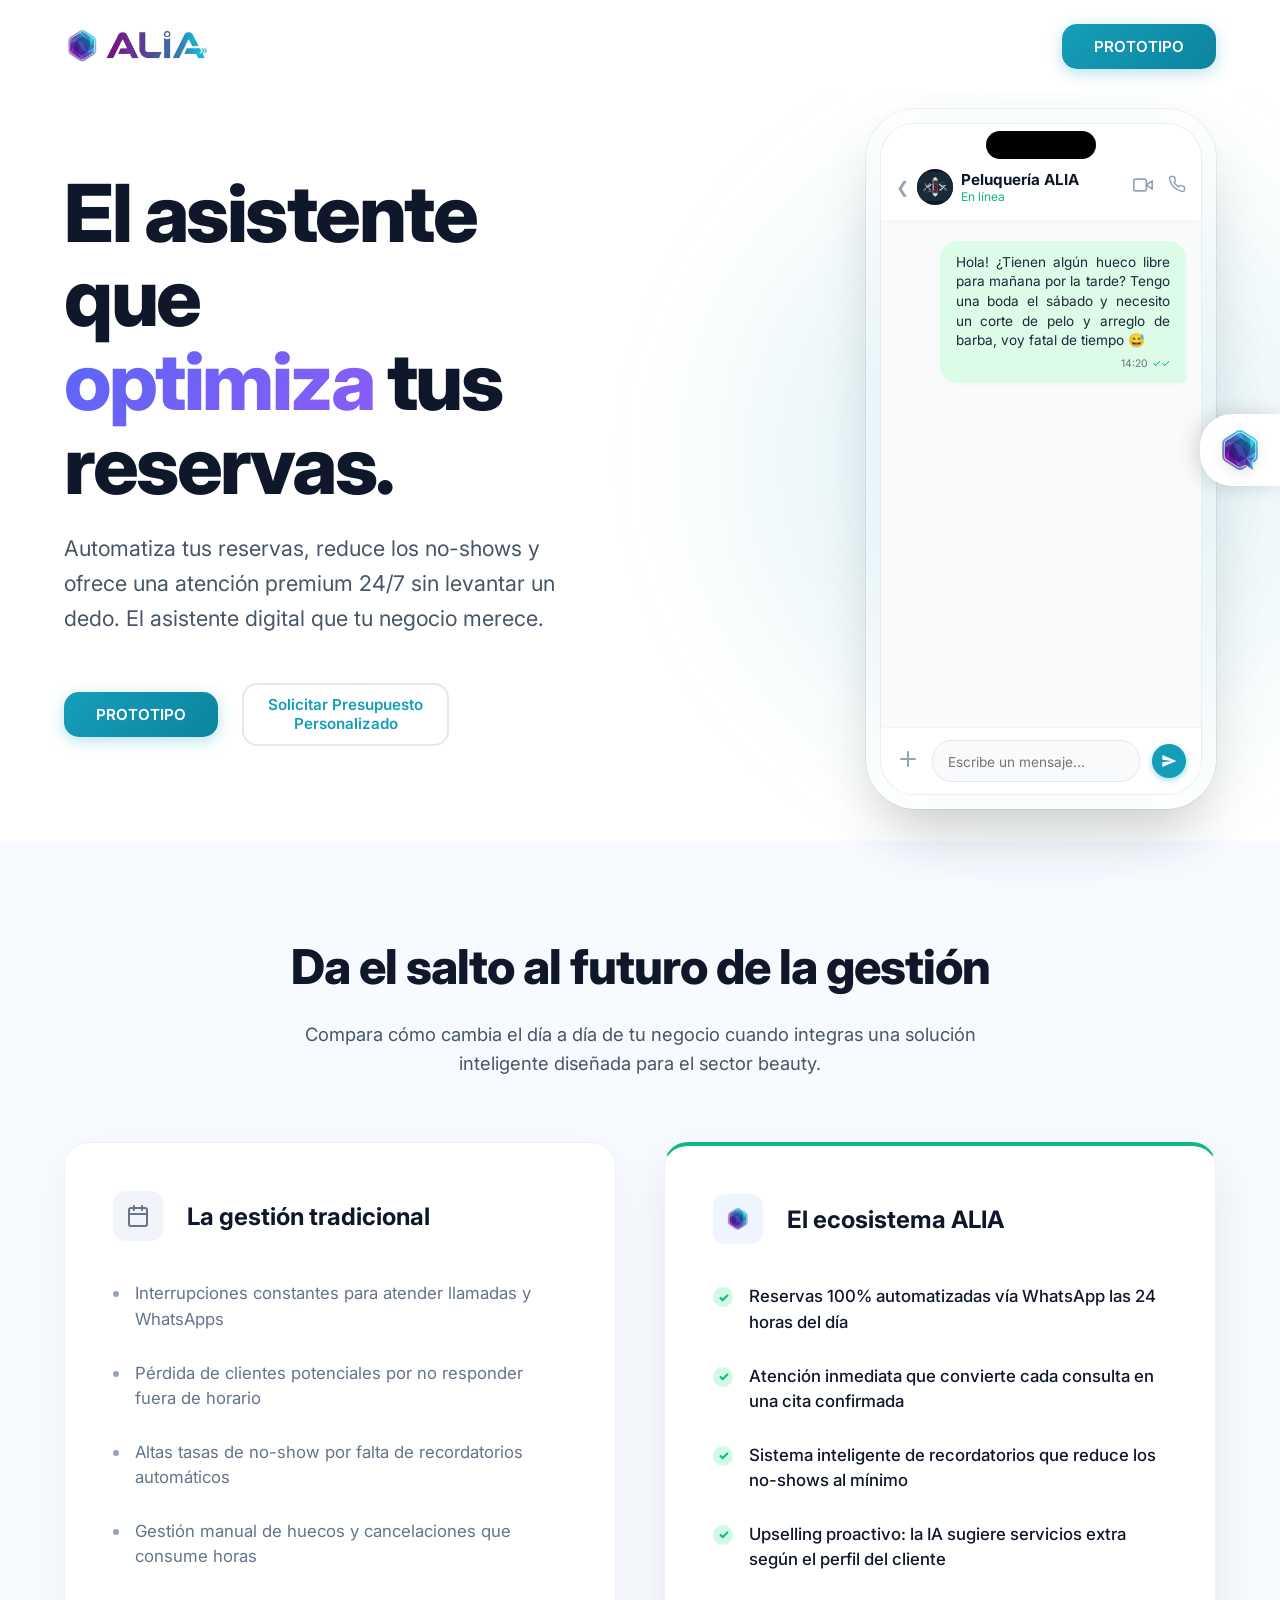
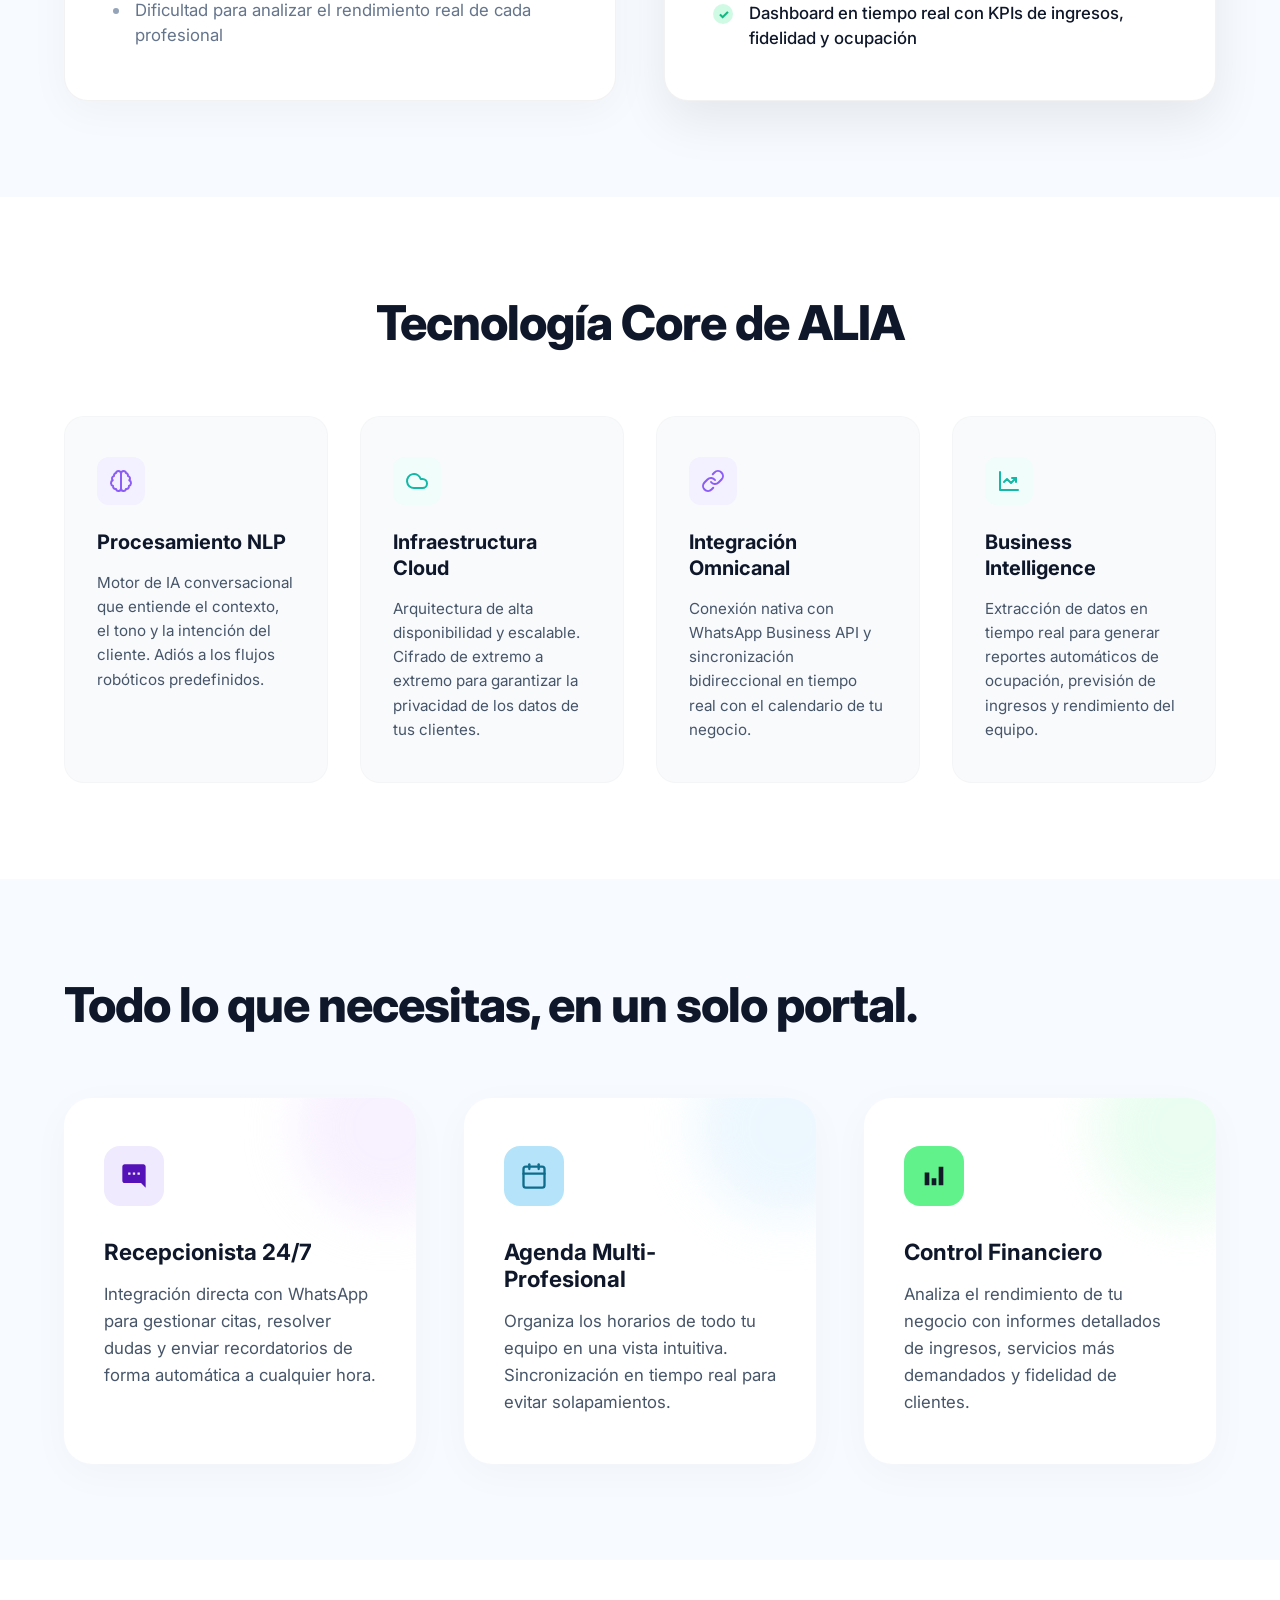
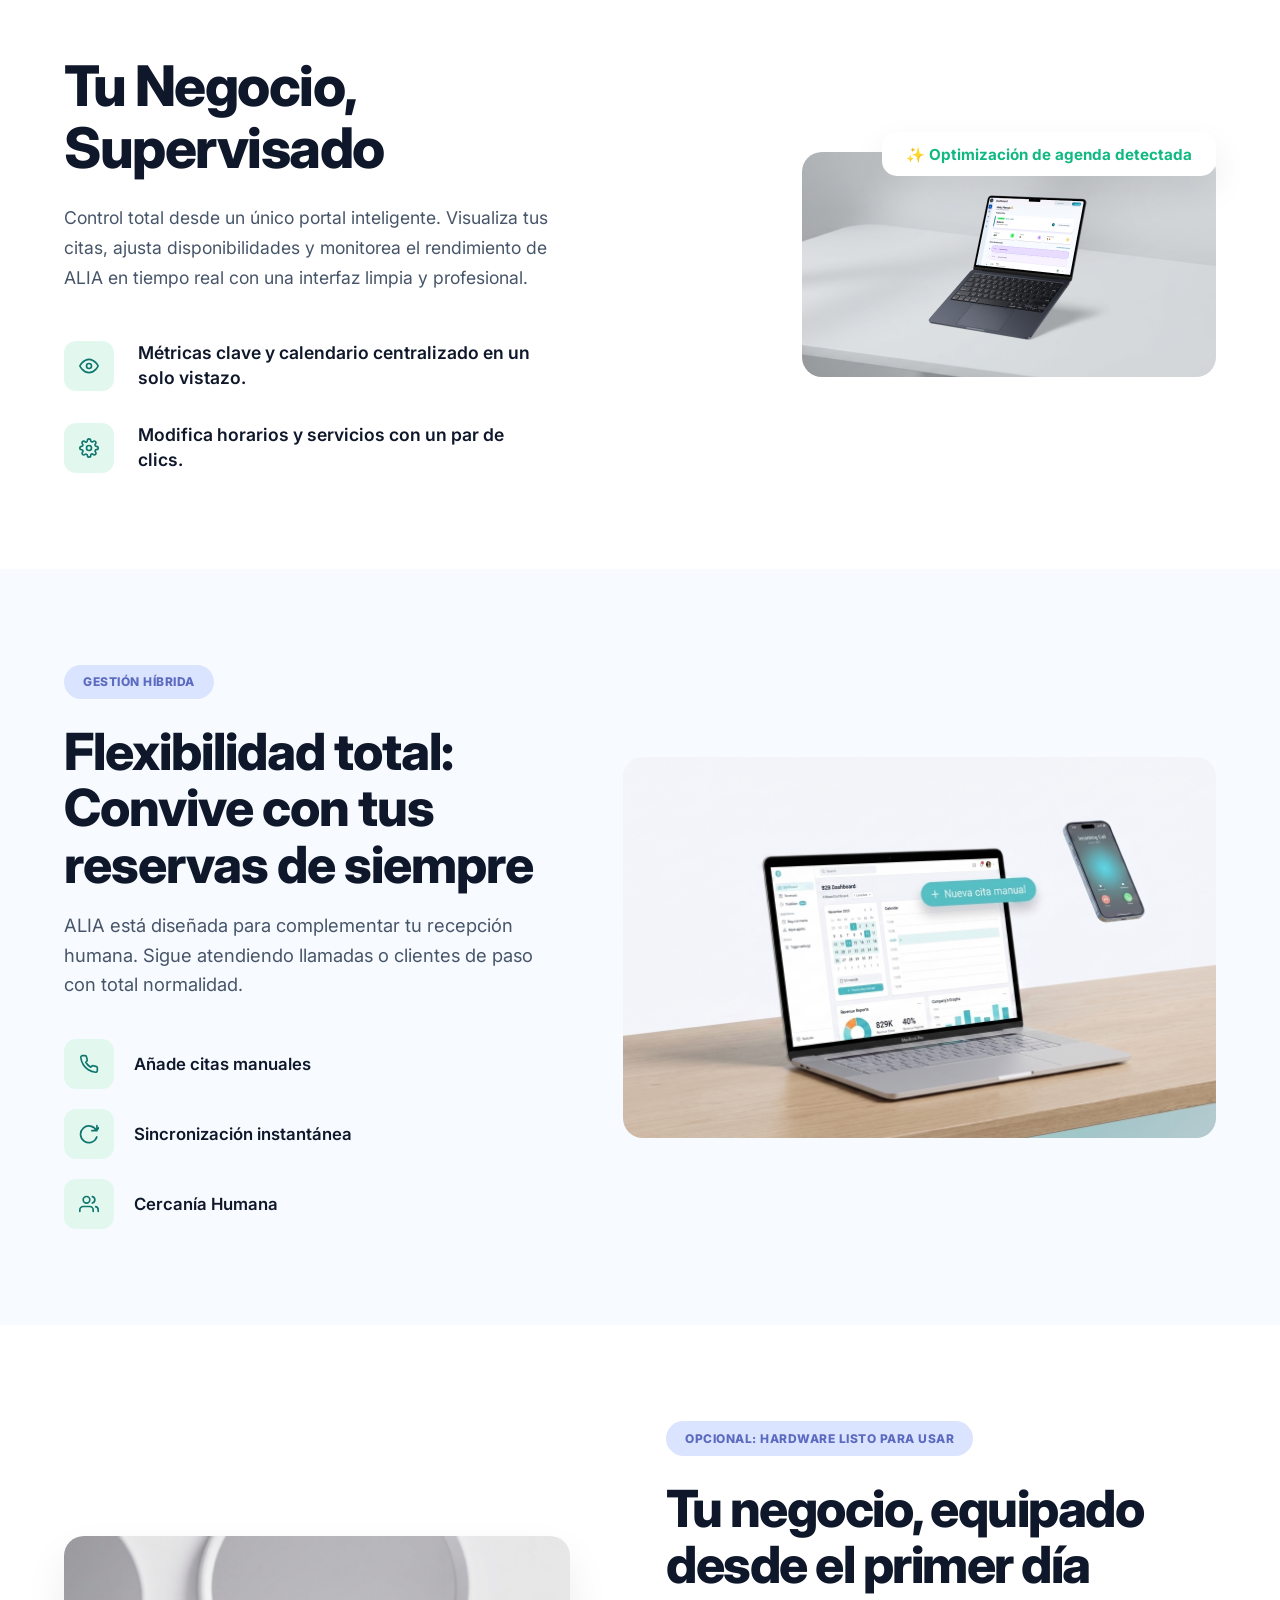
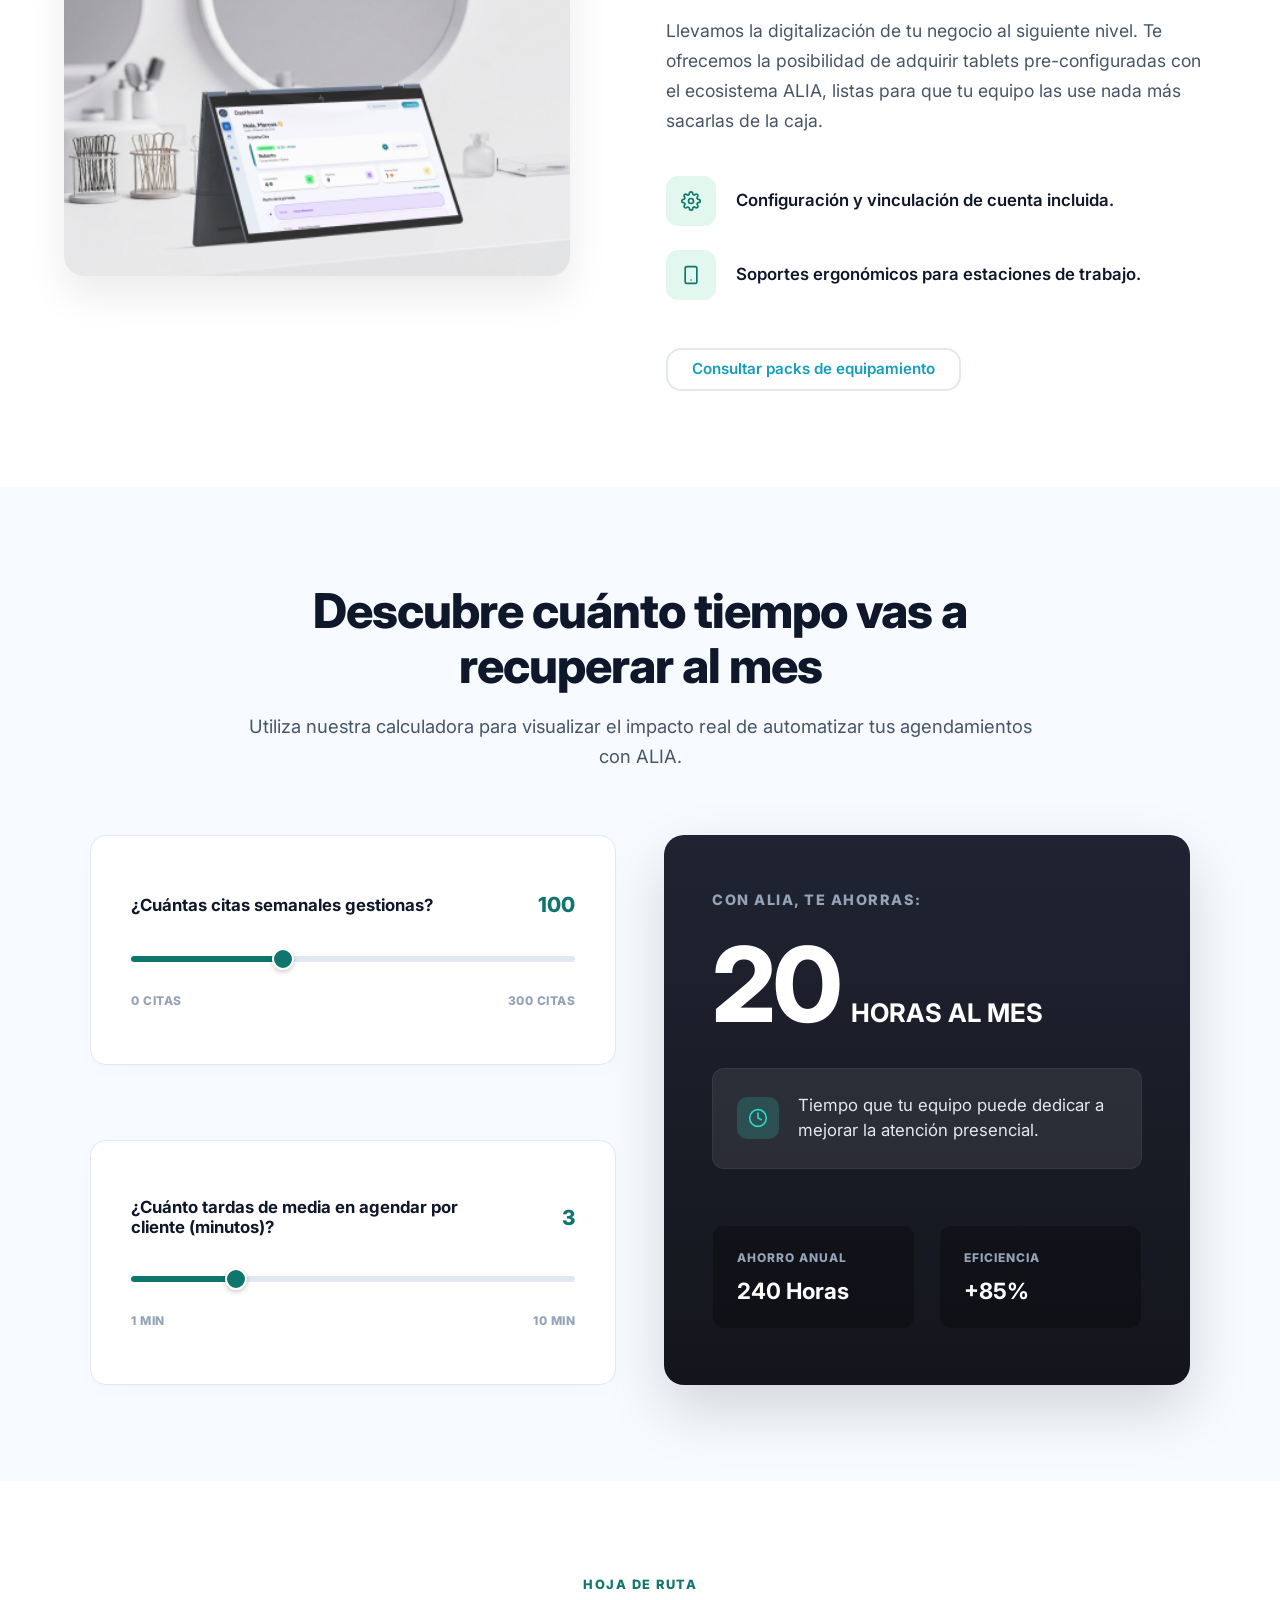
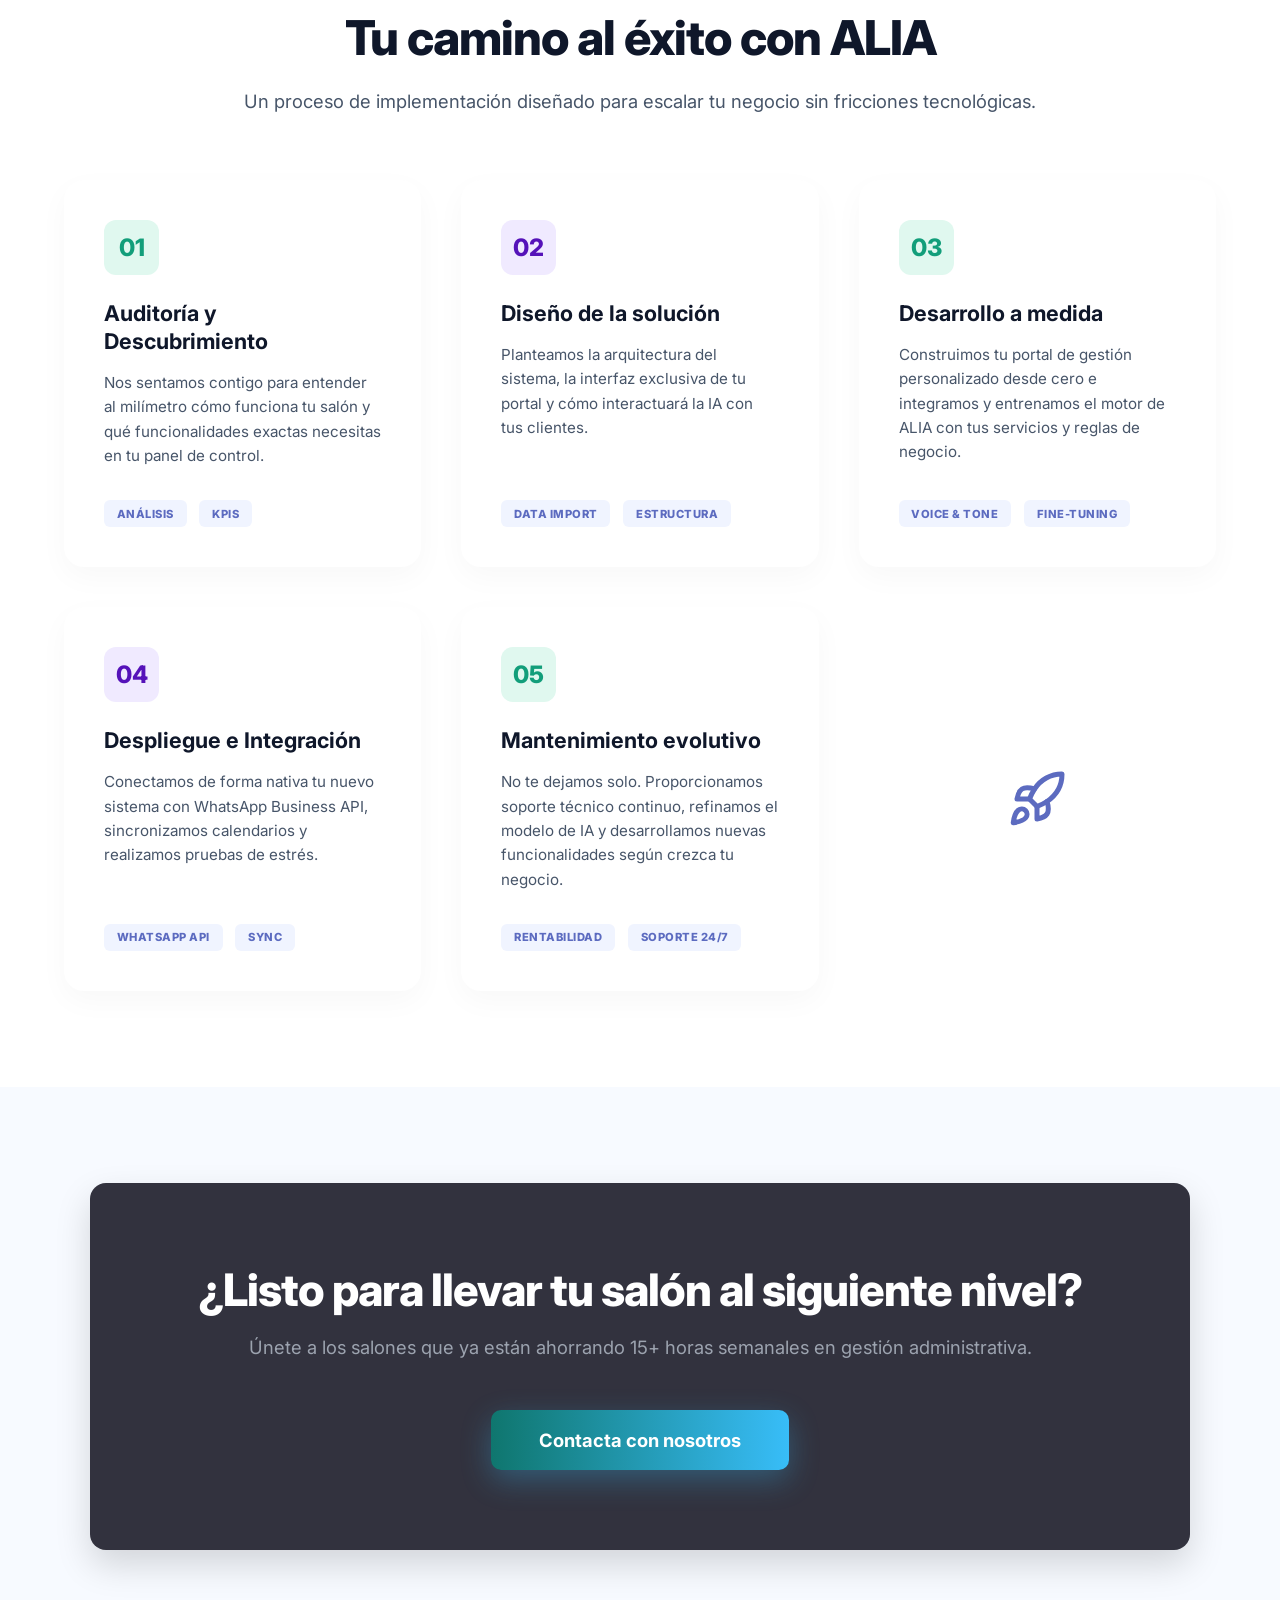
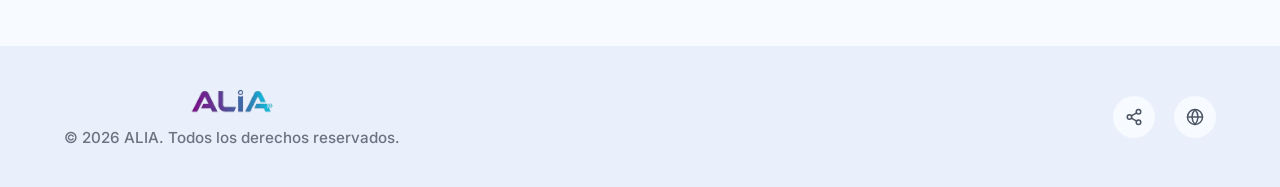
==== index.html @ 6b60306f "Revision Claude" ====
<!DOCTYPE html>
<html lang="es">

<head>
    <meta charset="UTF-8">
    <meta name="viewport" content="width=device-width, initial-scale=1.0">
    <title>ALIA - El asistente que optimiza tus reservas</title>
    <meta name="description" content="Automatiza tus reservas, reduce los no-shows y ofrece una atención premium 24/7 sin levantar un dedo. El asistente digital que tu negocio merece.">

    <link rel="shortcut icon" href="Images/Logos/LogoHexagonoAlia-SinFondo.png" type="image/x-icon">

    <!-- Google Fonts -->
    <link rel="preconnect" href="https://fonts.googleapis.com">
    <link rel="preconnect" href="https://fonts.gstatic.com" crossorigin>
    <link href="https://fonts.googleapis.com/css2?family=Inter:wght@400;500;600;700;800&display=swap" rel="stylesheet">

    <!-- Custom CSS (Modulos) -->
    <link rel="stylesheet" href="CSS/LandingPage/global.css">
    <link rel="stylesheet" href="CSS/LandingPage/header.css">
    <link rel="stylesheet" href="CSS/LandingPage/hero.css">
    <link rel="stylesheet" href="CSS/LandingPage/phone-mockup.css">
    <link rel="stylesheet" href="CSS/LandingPage/chat.css">
    <link rel="stylesheet" href="CSS/LandingPage/comparison.css">
    <link rel="stylesheet" href="CSS/LandingPage/technology.css">
    <link rel="stylesheet" href="CSS/LandingPage/features.css">
    <link rel="stylesheet" href="CSS/LandingPage/portal.css">
    <link rel="stylesheet" href="CSS/LandingPage/hardware.css">
    <link rel="stylesheet" href="CSS/LandingPage/hybrid.css">
    <link rel="stylesheet" href="CSS/LandingPage/calculator.css">
    <link rel="stylesheet" href="CSS/LandingPage/roadmap.css">
    <link rel="stylesheet" href="CSS/LandingPage/cta.css">
    <link rel="stylesheet" href="CSS/LandingPage/footer.css">
    <link rel="stylesheet" href="CSS/LandingPage/ai-chat-button.css">
    <link rel="stylesheet" href="CSS/LandingPage/ai-chat-window.css">

    <!-- Responsive CSS (Modulos) -->
    <link rel="stylesheet" href="CSS/Responsive/LandingPage/header-responsive.css">
    <link rel="stylesheet" href="CSS/Responsive/LandingPage/hero-responsive.css">
    <link rel="stylesheet" href="CSS/Responsive/LandingPage/phone-mockup-responsive.css">
    <link rel="stylesheet" href="CSS/Responsive/LandingPage/comparison-responsive.css">
    <link rel="stylesheet" href="CSS/Responsive/LandingPage/technology-responsive.css">
    <link rel="stylesheet" href="CSS/Responsive/LandingPage/features-responsive.css">
    <link rel="stylesheet" href="CSS/Responsive/LandingPage/portal-responsive.css">
    <link rel="stylesheet" href="CSS/Responsive/LandingPage/hardware-responsive.css">
    <link rel="stylesheet" href="CSS/Responsive/LandingPage/hybrid-responsive.css">
    <link rel="stylesheet" href="CSS/Responsive/LandingPage/calculator-responsive.css">
    <link rel="stylesheet" href="CSS/Responsive/LandingPage/roadmap-responsive.css">
    <link rel="stylesheet" href="CSS/Responsive/LandingPage/cta-responsive.css">
    <link rel="stylesheet" href="CSS/Responsive/LandingPage/footer-responsive.css">
    <link rel="stylesheet" href="CSS/Responsive/LandingPage/ai-chat-window-responsive.css">
</head>

<body>
    <!-- AI Chat Toggle Button -->
    <button id="ai-chat-toggle" class="ai-chat-toggle" aria-label="Abrir chat con IA">
        <div class="ai-chat-toggle-icon">
            <img src="Images/Logos/LogoChatAlia-SinFondo.png" alt="Chat IA">
        </div>
    </button>

    <!-- AI Chat Window -->
    <div id="ai-chat-window" class="ai-chat-window">
        <div class="ai-chat-header">
            <img src="Images/Logos/LogoTextoAlia-SinFondo.png" alt="ALIA Logo">
            <button id="ai-chat-close" class="ai-chat-close" aria-label="Cerrar chat">
                <svg width="24" height="24" viewBox="0 0 24 24" fill="none" stroke="#00b4d8" stroke-width="2" stroke-linecap="round" stroke-linejoin="round">
                    <polyline points="6 9 12 15 18 9"></polyline>
                </svg>
            </button>
        </div>
        <div class="ai-chat-body">
            <div class="ai-chat-message received">
                <div class="ai-chat-avatar">
                    <img src="Images/Logos/LogoHexagonoAlia-SinFondo.png" alt="ALIA Avatar">
                </div>
                <!-- Mensaje de bienvenida inyectado dinámicamente desde content.json -->
                <div class="ai-chat-bubble"><p></p></div>
            </div>
        </div>
        <div class="ai-chat-footer">
            <button class="ai-chat-icon-btn" aria-label="Adjuntar archivo">
                <svg width="20" height="20" viewBox="0 0 24 24" fill="none" stroke="#94a3b8" stroke-width="2" stroke-linecap="round" stroke-linejoin="round"><line x1="12" y1="5" x2="12" y2="19"></line><line x1="5" y1="12" x2="19" y2="12"></line></svg>
            </button>
            <button class="ai-chat-icon-btn" aria-label="Emoji">
                <svg width="20" height="20" viewBox="0 0 24 24" fill="none" stroke="#94a3b8" stroke-width="2" stroke-linecap="round" stroke-linejoin="round"><circle cx="12" cy="12" r="10"></circle><path d="M8 14s1.5 2 4 2 4-2 4-2"></path><line x1="9" y1="9" x2="9.01" y2="9"></line><line x1="15" y1="9" x2="15.01" y2="9"></line></svg>
            </button>
            <!-- Placeholder inyectado desde content.json -->
            <input type="text" id="ai-chat-input" class="ai-chat-input">
            <button id="ai-chat-send-btn" class="ai-chat-send-btn" aria-label="Enviar mensaje">
                <svg width="18" height="18" viewBox="0 0 24 24" fill="none" stroke="white" stroke-width="2" stroke-linecap="round" stroke-linejoin="round"><line x1="22" y1="2" x2="11" y2="13"></line><polygon points="22 2 15 22 11 13 2 9 22 2"></polygon></svg>
            </button>
        </div>
    </div>

    <!-- Header -->
    <header class="header">
        <div class="logo-container">
            <img src="Images/Logos/LogoHexagonoAlia-SinFondo.png" alt="ALIA Logo" class="logo-img">
            <img src="Images/Logos/LogoTextoAlia-SinFondo.png" alt="Texto ALIA Logo" class="logo-img">
        </div>
        <a href="HTML/prototipo.html" class="btn btn-primary">PROTOTIPO</a>
    </header>

    <!-- Hero Section -->
    <main class="hero">
        <!-- Text Content -->
        <div class="hero-content">
            <!-- Título inyectado desde content.json -->
            <h1 class="hero-title" id="hero-title"></h1>
            <!-- Descripción inyectada desde content.json -->
            <p class="hero-description" id="hero-description"></p>
            <!-- Botones inyectados desde content.json -->
            <div class="hero-buttons" id="hero-buttons"></div>
        </div>

        <!-- Phone Mockup Content -->
        <div class="hero-visual">
            <div class="phone-container">
                <div class="notch"></div>
                <div class="phone-screen">
                    <!-- Chat Header -->
                    <div class="chat-header">
                        <div class="chat-header-left">
                            <span class="icon-back">❮</span>
                            <div class="chat-avatar">
                                <img src="Images/Logos/LogoPeluqueríaNegro.png" alt="Avatar">
                            </div>
                            <div class="chat-info">
                                <!-- Nombre e estado del negocio inyectados desde content.json -->
                                <h3 class="chat-name" id="chat-business-name"></h3>
                                <p class="chat-status" id="chat-business-status"></p>
                            </div>
                        </div>
                        <div class="chat-header-right">
                            <span class="icon-video">
                                <svg width="20" height="20" viewBox="0 0 24 24" fill="none" stroke="currentColor"
                                    stroke-width="2" stroke-linecap="round" stroke-linejoin="round">
                                    <polygon points="23 7 16 12 23 17 23 7"></polygon>
                                    <rect x="1" y="5" width="15" height="14" rx="2" ry="2"></rect>
                                </svg>
                            </span>
                            <span class="icon-call">
                                <svg width="18" height="18" viewBox="0 0 24 24" fill="none" stroke="currentColor"
                                    stroke-width="2" stroke-linecap="round" stroke-linejoin="round">
                                    <path
                                        d="M22 16.92v3a2 2 0 0 1-2.18 2 19.79 19.79 0 0 1-8.63-3.07 19.5 19.5 0 0 1-6-6 19.79 19.79 0 0 1-3.07-8.67A2 2 0 0 1 4.11 2h3a2 2 0 0 1 2 1.72 12.84 12.84 0 0 0 .7 2.81 2 2 0 0 1-.45 2.11L8.09 9.91a16 16 0 0 0 6 6l1.27-1.27a2 2 0 0 1 2.11-.45 12.84 12.84 0 0 0 2.81.7A2 2 0 0 1 22 16.92z">
                                    </path>
                                </svg>
                            </span>
                        </div>
                    </div>

                    <!-- Chat Body donde JS inyecta mensajes -->
                    <div class="chat-body" id="chat-container">
                        <!-- Mensajes inyectados dinámicamente desde Data/messages.json -->
                    </div>

                    <!-- Chat Footer -->
                    <div class="chat-footer">
                        <span class="icon-plus">
                            <svg width="24" height="24" viewBox="0 0 24 24" fill="none" stroke="currentColor"
                                stroke-width="2" stroke-linecap="round" stroke-linejoin="round">
                                <line x1="12" y1="5" x2="12" y2="19"></line>
                                <line x1="5" y1="12" x2="19" y2="12"></line>
                            </svg>
                        </span>
                        <!-- Placeholder inyectado desde content.json -->
                        <div class="chat-input-wrapper">
                            <input type="text" disabled>
                        </div>
                        <div class="icon-send">
                            <svg viewBox="0 0 24 24" width="16" height="16" fill="white">
                                <path d="M2.01 21L23 12 2.01 3 2 10l15 2-15 2z"></path>
                            </svg>
                        </div>
                    </div>
                </div>
            </div>
        </div>
    </main>

    <!-- Comparison Section -->
    <section class="comparison">
        <div class="comparison-header">
            <!-- Encabezados inyectados desde content.json -->
            <h2 id="comparison-heading"></h2>
            <p id="comparison-subheading"></p>
        </div>

        <div class="comparison-grid">
            <!-- Tradicional -->
            <div class="comparison-card traditional">
                <div class="card-header">
                    <div class="icon-wrapper">
                        <svg width="24" height="24" viewBox="0 0 24 24" fill="none" stroke="#64748B" stroke-width="2"
                            stroke-linecap="round" stroke-linejoin="round">
                            <rect x="3" y="4" width="18" height="18" rx="2" ry="2"></rect>
                            <line x1="16" y1="2" x2="16" y2="6"></line>
                            <line x1="8" y1="2" x2="8" y2="6"></line>
                            <line x1="3" y1="10" x2="21" y2="10"></line>
                        </svg>
                    </div>
                    <!-- Título inyectado desde content.json -->
                    <h3 id="traditional-title"></h3>
                </div>
                <!-- Items inyectados desde content.json -->
                <ul class="comparison-list" id="traditional-list"></ul>
            </div>

            <!-- ALIA -->
            <div class="comparison-card alia">
                <div class="card-header">
                    <div class="icon-wrapper alia-icon">
                        <img src="Images/Logos/LogoHexagonoAlia-SinFondo.png" alt="ALIA">
                    </div>
                    <!-- Título inyectado desde content.json -->
                    <h3 id="alia-title"></h3>
                </div>
                <!-- Items inyectados desde content.json -->
                <ul class="comparison-list" id="alia-list"></ul>
            </div>
        </div>
    </section>

    <!-- Technology Section -->
    <section class="technology">
        <div class="tech-header">
            <!-- Título inyectado desde content.json -->
            <h2 id="technology-heading"></h2>
        </div>
        <!-- Tarjetas inyectadas dinámicamente desde content.json -->
        <div class="tech-grid" id="tech-grid"></div>
    </section>

    <!-- Features Section -->
    <section class="features">
        <div class="features-header">
            <!-- Título inyectado desde content.json -->
            <h2 id="features-heading"></h2>
        </div>
        <!-- Tarjetas inyectadas dinámicamente desde content.json -->
        <div class="features-grid" id="features-grid"></div>
    </section>

    <!-- Portal Section -->
    <section class="portal">
        <div class="portal-container">
            <div class="portal-content">
                <!-- Heading e descripción inyectados desde content.json -->
                <h2 id="portal-heading"></h2>
                <p class="portal-desc" id="portal-description"></p>
                <!-- Features inyectadas desde content.json -->
                <ul class="portal-features" id="portal-features-list"></ul>
            </div>

            <div class="portal-visual">
                <div class="image-wrapper">
                    <img src="Images/PortalDesktopImage.png" alt="Portal ALIA">
                    <!-- Badge inyectado desde content.json -->
                    <div class="floating-badge" id="portal-badge"></div>
                </div>
            </div>
        </div>
    </section>

    <!-- Hybrid Section -->
    <section class="hybrid">
        <div class="hybrid-container">
            <!-- Text Content -->
            <div class="hybrid-content">
                <!-- Tag, heading y descripción inyectados desde content.json -->
                <div class="tag" id="hybrid-tag" style="margin-bottom: 1.5rem; display: inline-block;"></div>
                <h2 id="hybrid-heading"></h2>
                <p class="hybrid-desc" id="hybrid-description"></p>
                <!-- Features inyectadas desde content.json -->
                <ul class="hybrid-features" id="hybrid-features-list"></ul>
            </div>

            <!-- Visual Content -->
            <div class="hybrid-visual">
                <div class="hybrid-image-wrapper">
                    <img src="Images/GestionHibridaImage.png" alt="Gestión híbrida" class="hybrid-image">
                </div>
            </div>
        </div>
    </section>

    <!-- Hardware Section -->
    <section class="hardware">
        <div class="hardware-container">
            <div class="hardware-visual">
                <img src="Images/PortalTabletImage.png" alt="Tablet ALIA en salón">
            </div>

            <div class="hardware-content">
                <!-- Tag, heading, descripción y features inyectados desde content.json -->
                <div class="tag" id="hardware-tag"></div>
                <h2 id="hardware-heading"></h2>
                <p class="hardware-desc" id="hardware-description"></p>
                <ul class="hardware-features" id="hardware-features-list"></ul>
                <!-- CTA inyectado desde content.json -->
                <a href="#" id="hardware-cta" class="btn btn-secondary"></a>
            </div>
        </div>
    </section>

    <!-- Calculator Section -->
    <section class="calculator-section">
        <div class="calc-header">
            <!-- Encabezados inyectados desde content.json -->
            <h2 id="calculator-heading"></h2>
            <p id="calculator-subheading"></p>
        </div>

        <div class="calc-container">
            <!-- Controls -->
            <div class="calc-controls">
                <div class="calc-card">
                    <div class="calc-row-header">
                        <!-- Pregunta inyectada desde content.json -->
                        <span class="calc-question" id="calc-question-citas"></span>
                        <span class="calc-value" id="val-citas">100</span>
                    </div>
                    <input type="range" id="slider-citas" min="0" max="300" value="100" step="5">
                    <div class="calc-labels">
                        <span id="calc-label-min-citas"></span>
                        <span id="calc-label-max-citas"></span>
                    </div>
                </div>

                <div class="calc-card">
                    <div class="calc-row-header">
                        <!-- Pregunta inyectada desde content.json -->
                        <span class="calc-question" id="calc-question-minutos"></span>
                        <span class="calc-value" id="val-minutos">3</span>
                    </div>
                    <input type="range" id="slider-minutos" min="1" max="10" value="3" step="1">
                    <div class="calc-labels">
                        <span id="calc-label-min-minutos"></span>
                        <span id="calc-label-max-minutos"></span>
                    </div>
                </div>
            </div>

            <!-- Results -->
            <div class="calc-results">
                <div>
                    <!-- Labels inyectados desde content.json -->
                    <div class="result-label" id="calc-savings-label"></div>
                    <div class="result-main">
                        <span class="result-number" id="res-mensual">20</span>
                        <span class="result-unit" id="calc-savings-unit"></span>
                    </div>

                    <div class="result-info">
                        <div class="info-icon">
                            <svg width="20" height="20" viewBox="0 0 24 24" fill="none" stroke="currentColor"
                                stroke-width="2" stroke-linecap="round" stroke-linejoin="round">
                                <circle cx="12" cy="12" r="10"></circle>
                                <polyline points="12 6 12 12 16 14"></polyline>
                            </svg>
                        </div>
                        <!-- Texto inyectado desde content.json -->
                        <p id="calc-info-text"></p>
                    </div>
                </div>

                <div class="result-stats">
                    <div class="stat-card">
                        <!-- Labels inyectados desde content.json -->
                        <div class="stat-label" id="calc-annual-label"></div>
                        <div class="stat-value" id="res-anual">240 Horas</div>
                    </div>
                    <div class="stat-card">
                        <div class="stat-label" id="calc-efficiency-label"></div>
                        <div class="stat-value" id="calc-efficiency-value"></div>
                    </div>
                </div>
            </div>
        </div>
    </section>

    <!-- Roadmap Section -->
    <section class="roadmap">
        <div class="roadmap-header">
            <!-- Encabezados inyectados desde content.json -->
            <div class="roadmap-tag" id="roadmap-tag"></div>
            <h2 id="roadmap-heading"></h2>
            <p id="roadmap-subheading"></p>
        </div>
        <!-- Tarjetas y cohete inyectados dinámicamente desde content.json -->
        <div class="roadmap-grid" id="roadmap-grid"></div>
    </section>

    <!-- CTA Section -->
    <section class="cta-section" id="cta">
        <div class="cta-container">
            <!-- Contenido inyectado desde content.json -->
            <h2 id="cta-heading"></h2>
            <p id="cta-description"></p>
            <a href="#" id="cta-button" class="btn-cta"></a>
        </div>
    </section>

    <!-- Footer Section -->
    <footer class="footer">
        <div class="footer-container">
            <div class="footer-left">
                <img src="Images/Logos/LogoTextoAlia-SinFondo.png" alt="ALIA Logo" class="footer-logo">
                <!-- Copyright inyectado desde content.json -->
                <p id="footer-copyright"></p>
            </div>

            <div class="footer-social">
                <button class="social-btn" aria-label="Compartir">
                    <svg viewBox="0 0 24 24" fill="none" stroke="currentColor" stroke-width="2" stroke-linecap="round"
                        stroke-linejoin="round">
                        <circle cx="18" cy="5" r="3"></circle>
                        <circle cx="6" cy="12" r="3"></circle>
                        <circle cx="18" cy="19" r="3"></circle>
                        <line x1="8.59" y1="13.51" x2="15.42" y2="17.49"></line>
                        <line x1="15.41" y1="6.51" x2="8.59" y2="10.49"></line>
                    </svg>
                </button>
                <button class="social-btn" aria-label="Web">
                    <svg viewBox="0 0 24 24" fill="none" stroke="currentColor" stroke-width="2" stroke-linecap="round"
                        stroke-linejoin="round">
                        <circle cx="12" cy="12" r="10"></circle>
                        <line x1="2" y1="12" x2="22" y2="12"></line>
                        <path
                            d="M12 2a15.3 15.3 0 0 1 4 10 15.3 15.3 0 0 1-4 10 15.3 15.3 0 0 1-4-10 15.3 15.3 0 0 1 4-10z">
                        </path>
                    </svg>
                </button>
            </div>
        </div>
    </footer>

    <!-- App Logic (Modules) -->
    <!-- content-loader.js debe cargarse antes que calculator.js y ai-chat.js -->
    <script src="JS/content-loader.js"></script>
    <script type="module" src="JS/Hero/init.js"></script>
    <script src="JS/calculator.js"></script>
    <script src="JS/ai-chat.js"></script>
</body>

</html>
---- CSS/LandingPage/global.css ----
:root {
    --primary-color: #159EBA;
    --primary-hover: #128a9f;
    --highlight-color: #5A66F9;
    --text-dark: #0f172a;
    --text-body: #475569;
    --bg-color: #ffffff;

    --phone-border: #f8fafc;
    --chat-bg: #f8fafc;
    --msg-bot-bg: #ffffff;
    --msg-user-bg: #dcfce7;
    --msg-user-text: #1f2937;
}

* {
    margin: 0;
    padding: 0;
    box-sizing: border-box;
}

html, body {
    overflow-x: hidden;
    scroll-behavior: smooth;
}

body {
    font-family: 'Inter', -apple-system, BlinkMacSystemFont, "Segoe UI", Roboto, sans-serif;
    background-color: var(--bg-color);
    color: var(--text-dark);
    min-height: 100vh;
    display: flex;
    flex-direction: column;
}

/* ==========================================================================
   COMPONENT: BUTTONS
   ========================================================================== */
.btn {
    text-decoration: none;
    padding: 0.8rem 2rem;
    border-radius: 15px;
    font-weight: 600;
    font-size: 0.95rem;
    transition: all 0.3s ease;
    text-align: center;
    display: inline-block;
}

.btn-primary {
    background: linear-gradient(135deg, var(--primary-color), #0D849E);
    color: white;
    border: none;
    box-shadow: 0 4px 15px rgba(21, 158, 186, 0.3);
}

.btn-primary:hover {
    transform: translateY(-2px);
    box-shadow: 0 8px 25px rgba(21, 158, 186, 0.4);
}

.btn-secondary {
    background-color: transparent;
    color: var(--primary-color);
    border: 2px solid #e2e8f0;
    line-height: 1.3;
    padding: 0.6rem 1.5rem;
}

.btn-secondary:hover {
    border-color: var(--primary-color);
    background-color: transparent;
    transform: translateY(-2px);
    box-shadow: 0 4px 15px rgba(21, 158, 186, 0.1);
}
---- CSS/LandingPage/header.css ----
.header {
    display: flex;
    justify-content: space-between;
    align-items: center;
    padding: 1.5rem 5%;
    width: 100%;
    position: sticky;
    top: 0;
    background-color: white;
    z-index: 1000;
}

.logo-container {
    display: flex;
    align-items: center;
    gap: 2px;
}

.logo-img {
    height: 40px;
    object-fit: contain;
}
---- CSS/LandingPage/hero.css ----
.hero {
    display: flex;
    justify-content: space-between;
    align-items: center;
    padding: 1rem 5% 2rem 5%;
    flex: 1;
    gap: 8rem;
    width: 100%;
    max-width: 1600px;
    margin: 0 auto;
}


.hero-content {
    flex: 1;
    max-width: 650px;
}

.hero-title {
    font-size: 5rem;
    font-weight: 800;
    line-height: 1.05;
    margin-bottom: 1.5rem;
    letter-spacing: -2.5px;
}

.hero-title .highlight {
    background: linear-gradient(135deg, var(--highlight-color), #8B5CF6);
    -webkit-background-clip: text;
    -webkit-text-fill-color: transparent;
}

.hero-description {
    font-size: 1.35rem;
    line-height: 1.6;
    color: var(--text-body);
    margin-bottom: 3rem;
    max-width: 600px;
}

.hero-buttons {
    display: flex;
    gap: 1.5rem;
    align-items: center;
}
---- CSS/LandingPage/phone-mockup.css ----
.hero-visual {
    flex: 1;
    display: flex;
    justify-content: flex-end;
    align-items: center;
    position: relative;
}

.phone-container::before {
    content: '';
    position: absolute;
    width: 800px;
    height: 800px;
    background: radial-gradient(circle, rgba(90, 102, 249, 0.15) 0%, rgba(21, 158, 186, 0.1) 30%, rgba(255,255,255,0) 70%);
    border-radius: 50%;
    z-index: -1;
    top: 50%;
    left: 50%;
    transform: translate(-50%, -50%);
    filter: blur(40px);
}

.phone-container {
    width: 350px;
    height: 700px;
    background-color: white;
    border-radius: 50px;
    padding: 14px;
    box-shadow: 0 35px 60px -15px rgba(0, 0, 0, 0.2), 0 0 0 1px rgba(0,0,0,0.05);
    position: relative;
    z-index: 1;
}

.notch {
    position: absolute;
    top: 22px;
    left: 50%;
    transform: translateX(-50%);
    width: 110px;
    height: 28px;
    background-color: #000;
    border-radius: 20px;
    z-index: 10;
}

.phone-screen {
    width: 100%;
    height: 100%;
    background-color: var(--chat-bg);
    border-radius: 35px;
    overflow: hidden;
    display: flex;
    flex-direction: column;
    position: relative;
    border: 1px solid rgba(0,0,0,0.05);
}
---- CSS/LandingPage/chat.css ----
.chat-header {
    padding: 45px 15px 15px; 
    background-color: white;
    display: flex;
    justify-content: space-between;
    align-items: center;
    border-bottom: 1px solid #f1f5f9;
    z-index: 5;
    box-shadow: 0 2px 10px rgba(0,0,0,0.02);
}

.chat-header-left { display: flex; align-items: center; gap: 8px; }
.icon-back { color: #94a3b8; font-size: 1rem; cursor: pointer; }
.chat-avatar { width: 36px; height: 36px; border-radius: 50%; background: #0f172a; display: flex; justify-content: center; align-items: center; overflow: hidden; }
.chat-avatar img { width: 100%; height: auto; object-fit: cover; }
.chat-info { display: flex; flex-direction: column; }
.chat-name { font-size: 0.95rem; font-weight: 700; margin: 0; color: #0f172a; }
.chat-status { font-size: 0.75rem; color: #10b981; margin: 0; }
.chat-header-right { display: flex; gap: 15px; color: #94a3b8; }

.chat-body {
    flex: 1;
    padding: 20px 15px;
    overflow-y: auto;
    display: flex;
    flex-direction: column;
    gap: 12px;
    scrollbar-width: none; 
}
.chat-body::-webkit-scrollbar { display: none; }

.message {
    max-width: 85%;
    padding: 12px 16px;
    border-radius: 18px;
    font-size: 0.85rem;
    line-height: 1.45;
    position: relative;
    animation: slideInUp 0.4s ease forwards;
    opacity: 0;
    transform: translateY(15px);
    text-align: justify;
}

@keyframes slideInUp {
    to { opacity: 1; transform: translateY(0); }
}

.message-bot {
    background-color: var(--msg-bot-bg);
    align-self: flex-start;
    border-bottom-left-radius: 4px;
    box-shadow: 0 2px 6px rgba(0,0,0,0.03);
    color: #334155;
}

.message-user {
    background-color: var(--msg-user-bg);
    align-self: flex-end;
    border-bottom-right-radius: 4px;
    box-shadow: 0 2px 6px rgba(0,0,0,0.02);
    color: var(--msg-user-text);
}

.message-time {
    display: flex;
    justify-content: flex-end;
    align-items: center;
    gap: 4px;
    font-size: 0.65rem;
    color: #9ca3af;
    margin-top: 5px;
}
.message-user .message-time { color: #6b7280; }
.message-user .message-time span { color: #10b981; }

.chat-footer {
    padding: 12px 15px;
    background-color: white;
    display: flex;
    align-items: center;
    gap: 12px;
    border-top: 1px solid #f1f5f9;
}

.icon-plus { color: #94a3b8; cursor: pointer; }
.chat-input-wrapper {
    flex: 1;
    background-color: #f8fafc;
    border-radius: 20px;
    padding: 10px 15px;
    border: 1px solid #e2e8f0;
}
.chat-input-wrapper input {
    width: 100%; border: none; outline: none; font-size: 0.85rem; font-family: inherit; background: transparent; color: #64748b;
}

.icon-send {
    width: 34px; height: 34px; background-color: var(--primary-color); border-radius: 50%; display: flex; justify-content: center; align-items: center; cursor: pointer; box-shadow: 0 2px 6px rgba(21, 158, 186, 0.4);
}

.typing-indicator {
    display: flex;
    gap: 4px;
    padding: 12px 18px;
    background-color: var(--msg-bot-bg);
    align-self: flex-start;
    border-radius: 18px;
    border-bottom-left-radius: 4px;
    box-shadow: 0 2px 4px rgba(0,0,0,0.03);
    margin-bottom: 5px;
}

.typing-dot {
    width: 6px; height: 6px; background-color: #94a3b8; border-radius: 50%; animation: typingBounce 1.4s infinite ease-in-out both;
}
.typing-dot:nth-child(1) { animation-delay: -0.32s; }
.typing-dot:nth-child(2) { animation-delay: -0.16s; }
.typing-dot:nth-child(3) { animation-delay: 0s; }

@keyframes typingBounce {
    0%, 80%, 100% { transform: scale(0); }
    40% { transform: scale(1); }
}
---- CSS/LandingPage/comparison.css ----
.comparison {
    padding: 6rem 5%;
    width: 100%;
    background-color: #F7FAFF;
}

.comparison-header {
    text-align: center;
    margin: 0 auto 4rem;
    max-width: 1200px;
}

.comparison-header h2 {
    font-size: 3rem;
    font-weight: 800;
    color: var(--text-dark);
    margin-bottom: 1.5rem;
    letter-spacing: -1px;
}

.comparison-header p {
    font-size: 1.15rem;
    color: var(--text-body);
    line-height: 1.6;
    max-width: 700px;
    margin: 0 auto;
}

.comparison-grid {
    display: grid;
    grid-template-columns: 1fr 1fr;
    gap: 3rem;
    max-width: 1200px;
    margin: 0 auto;
}

.comparison-card {
    background: #ffffff;
    border-radius: 24px;
    padding: 3rem;
    box-shadow: 0 10px 40px rgba(0, 0, 0, 0.04);
    border: 1px solid rgba(0, 0, 0, 0.05);
}

.comparison-card.alia {
    border-top: 4px solid #10B981;
    box-shadow: 0 20px 50px rgba(0, 0, 0, 0.08);
}

.card-header {
    display: flex;
    align-items: center;
    gap: 1.5rem;
    margin-bottom: 2.5rem;
}

.icon-wrapper {
    width: 50px;
    height: 50px;
    border-radius: 12px;
    background: #f1f5f9;
    display: flex;
    justify-content: center;
    align-items: center;
}

.icon-wrapper.alia-icon {
    background: #f0f4ff;
}

.icon-wrapper.alia-icon img {
    width: 28px;
    height: 28px;
    object-fit: contain;
}

.card-header h3 {
    font-size: 1.5rem;
    font-weight: 700;
    color: var(--text-dark);
}

.comparison-list {
    list-style: none;
    padding: 0;
    display: flex;
    flex-direction: column;
    gap: 1.8rem;
}

.comparison-list li {
    display: flex;
    align-items: flex-start;
    gap: 1rem;
    font-size: 1.05rem;
    line-height: 1.5;
}

/* Estilos de viñetas Tradicional */
.traditional .comparison-list li::before {
    content: '';
    display: inline-block;
    min-width: 6px;
    height: 6px;
    border-radius: 50%;
    background-color: #94a3b8;
    margin-top: 10px;
}

.traditional .comparison-list li {
    color: #64748b;
}

/* Estilos de check ALIA */
.alia .comparison-list li::before {
    content: '✓';
    display: flex;
    justify-content: center;
    align-items: center;
    min-width: 20px;
    height: 20px;
    border-radius: 50%;
    background-color: #d1fae5;
    color: #10b981;
    font-size: 0.8rem;
    font-weight: 800;
    margin-top: 3px;
}

.alia .comparison-list li {
    color: var(--text-dark);
    font-weight: 500;
}
---- CSS/LandingPage/technology.css ----
.technology {
    padding: 6rem 5%;
    width: 100%;
    background-color: #ffffff;
}

.tech-header {
    text-align: center;
    margin: 0 auto 4rem;
    max-width: 1200px;
}

.tech-header h2 {
    font-size: 3rem;
    font-weight: 800;
    color: var(--text-dark);
    letter-spacing: -1px;
}

.tech-grid {
    display: grid;
    grid-template-columns: repeat(4, 1fr);
    gap: 2rem;
    max-width: 1300px;
    margin: 0 auto;
}

.tech-card {
    background: #f8fafc;
    border-radius: 20px;
    padding: 2.5rem 2rem;
    transition: transform 0.3s ease, box-shadow 0.3s ease;
    border: 1px solid rgba(0,0,0,0.02);
}

.tech-card:hover {
    transform: translateY(-5px);
    box-shadow: 0 15px 35px rgba(0,0,0,0.05);
}

.tech-icon {
    width: 48px;
    height: 48px;
    border-radius: 12px;
    display: flex;
    justify-content: center;
    align-items: center;
    margin-bottom: 1.5rem;
}

.tech-icon svg {
    width: 24px;
    height: 24px;
}

.icon-purple {
    background-color: #f3f0ff;
    color: #8b5cf6;
}

.icon-green {
    background-color: #ecfdf5;
    color: #10b981;
}

.icon-blue {
    background-color: #eff6ff;
    color: #6366f1;
}

.icon-teal {
    background-color: #f0fdfa;
    color: #14b8a6;
}

.tech-card h3 {
    font-size: 1.25rem;
    font-weight: 700;
    color: var(--text-dark);
    margin-bottom: 1rem;
    line-height: 1.3;
}

.tech-card p {
    font-size: 0.95rem;
    color: var(--text-body);
    line-height: 1.6;
}
---- CSS/LandingPage/features.css ----
.features {
    padding: 6rem 5%;
    width: 100%;
    background-color: #F7FAFF;
}

.features-header {
    max-width: 1200px;
    margin: 0 auto 4rem;
}

.features-header h2 {
    font-size: 3rem;
    font-weight: 800;
    color: var(--text-dark);
    letter-spacing: -1px;
}

.features-grid {
    display: grid;
    grid-template-columns: repeat(3, 1fr);
    gap: 3rem;
    max-width: 1200px;
    margin: 0 auto;
}

.feature-card {
    background: #ffffff;
    border-radius: 28px;
    padding: 3rem 2.5rem;
    position: relative;
    overflow: hidden;
    box-shadow: 0 10px 40px rgba(0, 0, 0, 0.03);
    transition: transform 0.3s ease, box-shadow 0.3s ease;
}

.feature-card:hover {
    transform: translateY(-5px);
    box-shadow: 0 15px 50px rgba(0, 0, 0, 0.06);
}

.feature-blob {
    position: absolute;
    top: -60px;
    right: -60px;
    width: 180px;
    height: 180px;
    border-radius: 50%;
    filter: blur(25px);
    z-index: 0;
    opacity: 0.6;
    transition: transform 0.5s ease;
}

.feature-card:hover .feature-blob {
    transform: scale(1.1);
}

.blob-purple { background-color: #f3e8ff; }
.blob-blue { background-color: #e0f2fe; }
.blob-green { background-color: #dcfce7; }

.feature-icon {
    width: 60px;
    height: 60px;
    border-radius: 16px;
    display: flex;
    justify-content: center;
    align-items: center;
    margin-bottom: 2rem;
    position: relative;
    z-index: 1;
}

.bg-purple {
    background-color: #E6DEFF;
    color: #4A1A9A;
}

.bg-blue {
    background-color: #B5E4FA;
    color: #0E6C8C;
}

.bg-green {
    background-color: #61F28B;
    color: #111827; /* Dark almost black for contrast */
}

.feature-card h3 {
    font-size: 1.4rem;
    font-weight: 700;
    color: var(--text-dark);
    margin-bottom: 1rem;
    position: relative;
    z-index: 1;
}

.feature-card p {
    font-size: 1.05rem;
    color: var(--text-body);
    line-height: 1.6;
    position: relative;
    z-index: 1;
}
---- CSS/LandingPage/portal.css ----
.portal {
    padding: 6rem 5%;
    width: 100%;
    background-color: #ffffff;
}

.portal-container {
    display: flex;
    align-items: center;
    justify-content: space-between;
    max-width: 1200px;
    margin: 0 auto;
    gap: 5rem;
}

.portal-content {
    flex: 1;
    max-width: 500px;
}

.portal-content h2 {
    font-size: 3.5rem;
    font-weight: 800;
    color: var(--text-dark);
    margin-bottom: 1.5rem;
    line-height: 1.1;
    letter-spacing: -1.5px;
}

.portal-desc {
    font-size: 1.1rem;
    color: var(--text-body);
    line-height: 1.7;
    margin-bottom: 3rem;
}

.portal-features {
    list-style: none;
    padding: 0;
    display: flex;
    flex-direction: column;
    gap: 2rem;
}

.portal-features li {
    display: flex;
    align-items: center;
    gap: 1.5rem;
}

.portal-features li span {
    font-size: 1.1rem;
    color: var(--text-dark);
    font-weight: 600;
    line-height: 1.4;
}

.portal-icon {
    width: 50px;
    height: 50px;
    border-radius: 12px;
    display: flex;
    justify-content: center;
    align-items: center;
    flex-shrink: 0;
}

.portal-icon svg {
    width: 20px;
    height: 20px;
}

.icon-green {
    background-color: #E2F8EE;
    color: #0F766E;
}

.portal-visual {
    flex: 1.2;
    display: flex;
    justify-content: flex-end;
    align-items: center;
    position: relative;
}

.image-wrapper {
    position: relative;
    max-width: 100%;
    border-radius: 24px;
    display: flex;
    justify-content: flex-end;
}

.image-wrapper img {
    width: 100%;
    max-width: 700px;
    display: block;
    border-radius: 20px;
}

.floating-badge {
    position: absolute;
    top: -20px;
    right: 0px;
    background-color: #ffffff;
    padding: 0.8rem 1.5rem;
    border-radius: 15px;
    box-shadow: 0 15px 35px rgba(0, 0, 0, 0.08);
    font-weight: 700;
    font-size: 0.95rem;
    color: #10B981;
    display: flex;
    align-items: center;
    gap: 8px;
    z-index: 2;
    animation: float 4s ease-in-out infinite;
}

@keyframes float {
    0% {
        transform: translateY(0px);
    }

    50% {
        transform: translateY(-8px);
    }

    100% {
        transform: translateY(0px);
    }
}
---- CSS/LandingPage/hardware.css ----
.hardware {
    padding: 6rem 5%;
    width: 100%;
    background-color: #ffffff;
}

.hardware-container {
    display: flex;
    align-items: center;
    justify-content: space-between;
    max-width: 1200px;
    margin: 0 auto;
    gap: 6rem;
}

.hardware-visual {
    flex: 1;
    position: relative;
}

.hardware-visual img {
    width: 100%;
    border-radius: 20px;
    box-shadow: 0 20px 40px rgba(0, 0, 0, 0.08);
    display: block;
}

.hardware-content {
    flex: 1.1;
    max-width: 550px;
}

.tag {
    display: inline-block;
    background-color: #dbe4ff;
    color: #5C6BC0;
    font-size: 0.75rem;
    font-weight: 800;
    padding: 0.6rem 1.2rem;
    border-radius: 30px;
    margin-bottom: 1.5rem;
    letter-spacing: 0.5px;
    text-transform: uppercase;
}

.hardware-content h2 {
    font-size: 3.2rem;
    font-weight: 800;
    color: var(--text-dark);
    margin-bottom: 1.5rem;
    line-height: 1.1;
    letter-spacing: -1.5px;
}

.hardware-desc {
    font-size: 1.1rem;
    color: var(--text-body);
    line-height: 1.7;
    margin-bottom: 2.5rem;
}

.hardware-features {
    list-style: none;
    padding: 0;
    display: flex;
    flex-direction: column;
    gap: 1.5rem;
    margin-bottom: 3rem;
}

.hardware-features li {
    display: flex;
    align-items: center;
    gap: 1.25rem;
}

.hardware-features li span {
    font-size: 1.05rem;
    color: var(--text-dark);
    font-weight: 600;
    line-height: 1.4;
}

.hardware-icon {
    width: 50px;
    height: 50px;
    border-radius: 12px;
    background-color: #E2F8EE;
    color: #0F766E;
    display: flex;
    justify-content: center;
    align-items: center;
    flex-shrink: 0;
}

.hardware-icon svg {
    width: 20px;
    height: 20px;
}
---- CSS/LandingPage/hybrid.css ----
.hybrid {
    padding: 6rem 5%;
    width: 100%;
    background-color: #F7FAFF;
}

.hybrid-container {
    display: flex;
    justify-content: space-between;
    align-items: center;
    max-width: 1200px;
    margin: 0 auto;
    gap: 4rem;
}

.hybrid-content {
    flex: 1;
    max-width: 550px;
}

.hybrid-content h2 {
    font-size: 3.2rem;
    font-weight: 800;
    color: var(--text-dark);
    margin-bottom: 1.2rem;
    line-height: 1.1;
    letter-spacing: -1px;
}

.hybrid-desc {
    font-size: 1.15rem;
    color: var(--text-body);
    line-height: 1.6;
    margin-bottom: 2.5rem;
}

.hybrid-features {
    list-style: none;
    padding: 0;
    display: flex;
    flex-direction: column;
    gap: 1.25rem;
}

.hybrid-features li {
    display: flex;
    align-items: center;
    gap: 1.25rem;
}

.hybrid-features li span {
    font-size: 1.05rem;
    color: var(--text-dark);
    font-weight: 600;
    line-height: 1.4;
}

.hybrid-icon {
    width: 50px;
    height: 50px;
    border-radius: 12px;
    background-color: #E2F8EE;
    color: #0F766E;
    display: flex;
    justify-content: center;
    align-items: center;
    flex-shrink: 0;
}

.hybrid-icon svg {
    width: 20px;
    height: 20px;
}

.hybrid-visual {
    flex: 1.2;
    display: flex;
    justify-content: flex-end;
    align-items: center;
    position: relative;
}

.hybrid-image-wrapper {
    position: relative;
    max-width: 100%;
    display: flex;
    justify-content: flex-end;
}

.hybrid-image-wrapper img {
    width: 100%;
    max-width: 700px;
    display: block;
    border-radius: 20px;
    margin-left: auto;
}
---- CSS/LandingPage/calculator.css ----
.calculator-section {
    padding: 6rem 5%;
    width: 100%;
    background-color: #F7FAFF;
}

.calc-header {
    text-align: center;
    max-width: 800px;
    margin: 0 auto 4rem;
}

.calc-header h2 {
    font-size: 3rem;
    font-weight: 800;
    color: var(--text-dark);
    margin-bottom: 1.2rem;
    letter-spacing: -1px;
    line-height: 1.15;
}

.calc-header p {
    font-size: 1.15rem;
    color: var(--text-body);
    line-height: 1.6;
}

.calc-container {
    display: grid;
    grid-template-columns: 1fr 1fr;
    gap: 3rem;
    max-width: 1100px;
    margin: 0 auto;
    align-items: stretch;
}

.calc-controls {
    display: flex;
    flex-direction: column;
    gap: 1.5rem;
    justify-content: space-between;
}

.calc-card {
    background: #ffffff;
    border: 1px solid #e2e8f0;
    border-radius: 16px;
    padding: 3.5rem 2.5rem;
    /* Increased top/bottom padding to make them taller */
    box-shadow: 0 4px 20px rgba(0, 0, 0, 0.02);
}

.calc-row-header {
    display: flex;
    justify-content: space-between;
    align-items: center;
    margin-bottom: 1.5rem;
}

.calc-question {
    font-weight: 700;
    color: var(--text-dark);
    font-size: 1.05rem;
    max-width: 80%;
}

.calc-value {
    font-weight: 800;
    font-size: 1.3rem;
    color: #0F766E;
}

/* Custom Range Slider */
input[type=range] {
    -webkit-appearance: none;
    width: 100%;
    height: 6px;
    background: #e2e8f0;
    border-radius: 10px;
    margin: 15px 0;
}

input[type=range]:focus {
    outline: none;
}

input[type=range]::-webkit-slider-runnable-track {
    width: 100%;
    height: 6px;
    cursor: pointer;
    background: transparent;
}

input[type=range]::-webkit-slider-thumb {
    height: 22px;
    width: 22px;
    border-radius: 50%;
    background: #0F766E;
    cursor: pointer;
    -webkit-appearance: none;
    margin-top: -8px;
    box-shadow: 0 2px 5px rgba(0, 0, 0, 0.2);
    border: 2px solid white;
}

.calc-labels {
    display: flex;
    justify-content: space-between;
    margin-top: 1rem;
    font-size: 0.75rem;
    font-weight: 800;
    color: #94a3b8;
    text-transform: uppercase;
    letter-spacing: 0.5px;
}

/* Results Panel */
.calc-results {
    background: linear-gradient(180deg, #202432, #14151C);
    border-radius: 20px;
    padding: 3.5rem 3rem;
    color: white;
    display: flex;
    flex-direction: column;
    justify-content: space-between;
    box-shadow: 0 25px 60px rgba(0, 0, 0, 0.15);
}

.result-label {
    font-size: 0.9rem;
    font-weight: 800;
    color: #94a3b8;
    letter-spacing: 1.5px;
    margin-bottom: 1.5rem;
}

.result-main {
    display: flex;
    align-items: baseline;
    gap: 12px;
    margin-bottom: 2rem;
}

.result-number {
    font-size: 6.5rem;
    font-weight: 800;
    line-height: 1;
    letter-spacing: -3px;
}

.result-unit {
    font-size: 1.6rem;
    font-weight: 700;
}

.result-info {
    background: rgba(255, 255, 255, 0.08);
    border-radius: 12px;
    padding: 1.5rem;
    display: flex;
    gap: 1.2rem;
    align-items: center;
    margin-bottom: 3.5rem;
    border: 1px solid rgba(255, 255, 255, 0.05);
}

.info-icon {
    width: 42px;
    height: 42px;
    background: rgba(45, 212, 191, 0.2);
    color: #2dd4bf;
    border-radius: 10px;
    display: flex;
    justify-content: center;
    align-items: center;
    flex-shrink: 0;
}

.info-icon svg {
    width: 20px;
    height: 20px;
}

.result-info p {
    font-size: 1.05rem;
    color: #e2e8f0;
    line-height: 1.5;
}

.result-stats {
    display: grid;
    grid-template-columns: 1fr 1fr;
    gap: 1.5rem;
}

.stat-card {
    background: rgba(0, 0, 0, 0.25);
    border-radius: 12px;
    padding: 1.5rem;
    border: 1px solid rgba(255, 255, 255, 0.03);
}

.stat-label {
    font-size: 0.75rem;
    font-weight: 800;
    color: #94a3b8;
    text-transform: uppercase;
    letter-spacing: 1px;
    margin-bottom: 0.8rem;
}

.stat-value {
    font-size: 1.4rem;
    font-weight: 700;
    color: white;
}
---- CSS/LandingPage/roadmap.css ----
.roadmap {
    padding: 6rem 5%;
    width: 100%;
    background-color: #ffffff;
}

.roadmap-header {
    text-align: center;
    max-width: 800px;
    margin: 0 auto 4rem;
}

.roadmap-tag {
    font-size: 0.8rem;
    font-weight: 800;
    color: #0F766E;
    text-transform: uppercase;
    letter-spacing: 1.5px;
    margin-bottom: 1rem;
}

.roadmap-header h2 {
    font-size: 3rem;
    font-weight: 800;
    color: var(--text-dark);
    margin-bottom: 1.2rem;
    letter-spacing: -1px;
}

.roadmap-header p {
    font-size: 1.15rem;
    color: var(--text-body);
    line-height: 1.6;
}

.roadmap-grid {
    display: grid;
    grid-template-columns: repeat(3, 1fr);
    gap: 2.5rem;
    max-width: 1200px;
    margin: 0 auto;
}

.roadmap-card {
    background: #ffffff;
    border-radius: 20px;
    padding: 2.5rem;
    box-shadow: 0 10px 30px rgba(0, 0, 0, 0.03);
    transition: transform 0.3s ease, box-shadow 0.3s ease;
    display: flex;
    flex-direction: column;
}

.roadmap-card:hover {
    transform: translateY(-5px);
    box-shadow: 0 15px 40px rgba(0, 0, 0, 0.06);
}

.step-number {
    width: 55px;
    height: 55px;
    border-radius: 12px;
    display: flex;
    justify-content: center;
    align-items: center;
    font-size: 1.5rem;
    font-weight: 800;
    margin-bottom: 1.5rem;
}

.bg-teal {
    background-color: #E0F8EF;
    color: #129E7A;
}

.bg-purple {
    background-color: #F0EAFF;
    color: #5512B9;
}

.roadmap-card h3 {
    font-size: 1.35rem;
    font-weight: 700;
    color: var(--text-dark);
    margin-bottom: 1rem;
    line-height: 1.3;
}

.roadmap-card p {
    font-size: 0.95rem;
    color: var(--text-body);
    line-height: 1.6;
    margin-bottom: 2rem;
    flex-grow: 1;
}

.card-badges {
    display: flex;
    flex-wrap: wrap;
    gap: 0.8rem;
    margin-top: auto;
}

.badge {
    padding: 0.4rem 0.8rem;
    border-radius: 6px;
    font-size: 0.7rem;
    font-weight: 800;
    text-transform: uppercase;
    letter-spacing: 0.5px;
}

.badge-blue {
    background-color: #F0F4FF;
    color: #5C6BC0;
}

.roadmap-rocket {
    display: flex;
    justify-content: center;
    align-items: center;
    color: #5c6bc0;
    opacity: 1;
}

.roadmap-rocket svg {
    width: 60px;
    height: 60px;
}
---- CSS/LandingPage/cta.css ----
.cta-section {
    padding: 6rem 5%;
    width: 100%;
    background-color: #F7FAFF;
    display: flex;
    justify-content: center;
}

.cta-container {
    background-color: #32323e;
    border-radius: 16px;
    padding: 5rem 2rem;
    text-align: center;
    max-width: 1100px;
    width: 100%;
    box-shadow: 0 15px 35px rgba(0, 0, 0, 0.15);
    display: flex;
    flex-direction: column;
    align-items: center;
}

.cta-container h2 {
    font-size: 2.8rem;
    font-weight: 800;
    color: #ffffff;
    margin-bottom: 1rem;
    letter-spacing: -1px;
}

.cta-container p {
    font-size: 1.15rem;
    color: #9ca3af;
    line-height: 1.6;
    margin-bottom: 3rem;
}

.btn-cta {
    display: inline-block;
    text-decoration: none;
    background: linear-gradient(90deg, #0f766e, #38bdf8);
    color: white;
    padding: 1.2rem 3rem;
    border-radius: 10px;
    font-weight: 700;
    font-size: 1.15rem;
    transition: all 0.3s ease;
    box-shadow: 0 10px 30px rgba(56, 189, 248, 0.3);
}

.btn-cta:hover {
    transform: translateY(-3px);
    box-shadow: 0 15px 40px rgba(56, 189, 248, 0.45);
}
---- CSS/LandingPage/footer.css ----
.footer {
    background-color: #e9f0fc;
    padding: 2.5rem 5%;
    width: 100%;
}

.footer-container {
    max-width: 1200px;
    margin: 0 auto;
    display: flex;
    justify-content: space-between;
    align-items: center;
}

.footer-left {
    display: flex;
    flex-direction: column;
    gap: 0.6rem;
}

.footer-logo {
    height: 32px;
    width: auto;
    object-fit: contain;
}

.footer-left p {
    color: #6b7280;
    font-size: 0.95rem;
    font-weight: 500;
}

.footer-social {
    display: flex;
    gap: 1.2rem;
}

.social-btn {
    background-color: #F7FAFF;
    border: none;
    width: 42px;
    height: 42px;
    border-radius: 50%;
    display: flex;
    justify-content: center;
    align-items: center;
    color: #4b5563;
    cursor: pointer;
    transition: all 0.3s ease;
}

.social-btn svg {
    width: 18px;
    height: 18px;
}

.social-btn:hover {
    background-color: #D8CCFF;
    color: #7C3AED;
    transform: translateY(-2px);
}
---- CSS/LandingPage/ai-chat-button.css ----
.ai-chat-toggle {
    position: fixed;
    top: 50%;
    right: 0;
    transform: translateY(-50%);
    background-color: #ffffff;
    border: none;
    /* Redondear esquina superior izquierda e inferior izquierda */
    border-radius: 32px 0 0 32px;
    padding: 12px 16px 12px 16px;
    box-shadow: -4px 0 20px rgba(0, 0, 0, 0.15);
    cursor: pointer;
    z-index: 9999;
    display: flex;
    align-items: center;
    justify-content: center;
    transition: transform 0.3s cubic-bezier(0.175, 0.885, 0.32, 1.275), box-shadow 0.3s ease;
}

.ai-chat-toggle:hover {
    transform: translateY(-50%) translateX(-8px);
    box-shadow: -8px 0 25px rgba(0, 0, 0, 0.2);
}

.ai-chat-toggle:active {
    transform: translateY(-50%) translateX(0px) scale(0.95);
}

.ai-chat-toggle-icon {
    width: 48px;
    height: 48px;
    display: flex;
    align-items: center;
    justify-content: center;
    /* Optional pulse animation to attract attention */
    animation: pulse-soft 3s infinite;
}

.ai-chat-toggle-icon img {
    width: 100%;
    height: 100%;
    object-fit: contain;
    /* Add a subtle drop shadow to the icon itself if needed */
    filter: drop-shadow(0 4px 6px rgba(0, 0, 0, 0.1));
}

@keyframes pulse-soft {
    0% {
        transform: scale(1);
    }
    50% {
        transform: scale(1.05);
    }
    100% {
        transform: scale(1);
    }
}

/* Responsiveness */
@media (max-width: 768px) {
    .ai-chat-toggle {
        padding: 8px 12px 8px 12px;
        border-radius: 24px 0 0 24px;
    }
    .ai-chat-toggle-icon {
        width: 36px;
        height: 36px;
    }
}
---- CSS/LandingPage/ai-chat-window.css ----
/* Container */
.ai-chat-window {
    position: fixed;
    top: 50%;
    right: -450px; /* Hidden state */
    transform: translateY(-50%);
    width: 380px;
    height: 600px;
    max-height: 90vh;
    background-color: #ffffff;
    border-radius: 24px;
    box-shadow: -5px 10px 30px rgba(0, 0, 0, 0.15);
    z-index: 10000;
    display: flex;
    flex-direction: column;
    transition: right 0.4s cubic-bezier(0.175, 0.885, 0.32, 1.1); /* Smooth slide-in */
}

.ai-chat-window.active {
    right: 20px; /* Visible state */
}

/* Header */
.ai-chat-header {
    flex-shrink: 0;
    padding: 20px 24px;
    display: flex;
    align-items: center;
    justify-content: center;
    border-bottom: 1px solid #f1f5f9;
    position: relative;
}

.ai-chat-header img {
    height: 32px;
    object-fit: contain;
}

.ai-chat-close {
    position: absolute;
    right: 20px;
    background: none;
    border: none;
    cursor: pointer;
    display: flex;
    align-items: center;
    justify-content: center;
    color: #00b4d8;
    padding: 4px;
    border-radius: 50%;
    transition: background-color 0.2s;
}

.ai-chat-close:hover {
    background-color: #f1f5f9;
}

/* Body */
.ai-chat-body {
    flex-grow: 1;
    padding: 24px 20px;
    overflow-y: auto;
    background-color: #fafbfc;
    /* Evitar que el padding sea ignorado al hacer scroll */
    display: flex;
    flex-direction: column;
}

/* Scrollbar personalizado */
.ai-chat-body::-webkit-scrollbar {
    width: 6px;
}

.ai-chat-body::-webkit-scrollbar-track {
    background: transparent;
}

.ai-chat-body::-webkit-scrollbar-thumb {
    background-color: #cbd5e1;
    border-radius: 10px;
}

.ai-chat-message {
    display: flex;
    align-items: flex-start;
    gap: 12px;
    margin-bottom: 16px;
    flex-shrink: 0; /* Para evitar que los mensajes se encojan en el flex container */
}

.ai-chat-avatar {
    width: 36px;
    height: 36px;
    border-radius: 50%;
    background: linear-gradient(135deg, #7000FF, #00B4D8);
    display: flex;
    align-items: center;
    justify-content: center;
    flex-shrink: 0;
    padding: 6px;
}

.ai-chat-avatar img {
    width: 100%;
    height: 100%;
    object-fit: contain;
    filter: drop-shadow(0 2px 4px rgba(0,0,0,0.1));
}

.ai-chat-bubble {
    background-color: #ffffff;
    border: 1px solid rgba(0, 180, 216, 0.3);
    padding: 16px;
    border-radius: 4px 16px 16px 16px;
    font-size: 14px;
    line-height: 1.5;
    color: #334155;
    box-shadow: 0 2px 8px rgba(0,0,0,0.02);
    max-width: 85%; /* Limitar el ancho de las burbujas */
}

/* Footer */
.ai-chat-footer {
    flex-shrink: 0;
    padding: 16px 20px;
    display: flex;
    align-items: center;
    gap: 12px;
    background-color: #ffffff;
    border-top: 1px solid #f1f5f9;
    border-radius: 0 0 24px 24px;
}

.ai-chat-icon-btn {
    background: none;
    border: none;
    cursor: pointer;
    display: flex;
    align-items: center;
    justify-content: center;
    color: #94a3b8;
    padding: 4px;
    transition: color 0.2s;
}

.ai-chat-icon-btn:hover {
    color: #64748b;
}

.ai-chat-input {
    flex-grow: 1;
    border: none;
    outline: none;
    font-size: 14px;
    color: #334155;
}

.ai-chat-input::placeholder {
    color: #94a3b8;
}

.ai-chat-send-btn {
    width: 40px;
    height: 40px;
    border-radius: 50%;
    background-color: #00a896; /* Teal color like in image */
    border: none;
    display: flex;
    align-items: center;
    justify-content: center;
    cursor: pointer;
    transition: background-color 0.2s, transform 0.2s;
}

.ai-chat-send-btn:hover {
    background-color: #009282;
    transform: scale(1.05);
}

.ai-chat-send-btn svg {
    margin-right: 2px;
    margin-top: 2px;
}

/* Sent Messages (User) */
.ai-chat-message.sent {
    flex-direction: row-reverse;
}

.ai-chat-message.sent .ai-chat-bubble {
    background-color: #00a896;
    color: #ffffff;
    border: none;
    border-radius: 16px 4px 16px 16px;
    box-shadow: 0 2px 8px rgba(0, 168, 150, 0.2);
}

/* Typing Indicator */
.ai-typing-indicator {
    display: inline-flex;
    align-items: center;
    gap: 4px;
    padding: 8px 12px;
    background-color: #ffffff;
    border: 1px solid rgba(0, 180, 216, 0.3);
    border-radius: 16px;
    margin-bottom: 16px;
    width: fit-content;
}

.ai-typing-dot {
    width: 6px;
    height: 6px;
    background-color: #00b4d8;
    border-radius: 50%;
    animation: typing-bounce 1.4s infinite ease-in-out both;
}

.ai-typing-dot:nth-child(1) { animation-delay: -0.32s; }
.ai-typing-dot:nth-child(2) { animation-delay: -0.16s; }

@keyframes typing-bounce {
    0%, 80%, 100% { transform: scale(0); }
    40% { transform: scale(1); }
}
---- CSS/Responsive/LandingPage/header-responsive.css ----
/* CSS/Responsive/LandingPage/header-responsive.css */
@media (max-width: 1024px) {
    .header {
        padding: 1rem 5%;
    }
}

@media (max-width: 768px) {
    .logo-img {
        height: 32px;
    }
    .header .btn-primary {
        padding: 0.6rem 1.2rem;
        font-size: 0.9rem;
    }
}

@media (max-width: 480px) {
    .header {
        padding: 1rem 20px;
    }
    .logo-img {
        height: 28px;
    }
    .header .btn-primary {
        padding: 0.5rem 1rem;
        font-size: 0.8rem;
    }
}
---- CSS/Responsive/LandingPage/hero-responsive.css ----
/* CSS/Responsive/LandingPage/hero-responsive.css */
@media (min-width: 1025px) {
    .hero {
        /* Fuerza a ocupar lo restante del header en pantallas grandes */
        height: calc(100vh - 90px);
    }
}

@media (max-width: 991px) {
    .hero {
        flex-direction: column;
        text-align: center;
        gap: 2rem;
        padding: 2rem 5%;
    }
    .hero-content {
        display: flex;
        flex-direction: column;
        align-items: center;
        max-width: 100%;
    }
    .hero-buttons {
        justify-content: center;
    }
    .hero-title {
        font-size: 3.5rem;
        letter-spacing: -1.5px;
    }
}

@media (max-width: 768px) {
    .hero-title { 
        font-size: 2.8rem; 
        letter-spacing: -1px;
    }
    .hero-buttons { 
        flex-direction: column; 
        align-items: center;
        width: 100%; 
        max-width: 320px; 
    }
}

@media (max-width: 480px) {
    .hero-title { 
        font-size: 2.3rem; 
        letter-spacing: -1px;
    }
    .hero-description { 
        font-size: 1.05rem; 
    }
}
---- CSS/Responsive/LandingPage/phone-mockup-responsive.css ----
/* CSS/Responsive/LandingPage/phone-mockup-responsive.css */
@media (max-width: 991px) {
    .hero-visual {
        justify-content: center;
    }
    .phone-container {
        width: 320px;
        height: 550px;
    }
    .phone-container::before {
        width: 600px;
        height: 600px;
    }
}

@media (max-width: 768px) {
    .hero-visual {
        height: auto;
        width: 100%;
        min-height: 650px;
    }
    .phone-container {
        width: 85%;
        max-width: 320px;
        height: 650px;
        padding: 14px;
        background-color: white;
        box-shadow: 0 30px 50px -15px rgba(0, 0, 0, 0.2);
        border-radius: 45px;
    }
    .phone-container::before {
        display: block;
        width: 100vw;
        height: 100vw;
        max-width: 600px;
        max-height: 600px;
    }
    .notch {
        display: block;
        width: 100px;
        height: 24px;
        top: 22px;
    }
    .phone-screen {
        border-radius: 32px;
        border: 1px solid rgba(0,0,0,0.05);
    }
}

@media (max-width: 480px) {
    .phone-container {
        width: 85%;
        max-width: 300px;
        height: 600px;
        padding: 12px;
        border-radius: 38px;
    }
    .phone-screen {
        border-radius: 28px;
    }
    .notch {
        width: 90px;
        height: 22px;
        top: 18px;
    }
}
---- CSS/Responsive/LandingPage/comparison-responsive.css ----
/* CSS/Responsive/LandingPage/comparison-responsive.css */
@media (max-width: 1024px) {
    .comparison-grid {
        grid-template-columns: 1fr;
    }
    .comparison-header {
        margin-bottom: 3rem;
    }
    .comparison-header h2 {
        font-size: 2.5rem;
    }
}

@media (max-width: 768px) {
    .comparison {
        padding: 4rem 5%;
    }
    .comparison-header h2 {
        font-size: 2.2rem;
    }
    .comparison-card {
        padding: 2rem;
    }
    .card-header h3 {
        font-size: 1.3rem;
    }
}

@media (max-width: 480px) {
    .comparison-header h2 {
        font-size: 1.8rem;
    }
    .comparison-card {
        padding: 1.5rem;
    }
    .comparison-list li {
        font-size: 0.95rem;
    }
}
---- CSS/Responsive/LandingPage/technology-responsive.css ----
/* CSS/Responsive/LandingPage/technology-responsive.css */
@media (max-width: 1024px) {
    .tech-grid {
        grid-template-columns: repeat(2, 1fr);
    }
}

@media (max-width: 768px) {
    .tech-header h2 {
        font-size: 2.5rem;
    }
}

@media (max-width: 640px) {
    .tech-grid {
        grid-template-columns: 1fr;
    }
}

@media (max-width: 480px) {
    .technology {
        padding: 4rem 5%;
    }
    .tech-header h2 {
        font-size: 2.2rem;
    }
    .tech-card {
        padding: 2rem 1.5rem;
    }
}
---- CSS/Responsive/LandingPage/features-responsive.css ----
/* CSS/Responsive/LandingPage/features-responsive.css */
@media (max-width: 1024px) {
    .features-grid {
        grid-template-columns: repeat(2, 1fr);
    }
}

@media (max-width: 768px) {
    .features-grid {
        grid-template-columns: 1fr;
    }
    .features-header h2 {
        font-size: 2.5rem;
    }
}

@media (max-width: 480px) {
    .features {
        padding: 4rem 5%;
    }
    .features-header h2 {
        font-size: 2.2rem;
    }
    .feature-card {
        padding: 2rem;
    }
}
---- CSS/Responsive/LandingPage/portal-responsive.css ----
/* CSS/Responsive/LandingPage/portal-responsive.css */
@media (max-width: 1024px) {
    .portal-container {
        flex-direction: column;
        text-align: center;
        gap: 2rem;
    }
    
    .portal-content {
        max-width: 100%;
        display: flex;
        flex-direction: column;
        align-items: center;
    }
    
    .portal-content h2 {
        font-size: 2.8rem;
    }
    
    .portal-features li {
        flex-direction: column;
        align-items: center;
        text-align: center;
        gap: 1rem;
    }
    
    .portal-visual {
        justify-content: center;
        margin-top: 3rem;
        width: 100%;
    }
    
    .image-wrapper {
        transform: none;
    }
    
    .image-wrapper img {
        width: 100%;
    }
}

@media (max-width: 768px) {
    .portal-content h2 {
        font-size: 2.3rem;
    }
    .portal-desc {
        font-size: 1.05rem;
    }
}

@media (max-width: 480px) {
    .portal {
        padding: 4rem 5%;
    }
    .portal-content h2 {
        font-size: 1.8rem;
    }
    .portal-features {
        gap: 1.5rem;
    }
    .portal-features li {
        flex-direction: column;
        align-items: center;
        text-align: center;
        gap: 0.8rem;
    }
    .floating-badge {
        font-size: 0.85rem;
        padding: 0.6rem 1.2rem;
    }
}
---- CSS/Responsive/LandingPage/hardware-responsive.css ----
/* CSS/Responsive/LandingPage/hardware-responsive.css */
@media (max-width: 1024px) {
    .hardware-container {
        flex-direction: column-reverse;
        text-align: center;
        gap: 2rem;
    }
    
    .hardware-content {
        max-width: 100%;
        display: flex;
        flex-direction: column;
        align-items: center;
    }
    
    .hardware-content h2 {
        font-size: 2.5rem;
    }
    
    .hardware-features li {
        flex-direction: column;
        align-items: center;
        text-align: center;
        gap: 1rem;
    }
    
    .hardware-visual {
        width: 100%;
    }
}

@media (max-width: 768px) {
    .hardware-content h2 {
        font-size: 2.2rem;
    }
    .hardware-desc {
        font-size: 1.05rem;
    }
}

@media (max-width: 480px) {
    .hardware {
        padding: 4rem 5%;
    }
    .hardware-content h2 {
        font-size: 1.8rem;
    }
    .hardware-features {
        gap: 1.2rem;
    }
    .hardware-features li {
        flex-direction: column;
        align-items: center;
        text-align: center;
        gap: 0.8rem;
    }
}
---- CSS/Responsive/LandingPage/hybrid-responsive.css ----
/* CSS/Responsive/LandingPage/hybrid-responsive.css */
@media (max-width: 1024px) {
    .hybrid-container {
        flex-direction: column;
        text-align: center;
        gap: 2rem;
    }
    
    .hybrid-content {
        max-width: 100%;
        display: flex;
        flex-direction: column;
        align-items: center;
    }
    
    .hybrid-content h2 {
        font-size: 2.8rem;
    }
    
    .hybrid-features li {
        flex-direction: column;
        align-items: center;
        text-align: center;
        gap: 1rem;
    }
    
    .hybrid-visual {
        width: 100%;
        justify-content: center;
        margin-top: 2rem;
    }
    
    .hybrid-image-wrapper {
        justify-content: center;
    }
    
    .hybrid-image-wrapper img {
        width: 100%;
        margin-left: 0;
        transform: none;
    }
}

@media (max-width: 768px) {
    .hybrid-content h2 {
        font-size: 2.3rem;
    }
    .hybrid-desc {
        font-size: 1.05rem;
    }
}

@media (max-width: 480px) {
    .hybrid {
        padding: 4rem 5%;
    }
    .hybrid-content h2 {
        font-size: 1.8rem;
    }
    .hybrid-features {
        gap: 1.2rem;
    }
    .hybrid-features li {
        flex-direction: column;
        align-items: center;
        text-align: center;
        gap: 0.8rem;
    }
}
---- CSS/Responsive/LandingPage/calculator-responsive.css ----
/* CSS/Responsive/LandingPage/calculator-responsive.css */
@media (max-width: 1024px) {
    .calc-container {
        grid-template-columns: 1fr;
    }

    .calc-results {
        padding: 3rem 2rem;
    }
}

@media (max-width: 768px) {
    .calc-header h2 {
        font-size: 2.5rem;
    }

    .result-number {
        font-size: 5rem;
    }
}

@media (max-width: 480px) {
    .calculator-section {
        padding: 4rem 5%;
    }

    .calc-header h2 {
        font-size: 2.2rem;
    }

    .calc-card {
        padding: 1.5rem;
    }

    .calc-results {
        padding: 2rem 1.5rem;
    }

    .result-number {
        font-size: 4rem;
    }

    .result-stats {
        grid-template-columns: 1fr;
    }

    .calc-question {
        font-size: 0.95rem;
    }
}
---- CSS/Responsive/LandingPage/roadmap-responsive.css ----
/* CSS/Responsive/LandingPage/roadmap-responsive.css */
@media (max-width: 1024px) {
    .roadmap-grid {
        grid-template-columns: repeat(2, 1fr);
    }
}

@media (max-width: 768px) {
    .roadmap-header h2 {
        font-size: 2.5rem;
    }
}

@media (max-width: 640px) {
    .roadmap-grid {
        grid-template-columns: 1fr;
    }
    .roadmap-rocket {
        display: none;
    }
}

@media (max-width: 480px) {
    .roadmap {
        padding: 4rem 5%;
    }
    .roadmap-header h2 {
        font-size: 2.2rem;
    }
    .roadmap-card {
        padding: 1.8rem;
    }
    .step-number {
        width: 45px;
        height: 45px;
        font-size: 1.2rem;
    }
    .roadmap-card h3 {
        font-size: 1.2rem;
    }
}
---- CSS/Responsive/LandingPage/cta-responsive.css ----
/* CSS/Responsive/LandingPage/cta-responsive.css */
@media (max-width: 1024px) {
    .cta-container {
        padding: 4.5rem 2rem;
    }
}

@media (max-width: 768px) {
    .cta-container {
        padding: 4rem 1.5rem;
    }
    
    .cta-container h2 {
        font-size: 2.2rem;
    }
    
    .cta-container p br {
        display: none;
    }
}

@media (max-width: 480px) {
    .cta-section {
        padding: 4rem 5%;
    }
    .cta-container {
        padding: 3rem 1.2rem;
    }
    .cta-container h2 {
        font-size: 1.8rem;
    }
    .cta-container p {
        font-size: 1rem;
        margin-bottom: 2rem;
    }
    .btn-cta {
        padding: 1rem 2rem;
        font-size: 1.05rem;
        width: 100%;
        max-width: 280px;
    }
}
---- CSS/Responsive/LandingPage/footer-responsive.css ----
/* CSS/Responsive/LandingPage/footer-responsive.css */
@media (max-width: 1024px) {
    .footer-container {
        gap: 1.5rem;
    }
}

@media (max-width: 768px) {
    .footer-container {
        flex-direction: column;
        gap: 2.5rem;
        text-align: center;
    }
    
    .footer-left {
        align-items: center;
    }
    
    .footer-links {
        flex-wrap: wrap;
        justify-content: center;
        gap: 1.5rem;
    }
}

@media (max-width: 480px) {
    .footer {
        padding: 3rem 5%;
    }
    .footer-links {
        flex-direction: column;
        gap: 1rem;
    }
    .footer-social {
        margin-top: 1rem;
    }
}
---- CSS/Responsive/LandingPage/ai-chat-window-responsive.css ----
@media (max-width: 768px) {
    .ai-chat-window {
        width: 90%;
        height: 80vh;
        right: -100%;
        border-radius: 16px;
    }
    
    .ai-chat-window.active {
        right: 5%;
    }
}

@media (max-width: 480px) {
    .ai-chat-window {
        width: 100%;
        height: 100vh;
        max-height: 100vh;
        right: -100%;
        top: 0;
        transform: none;
        border-radius: 0;
    }
    
    .ai-chat-window.active {
        right: 0;
    }
    
    .ai-chat-footer {
        border-radius: 0;
    }
    
    /* Para que el input no se oculte tras el teclado del movil */
    .ai-chat-body {
        padding-bottom: 20px;
    }
}
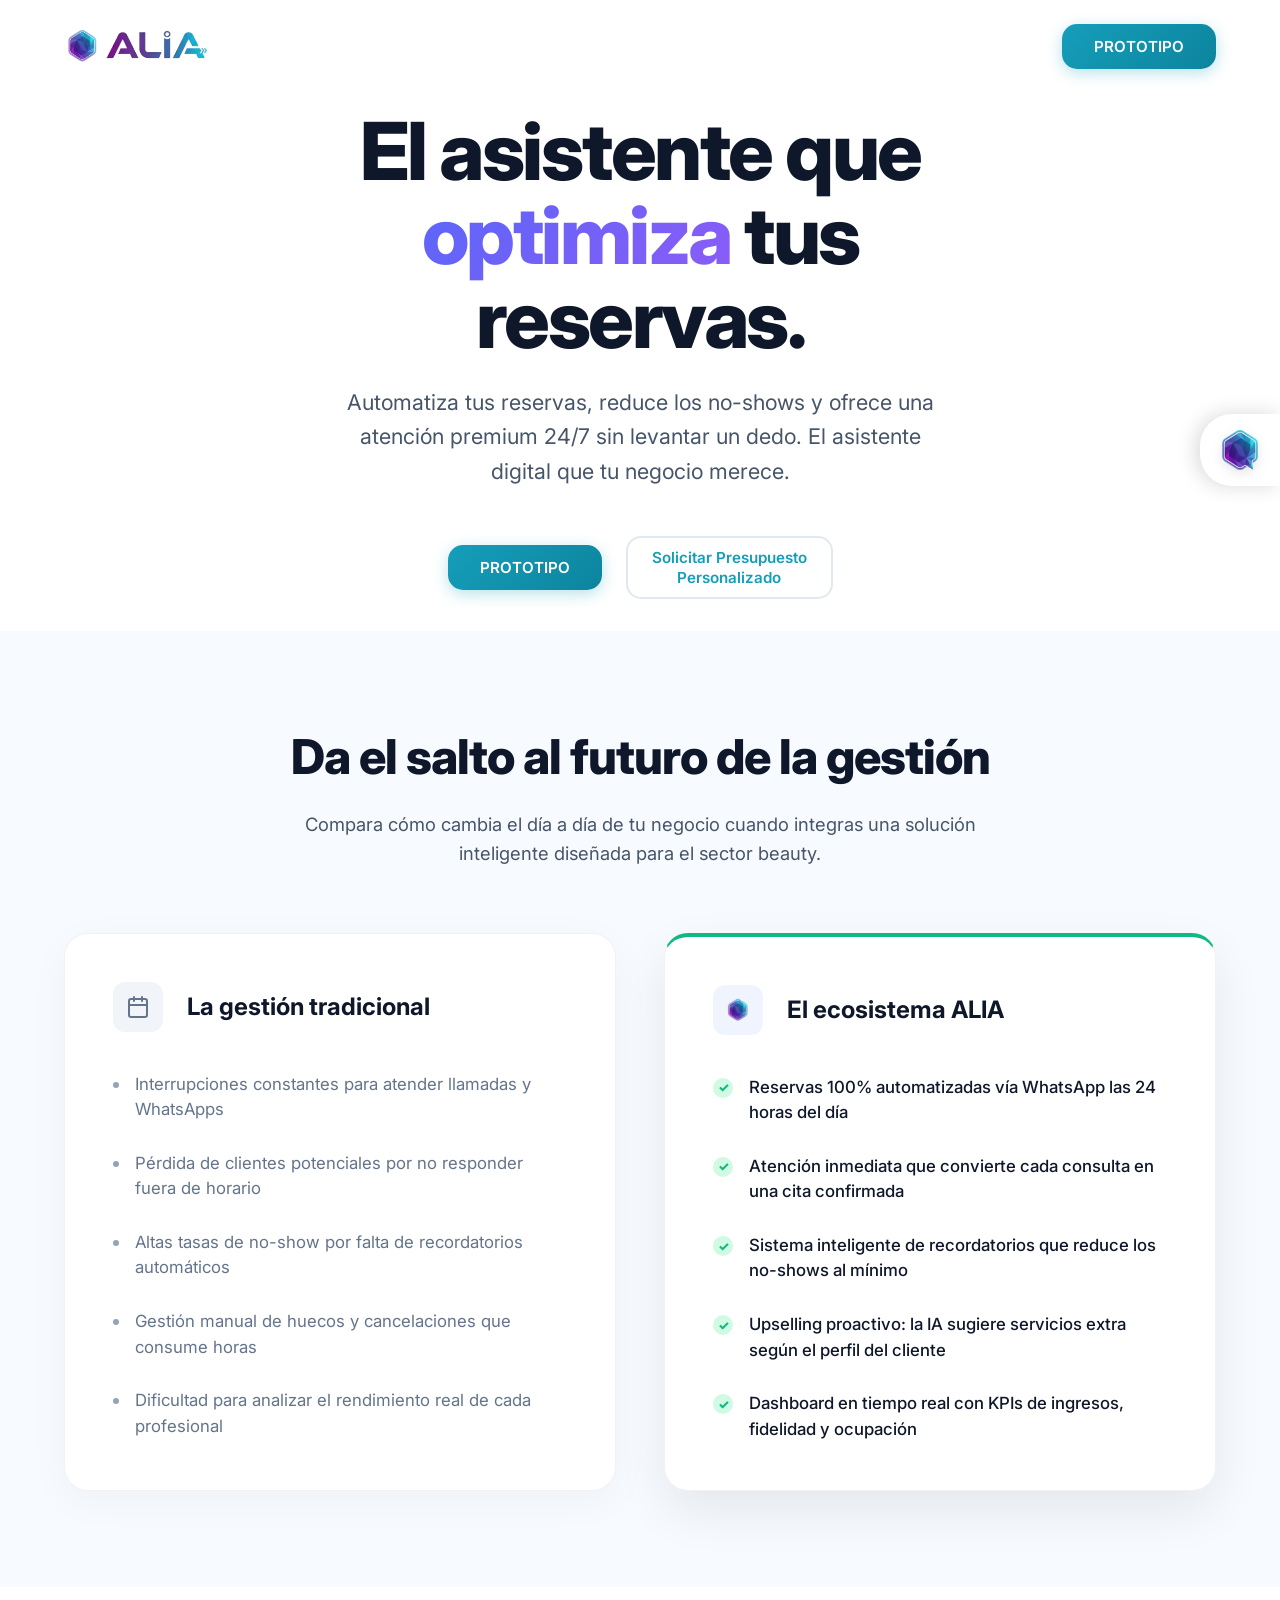
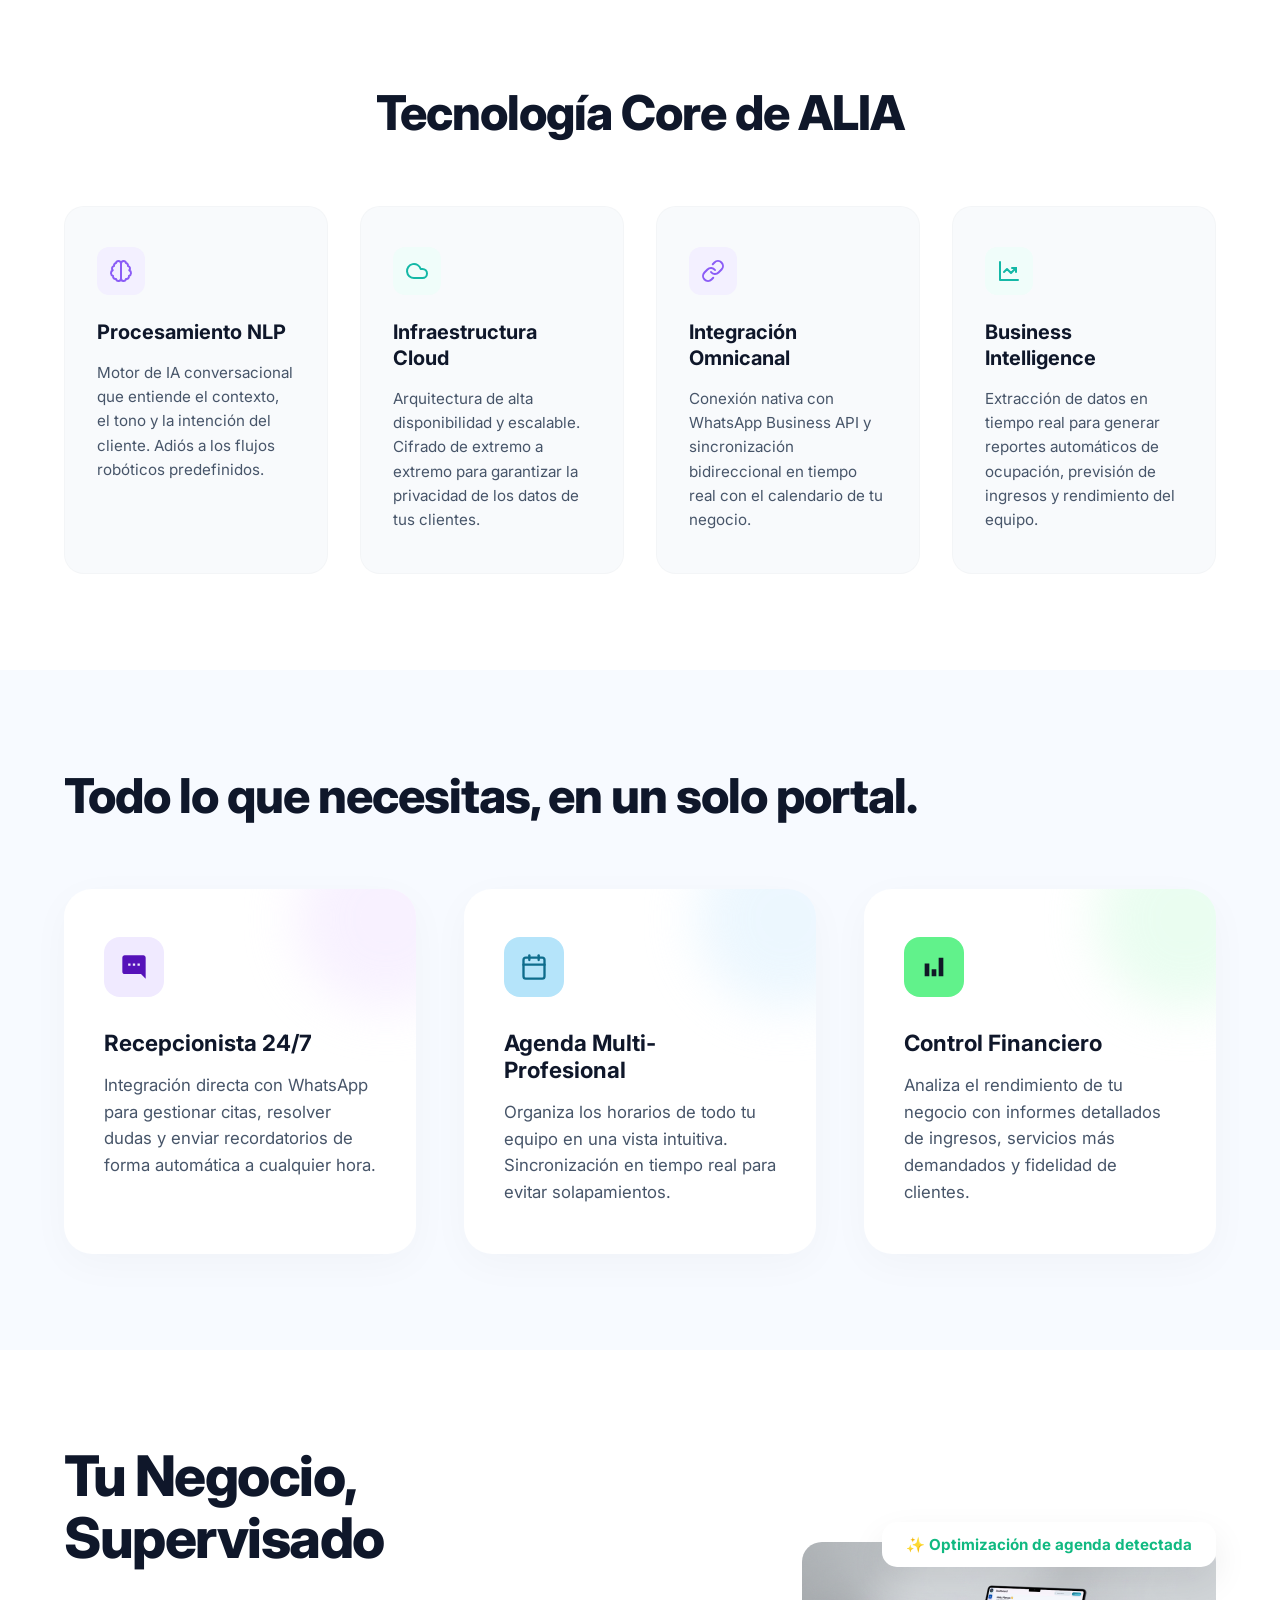
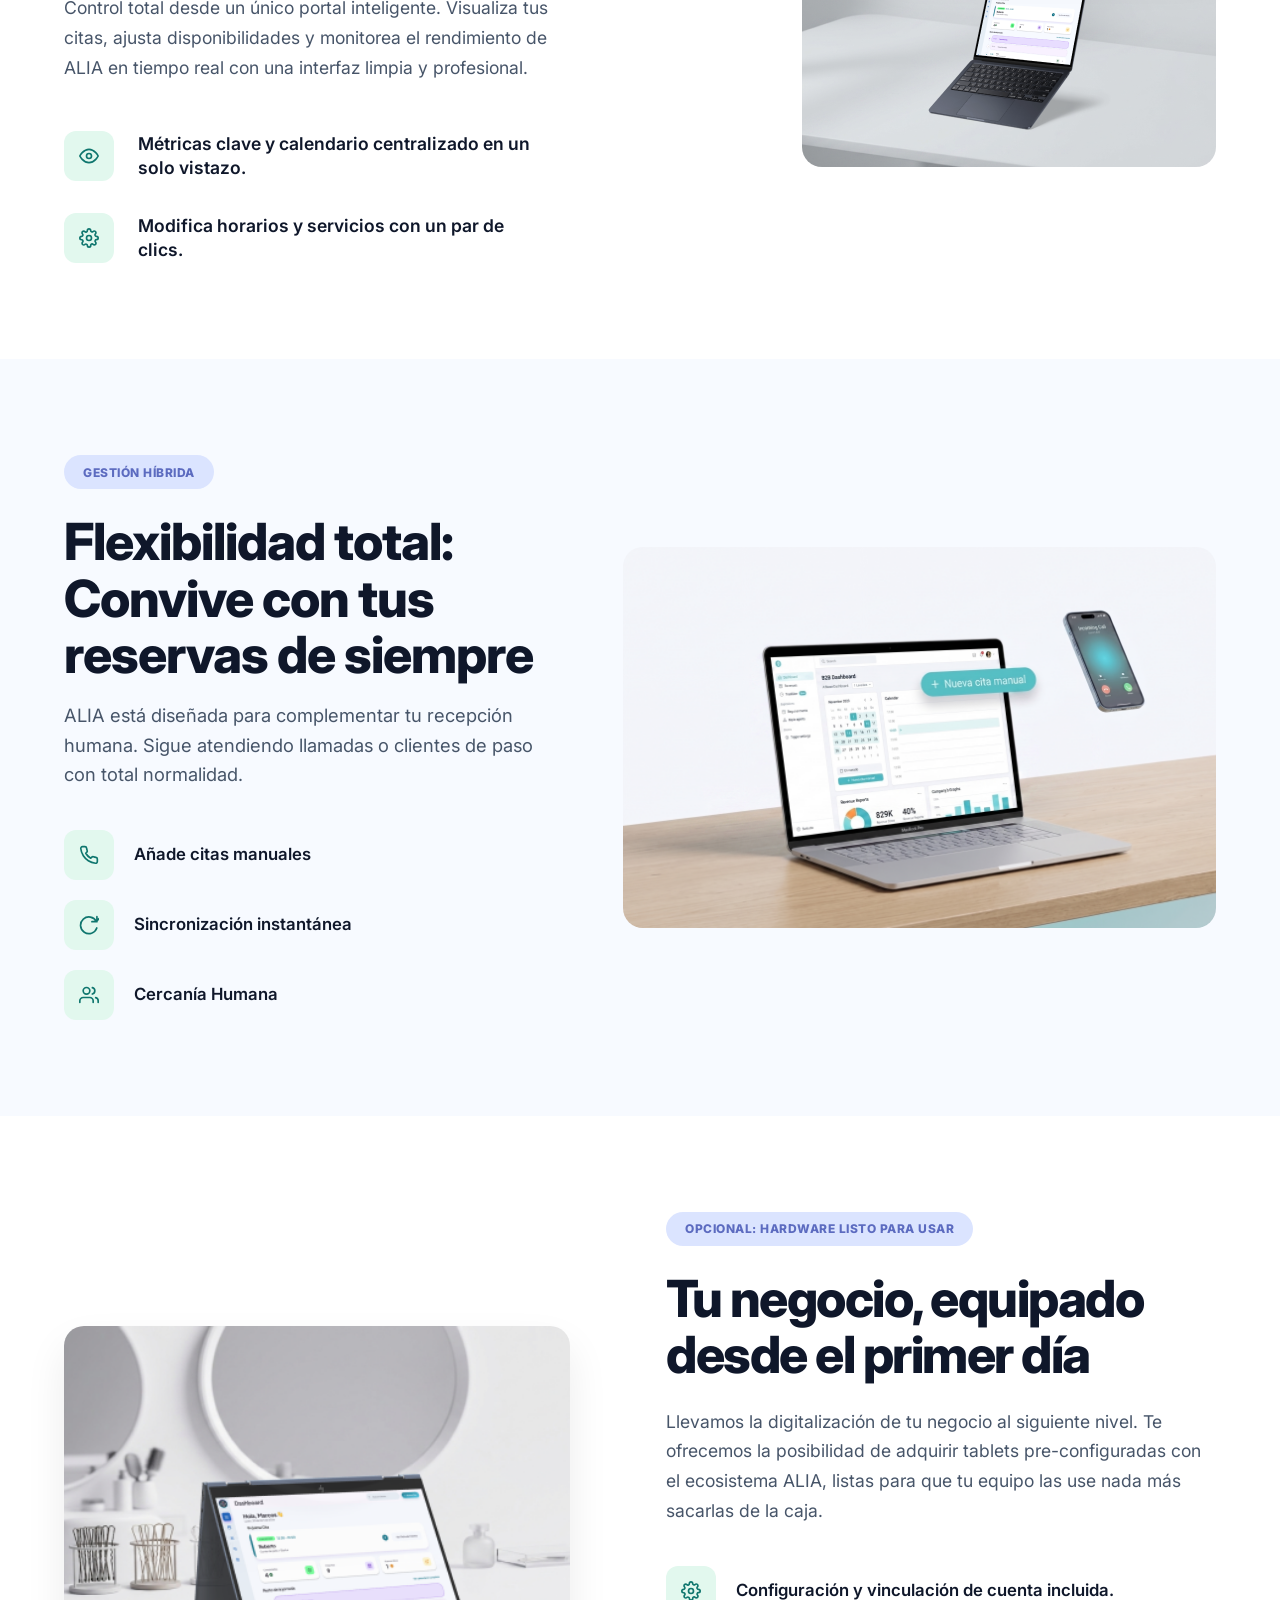
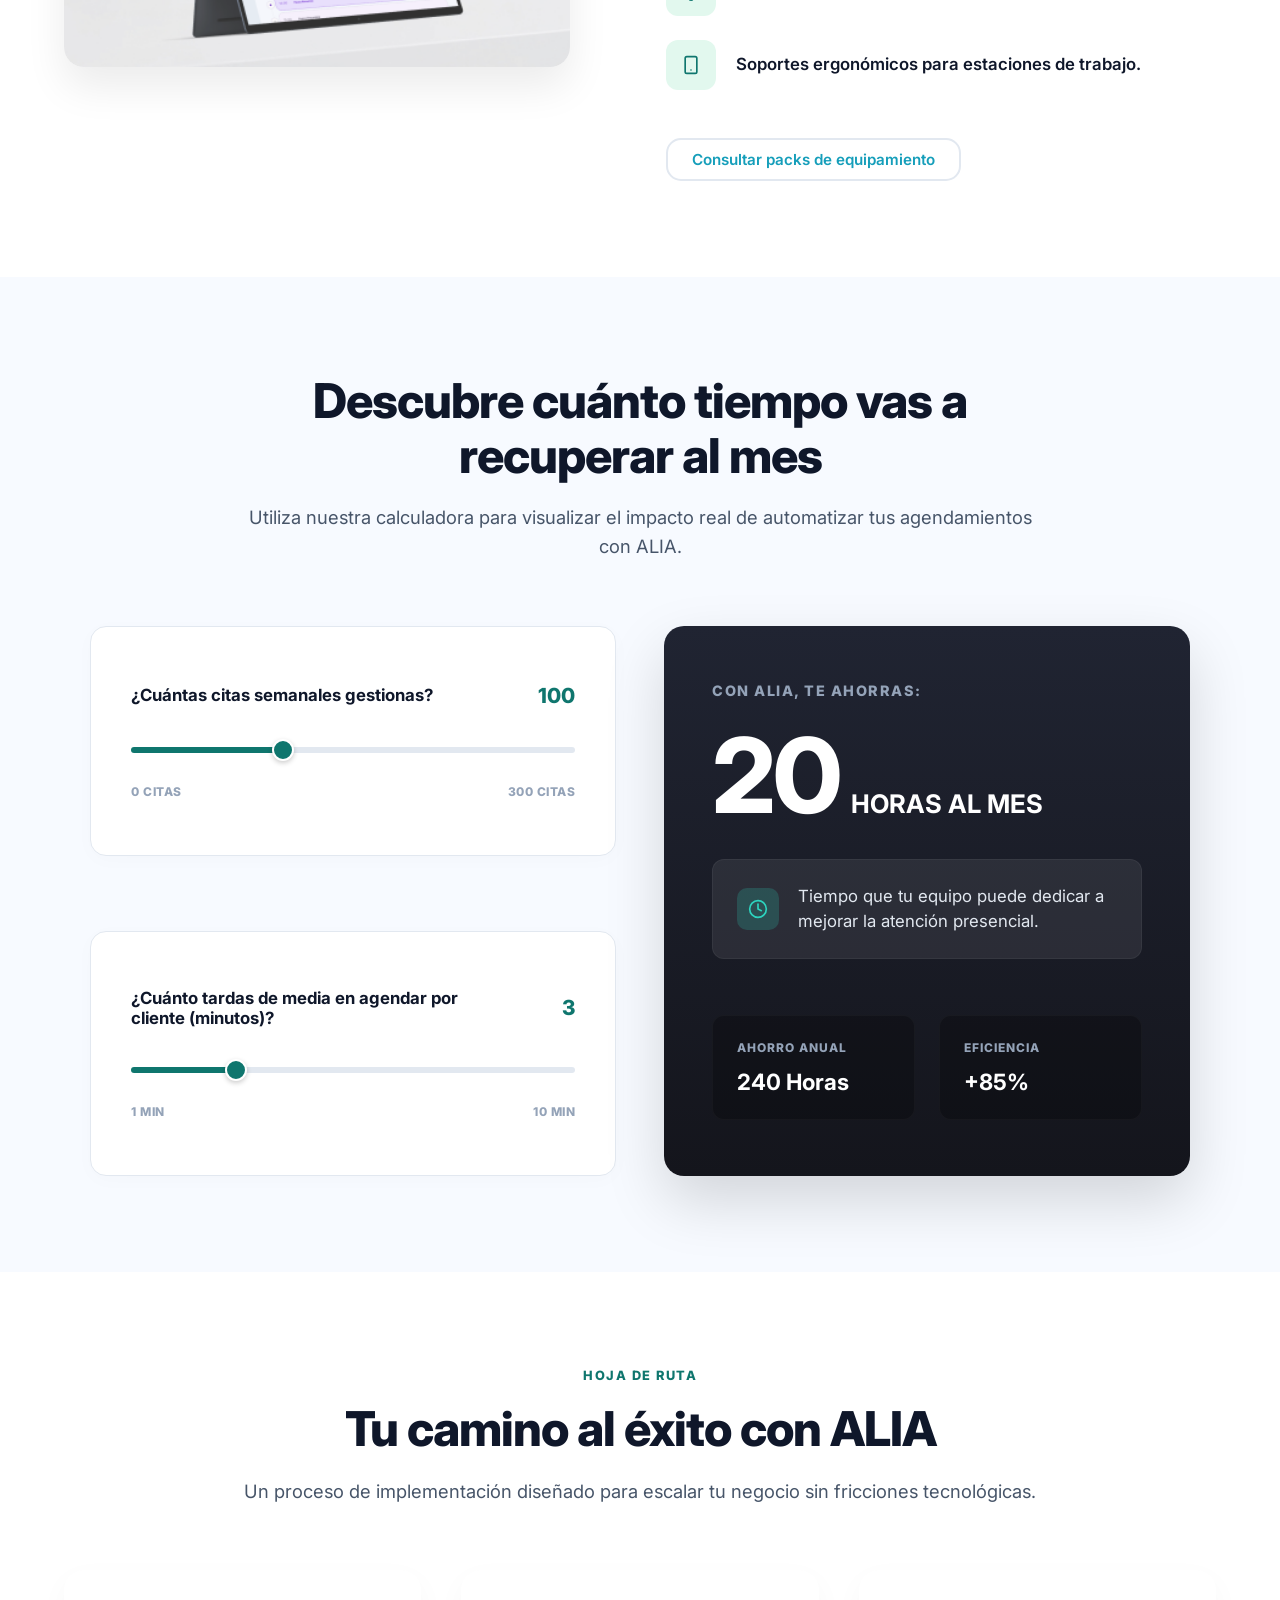
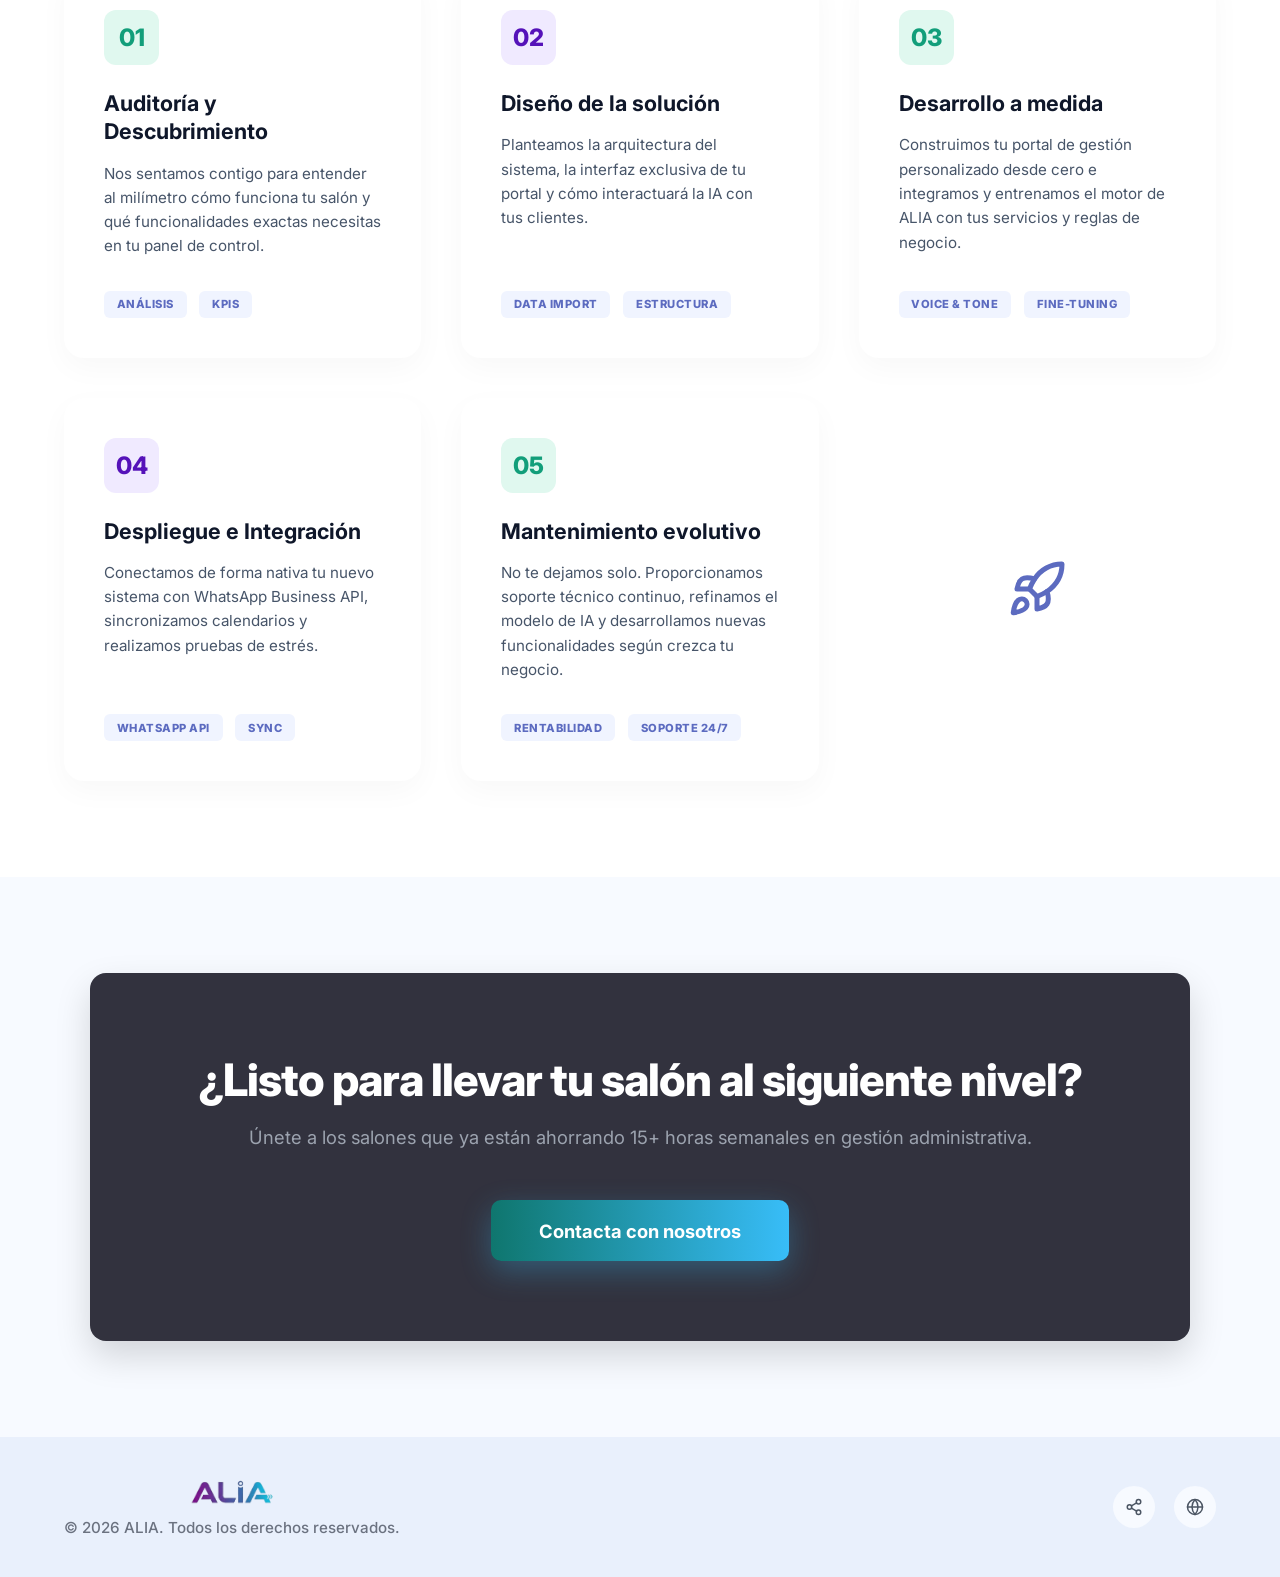
==== commit d2199811: "Revision Claude" ====
--- a/index.html
+++ b/index.html
@@ -441,6 +441,7 @@
     <script src="JS/content-loader.js"></script>
     <script type="module" src="JS/Hero/init.js"></script>
     <script src="JS/calculator.js"></script>
+    <script src="JS/API/AliaLandingChat.js"></script>
     <script src="JS/ai-chat.js"></script>
 </body>
 
--- a/CSS/LandingPage/hero.css
+++ b/CSS/LandingPage/hero.css
@@ -1,19 +1,22 @@
 .hero {
     display: flex;
-    justify-content: space-between;
+    justify-content: center;
     align-items: center;
     padding: 1rem 5% 2rem 5%;
     flex: 1;
-    gap: 8rem;
+    gap: 2rem;
     width: 100%;
     max-width: 1600px;
     margin: 0 auto;
+    text-align: center;
 }
-
 
 .hero-content {
     flex: 1;
-    max-width: 650px;
+    max-width: 800px;
+    display: flex;
+    flex-direction: column;
+    align-items: center;
 }
 
 .hero-title {
--- a/CSS/LandingPage/phone-mockup.css
+++ b/CSS/LandingPage/phone-mockup.css
@@ -1,9 +1,5 @@
 .hero-visual {
-    flex: 1;
-    display: flex;
-    justify-content: flex-end;
-    align-items: center;
-    position: relative;
+    display: none;
 }
 
 .phone-container::before {
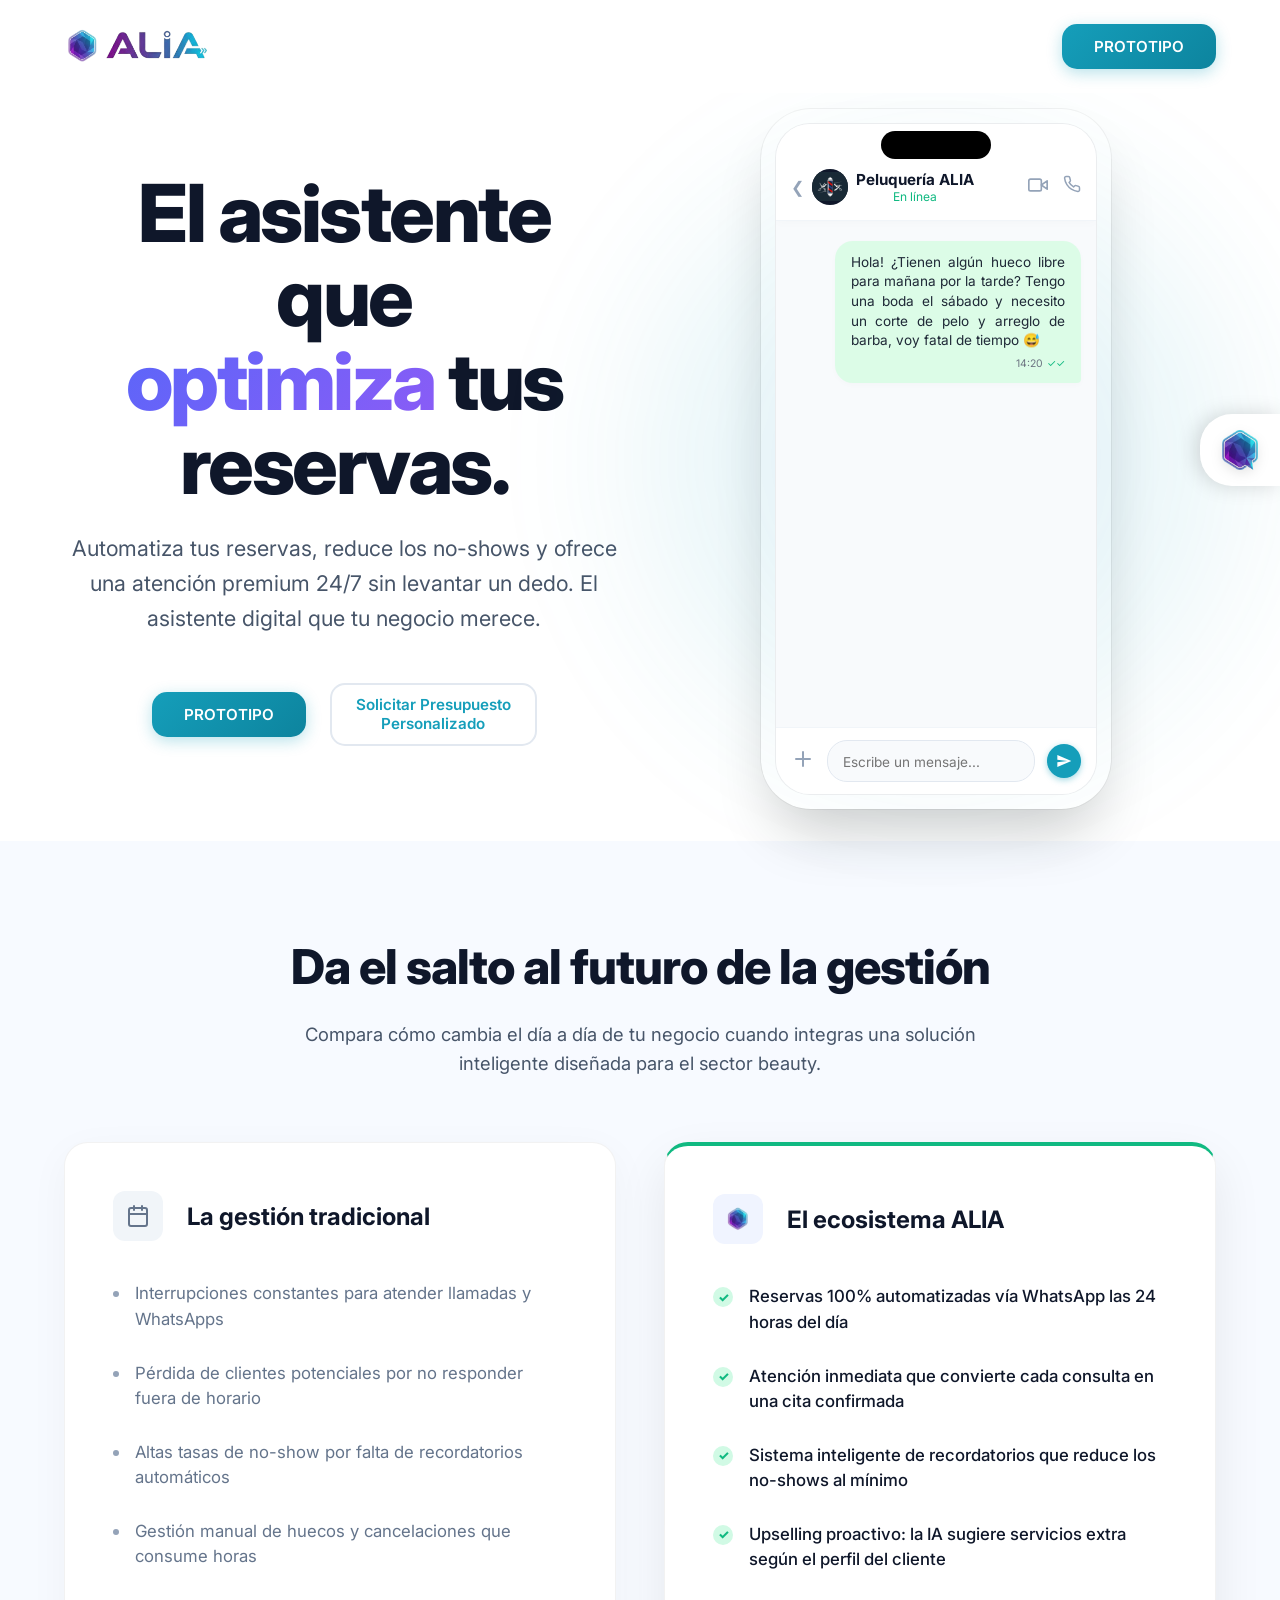
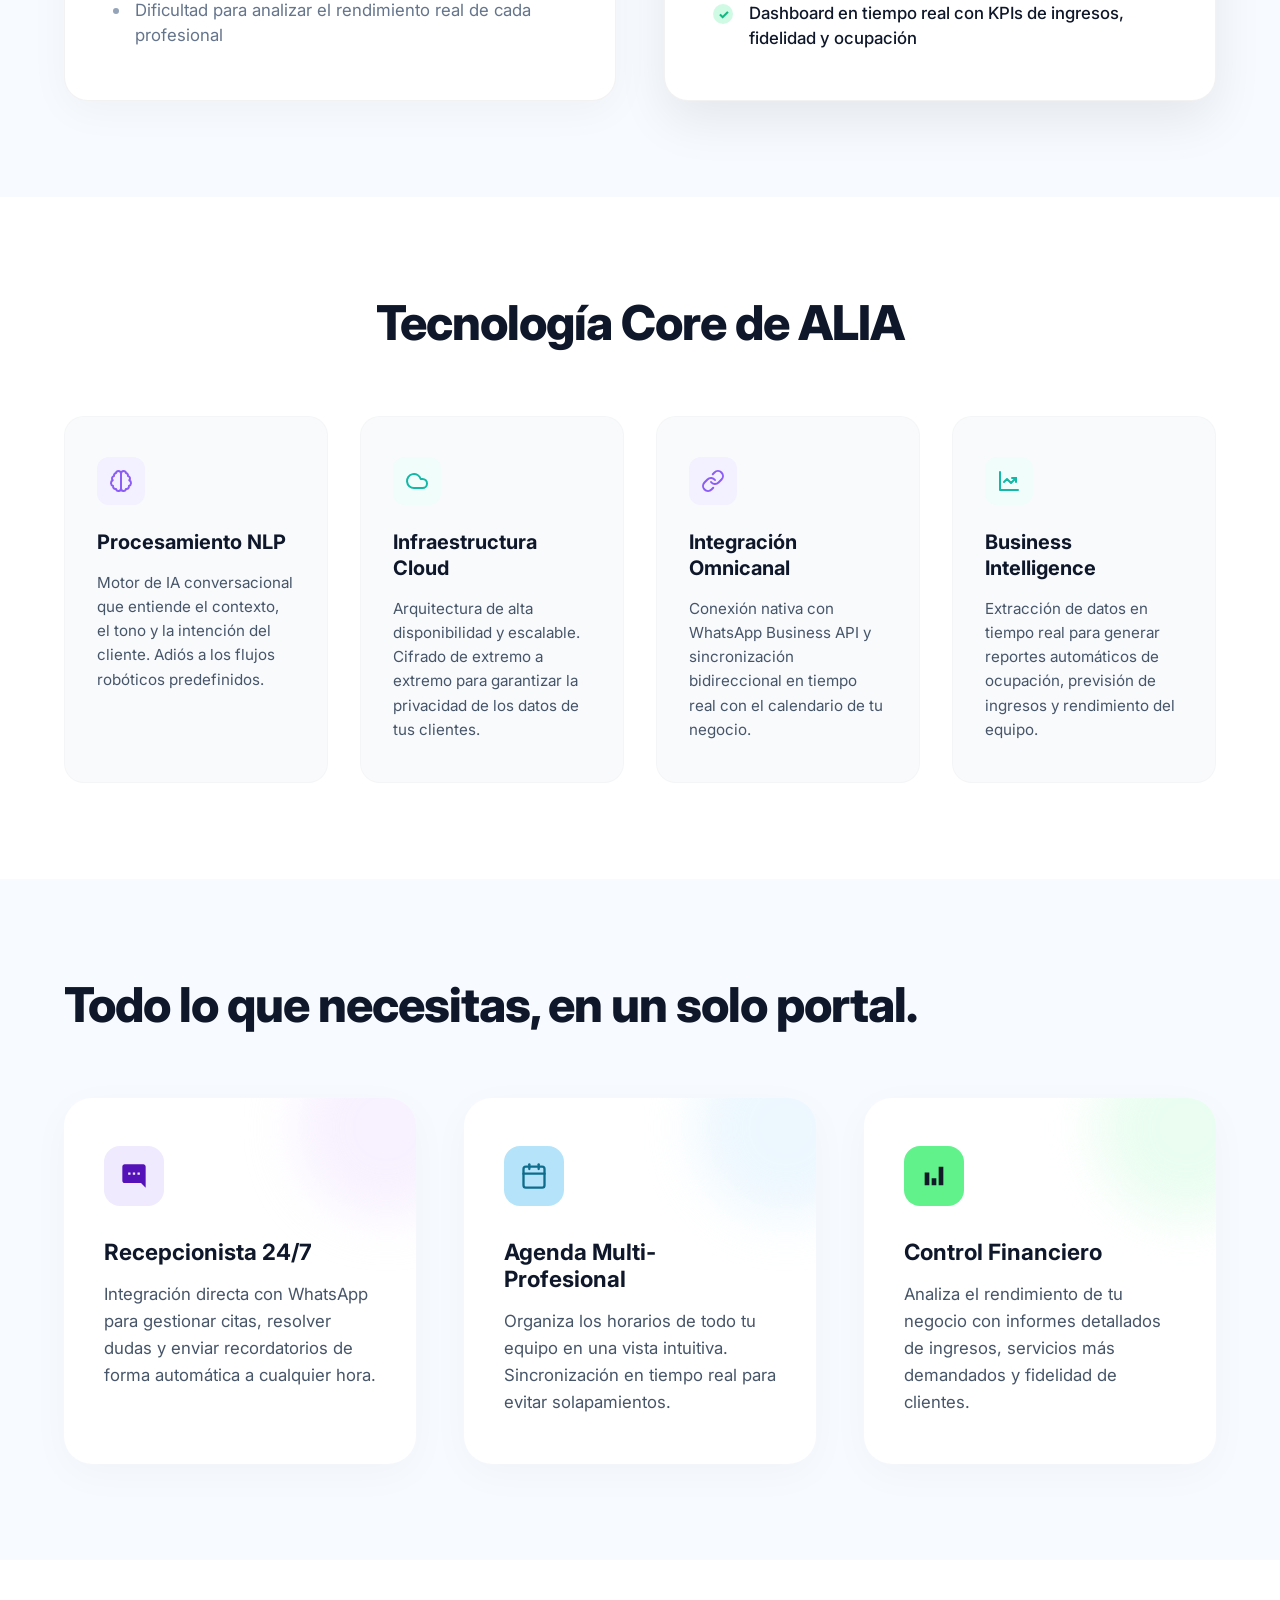
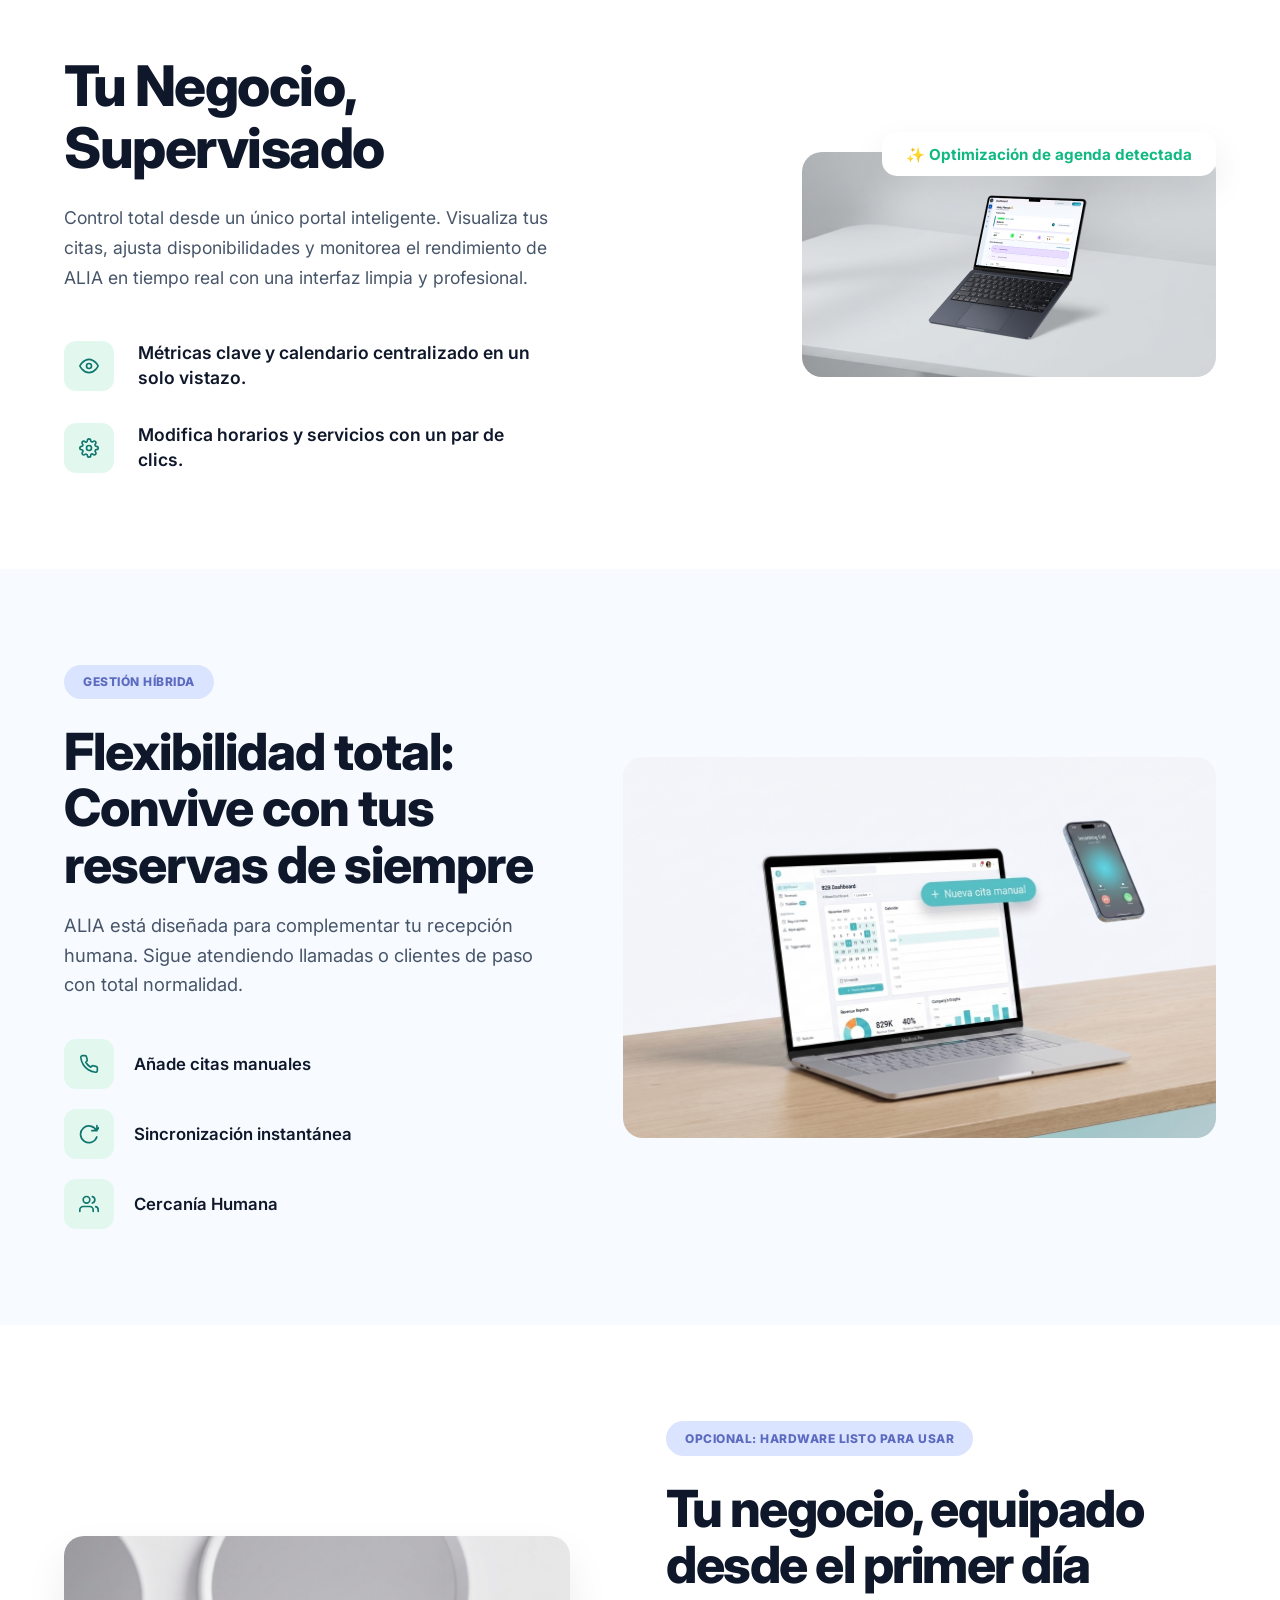
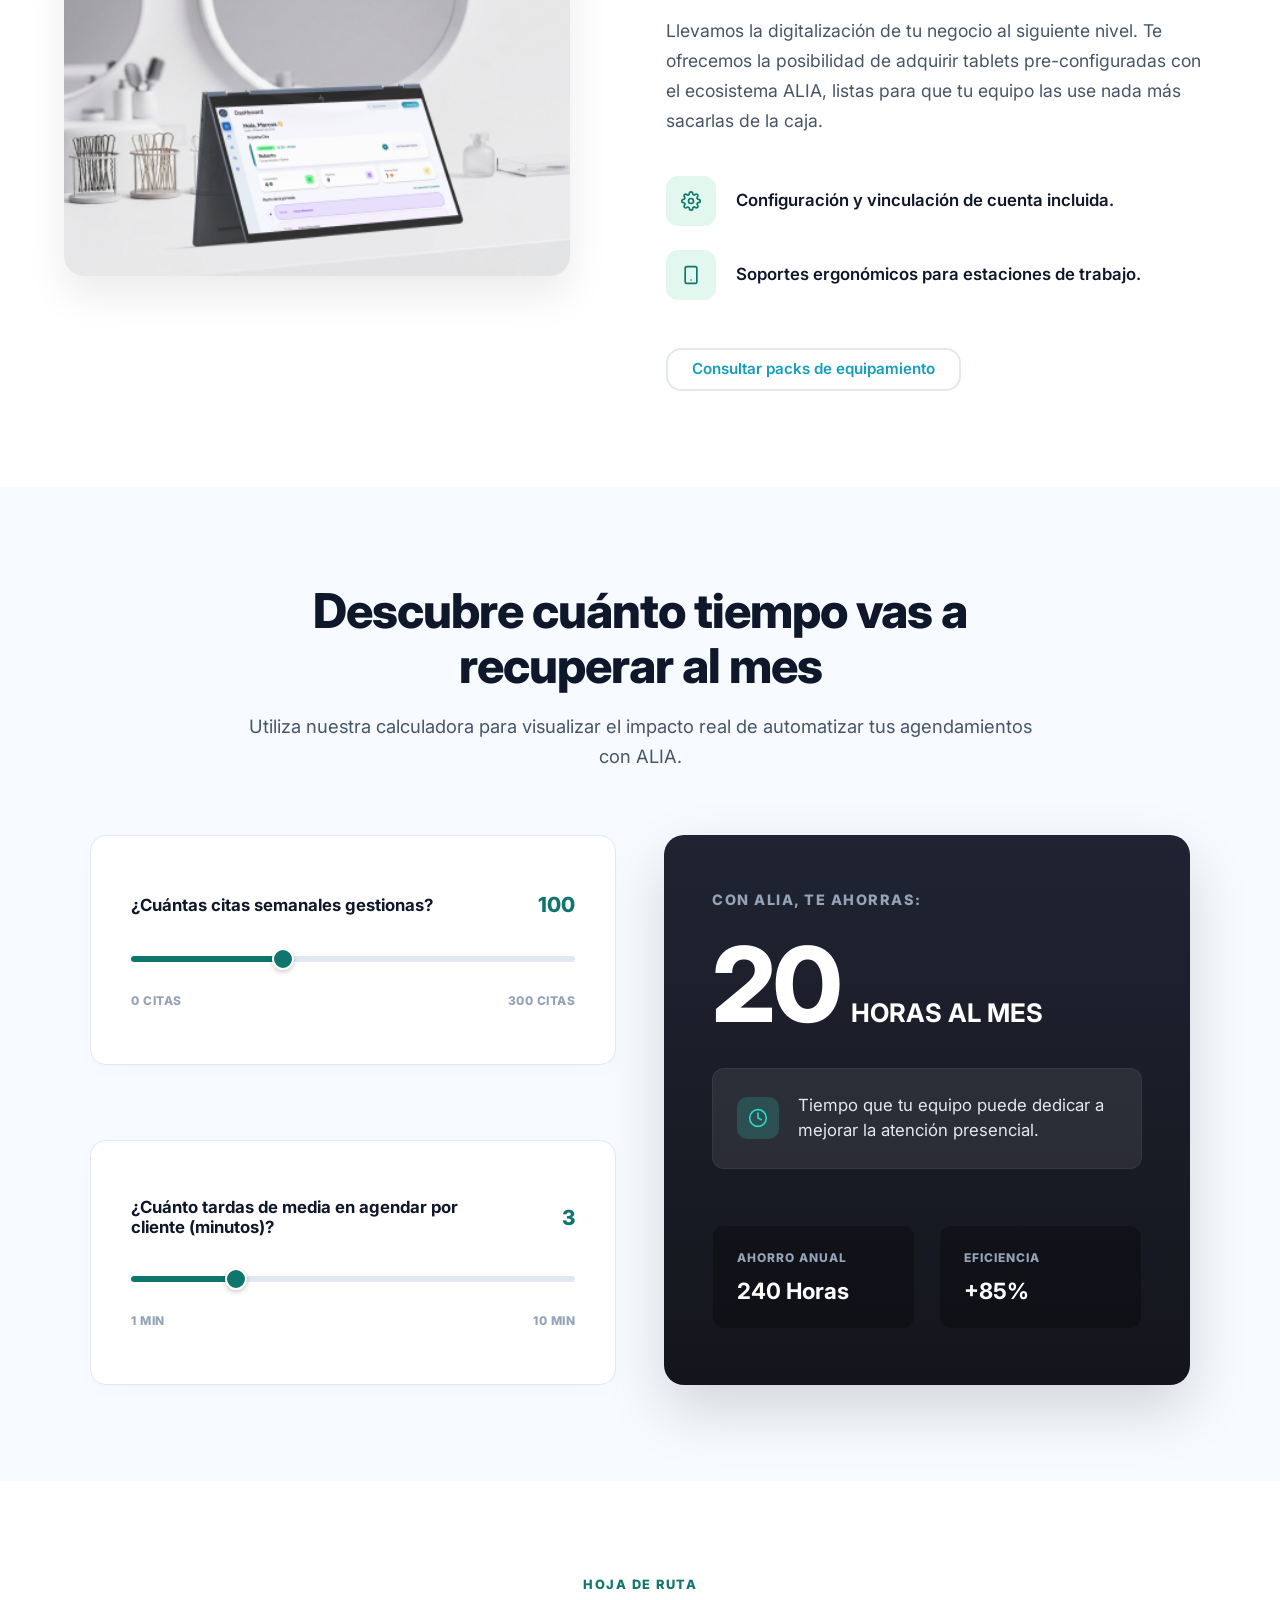
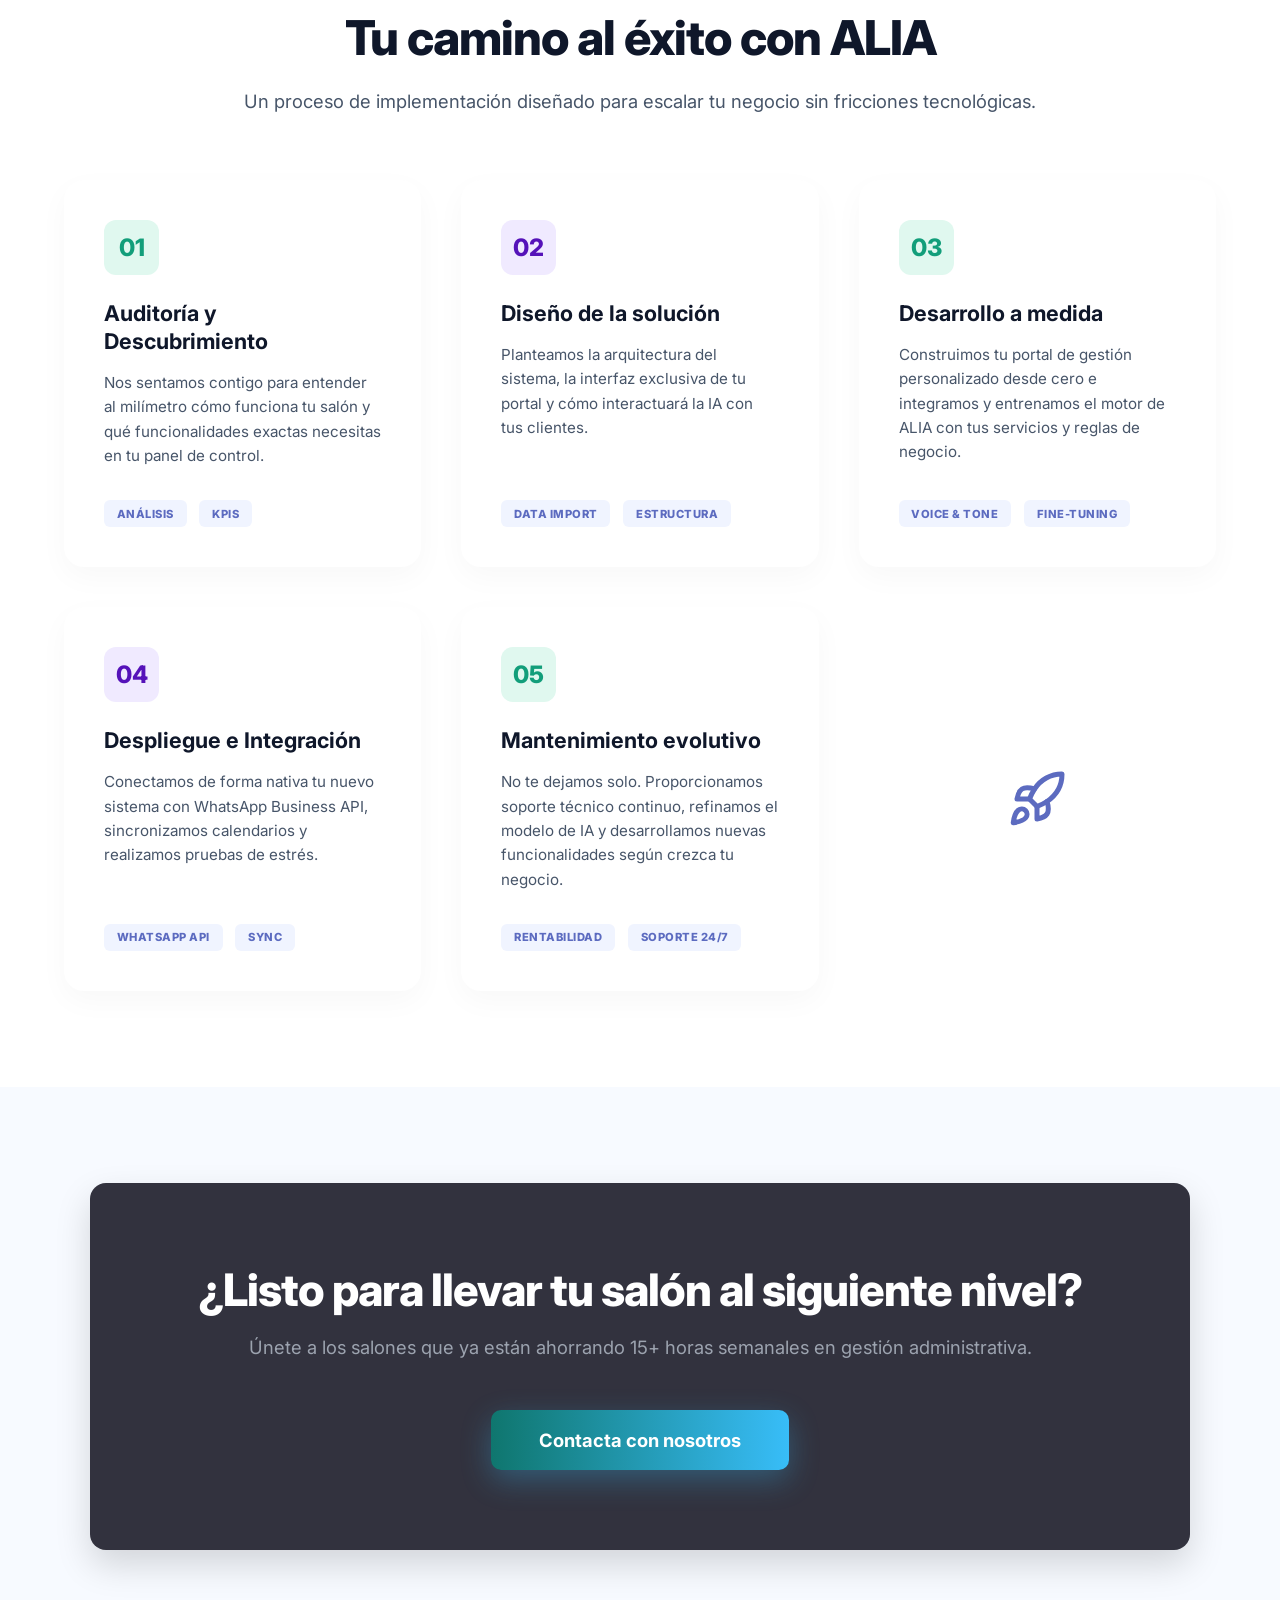
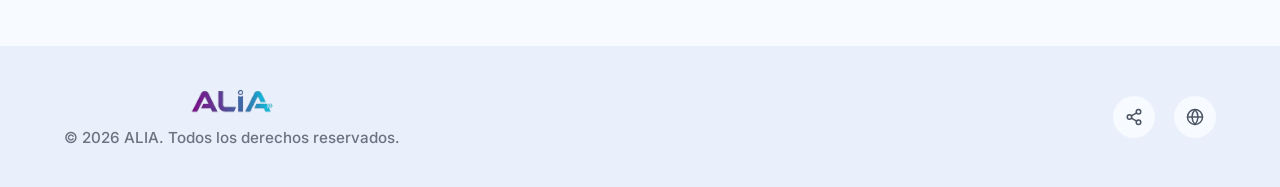
==== commit 290fd268: "Home Load screen" ====
--- a/index.html
+++ b/index.html
@@ -51,6 +51,52 @@
 </head>
 
 <body>
+    <!-- Premium Preloader -->
+    <div id="premium-preloader" style="position: fixed; top: 0; left: 0; width: 100%; height: 100%; background: #ffffff; z-index: 9999999; display: flex; flex-direction: column; align-items: center; justify-content: center; transition: opacity 0.6s cubic-bezier(0.16, 1, 0.3, 1), visibility 0.6s;">
+        <div style="position: relative; display: flex; flex-direction: column; align-items: center;">
+            <img src="Images/Logos/LogoHexagonoAlia-SinFondo.png" alt="ALIA Loading" style="width: 80px; height: 80px; animation: pulseLogo 2s infinite ease-in-out; filter: drop-shadow(0 10px 15px rgba(21, 158, 186, 0.2));">
+            <div style="margin-top: 24px; display: flex; align-items: center; gap: 8px;">
+                <span style="display: inline-block; width: 6px; height: 6px; background: #159EBA; border-radius: 50%; animation: bounceDot 1.4s infinite ease-in-out both;"></span>
+                <span style="display: inline-block; width: 6px; height: 6px; background: #159EBA; border-radius: 50%; animation: bounceDot 1.4s infinite ease-in-out both; animation-delay: 0.16s;"></span>
+                <span style="display: inline-block; width: 6px; height: 6px; background: #159EBA; border-radius: 50%; animation: bounceDot 1.4s infinite ease-in-out both; animation-delay: 0.32s;"></span>
+            </div>
+        </div>
+        <style>
+            @keyframes pulseLogo {
+                0% { transform: scale(0.95); opacity: 0.8; }
+                50% { transform: scale(1.05); opacity: 1; }
+                100% { transform: scale(0.95); opacity: 0.8; }
+            }
+            @keyframes bounceDot {
+                0%, 80%, 100% { transform: scale(0); opacity: 0.3; }
+                40% { transform: scale(1); opacity: 1; }
+            }
+            body.loading { overflow: hidden; }
+        </style>
+        <script>
+            document.body.classList.add('loading');
+            window.addEventListener('load', function() {
+                const preloader = document.getElementById('premium-preloader');
+                if (preloader) {
+                    setTimeout(() => {
+                        preloader.style.opacity = '0';
+                        preloader.style.visibility = 'hidden';
+                        document.body.classList.remove('loading');
+                        setTimeout(() => preloader.remove(), 600);
+                    }, 300);
+                }
+            });
+            setTimeout(() => {
+                const p = document.getElementById('premium-preloader');
+                if(p && p.style.opacity !== '0') {
+                    p.style.opacity = '0'; p.style.visibility = 'hidden';
+                    document.body.classList.remove('loading');
+                    setTimeout(() => p.remove(), 600);
+                }
+            }, 5000);
+        </script>
+    </div>
+
     <!-- AI Chat Toggle Button -->
     <button id="ai-chat-toggle" class="ai-chat-toggle" aria-label="Abrir chat con IA">
         <div class="ai-chat-toggle-icon">
--- a/CSS/LandingPage/phone-mockup.css
+++ b/CSS/LandingPage/phone-mockup.css
@@ -1,5 +1,9 @@
 .hero-visual {
-    display: none;
+    display: flex;
+    justify-content: center;
+    align-items: center;
+    position: relative;
+    flex: 1;
 }
 
 .phone-container::before {
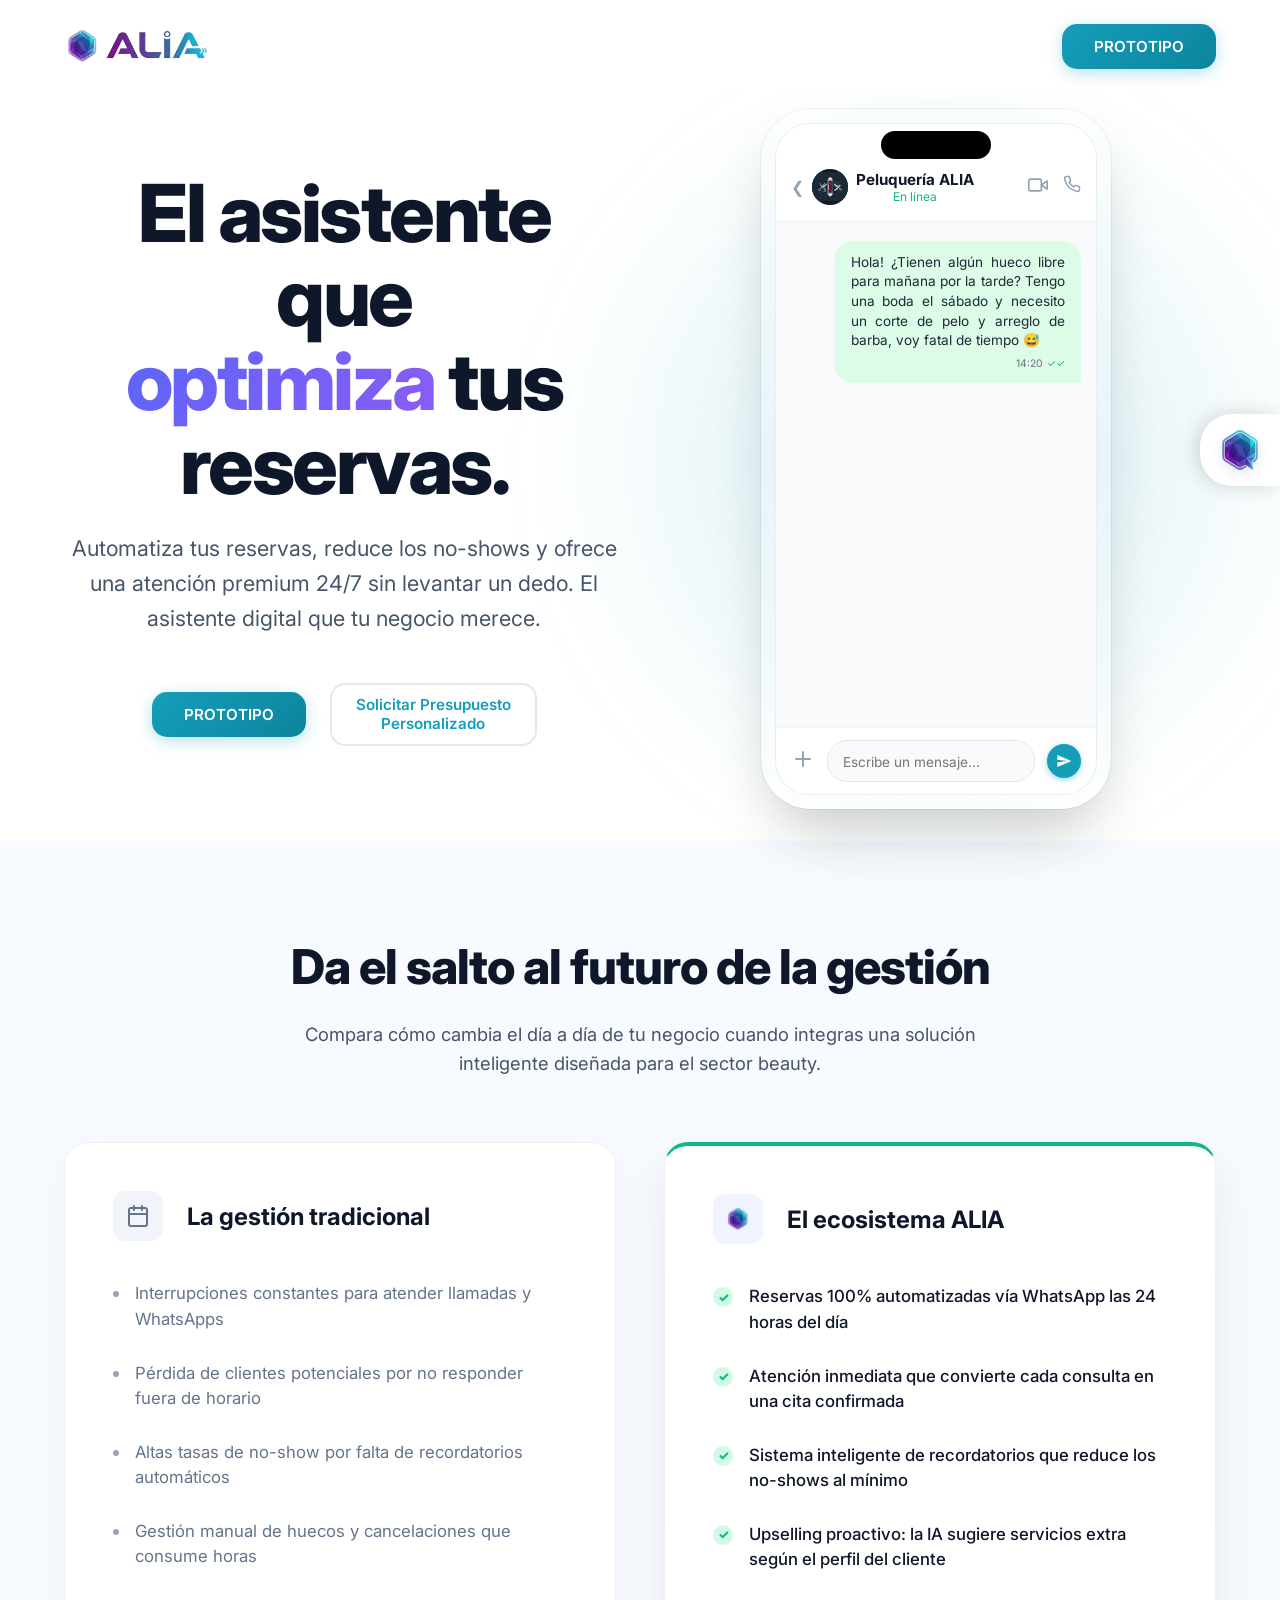
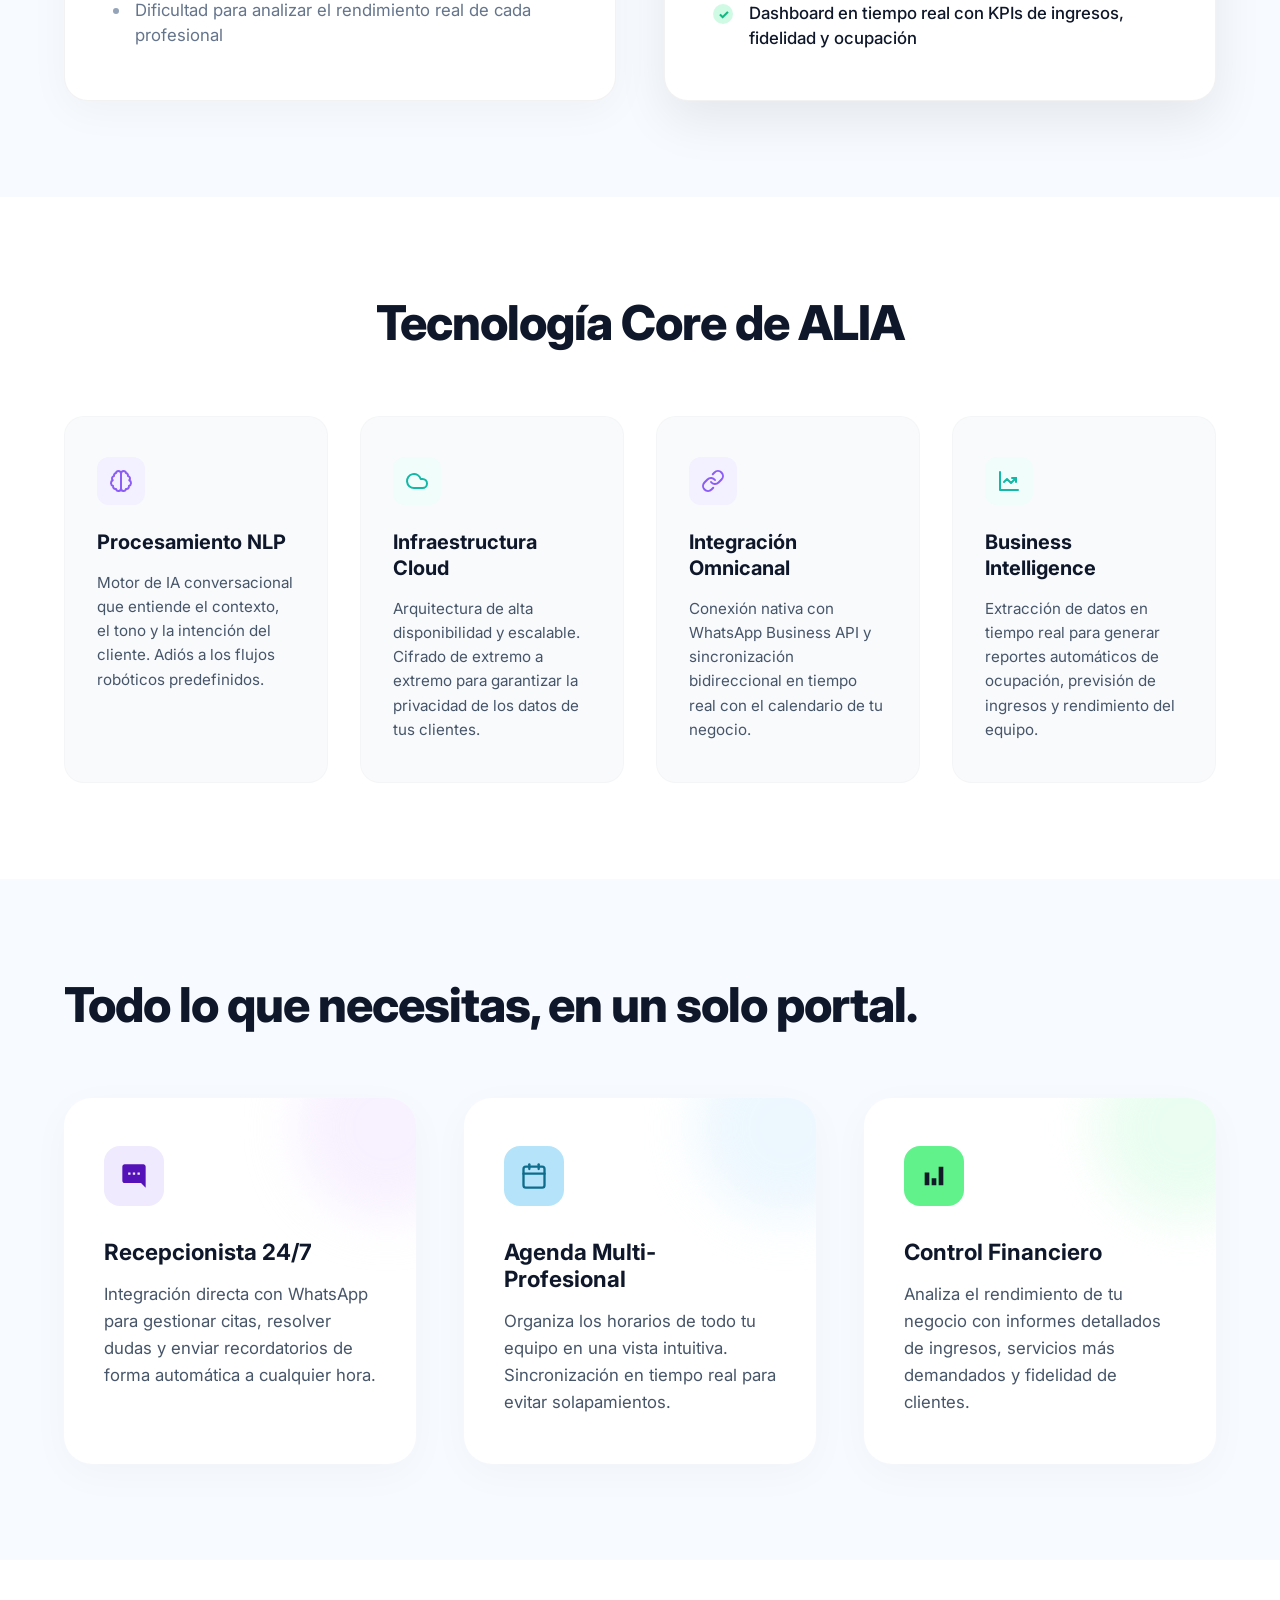
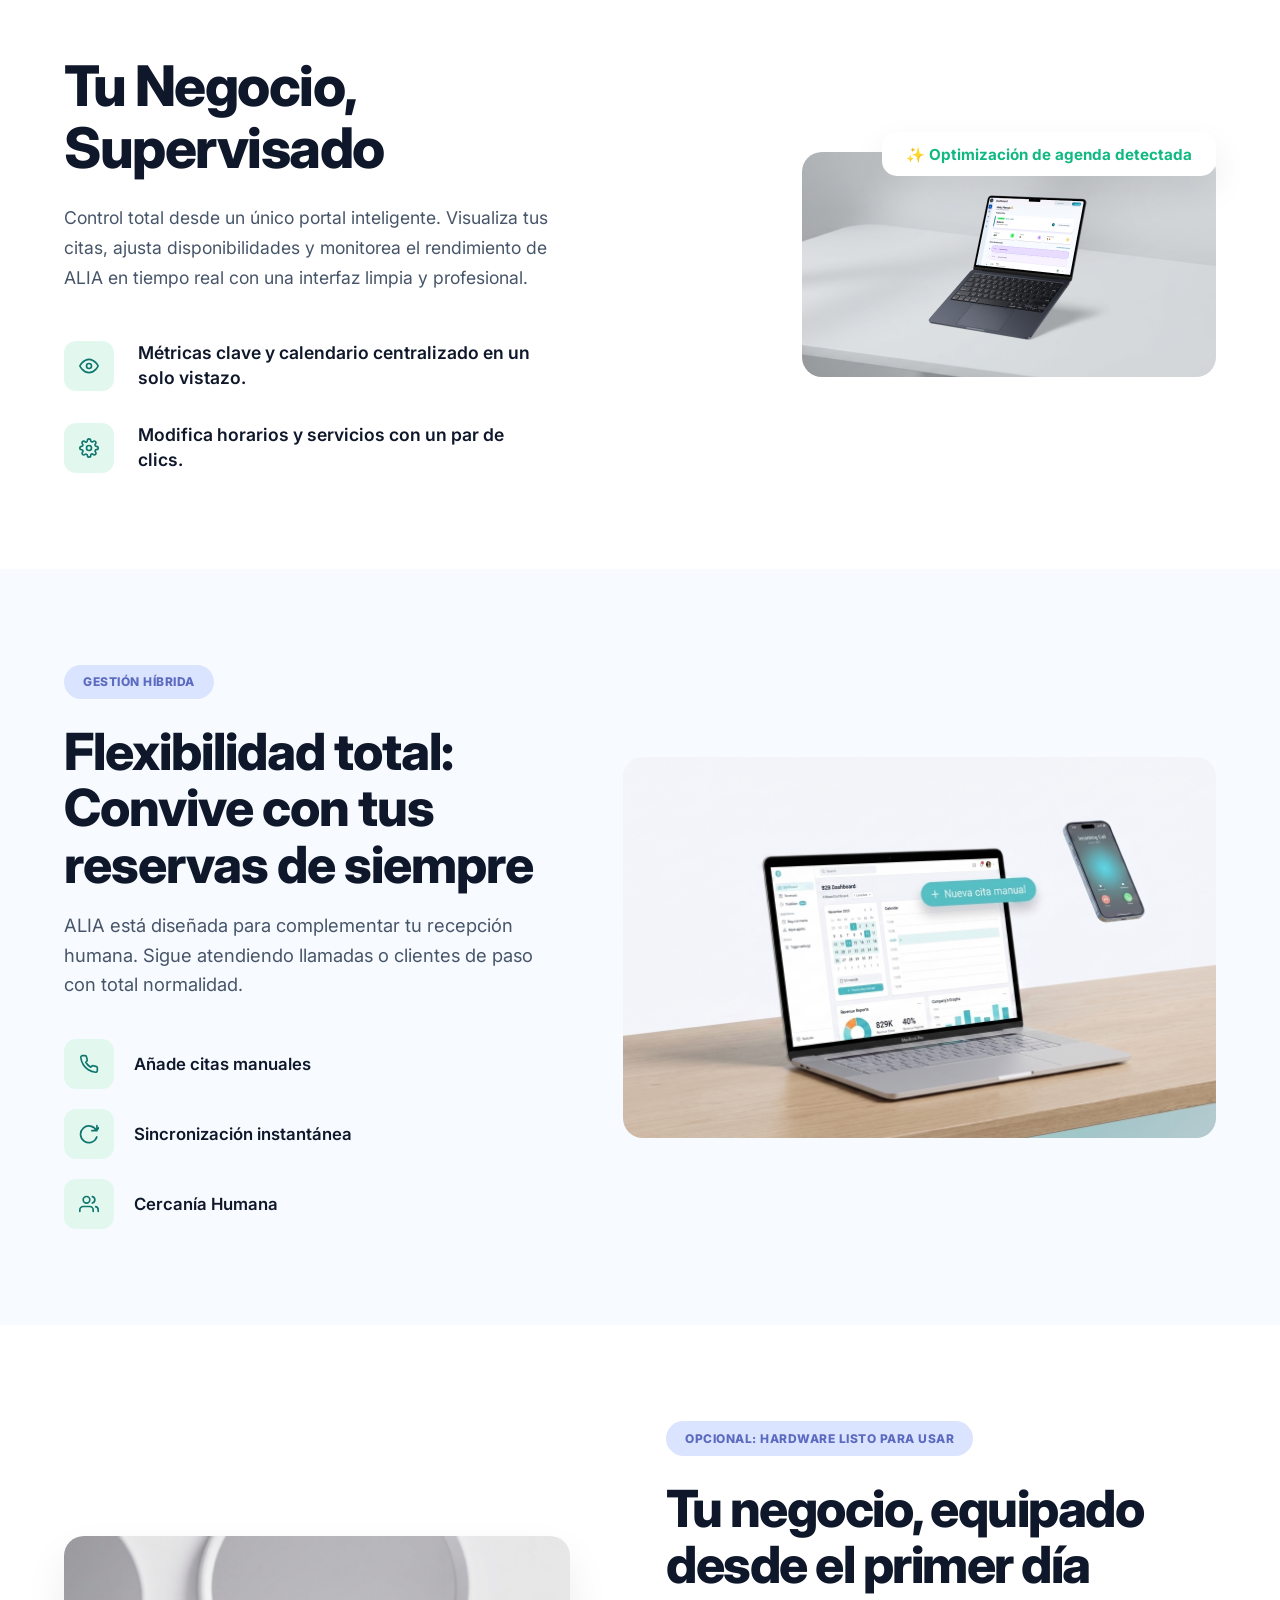
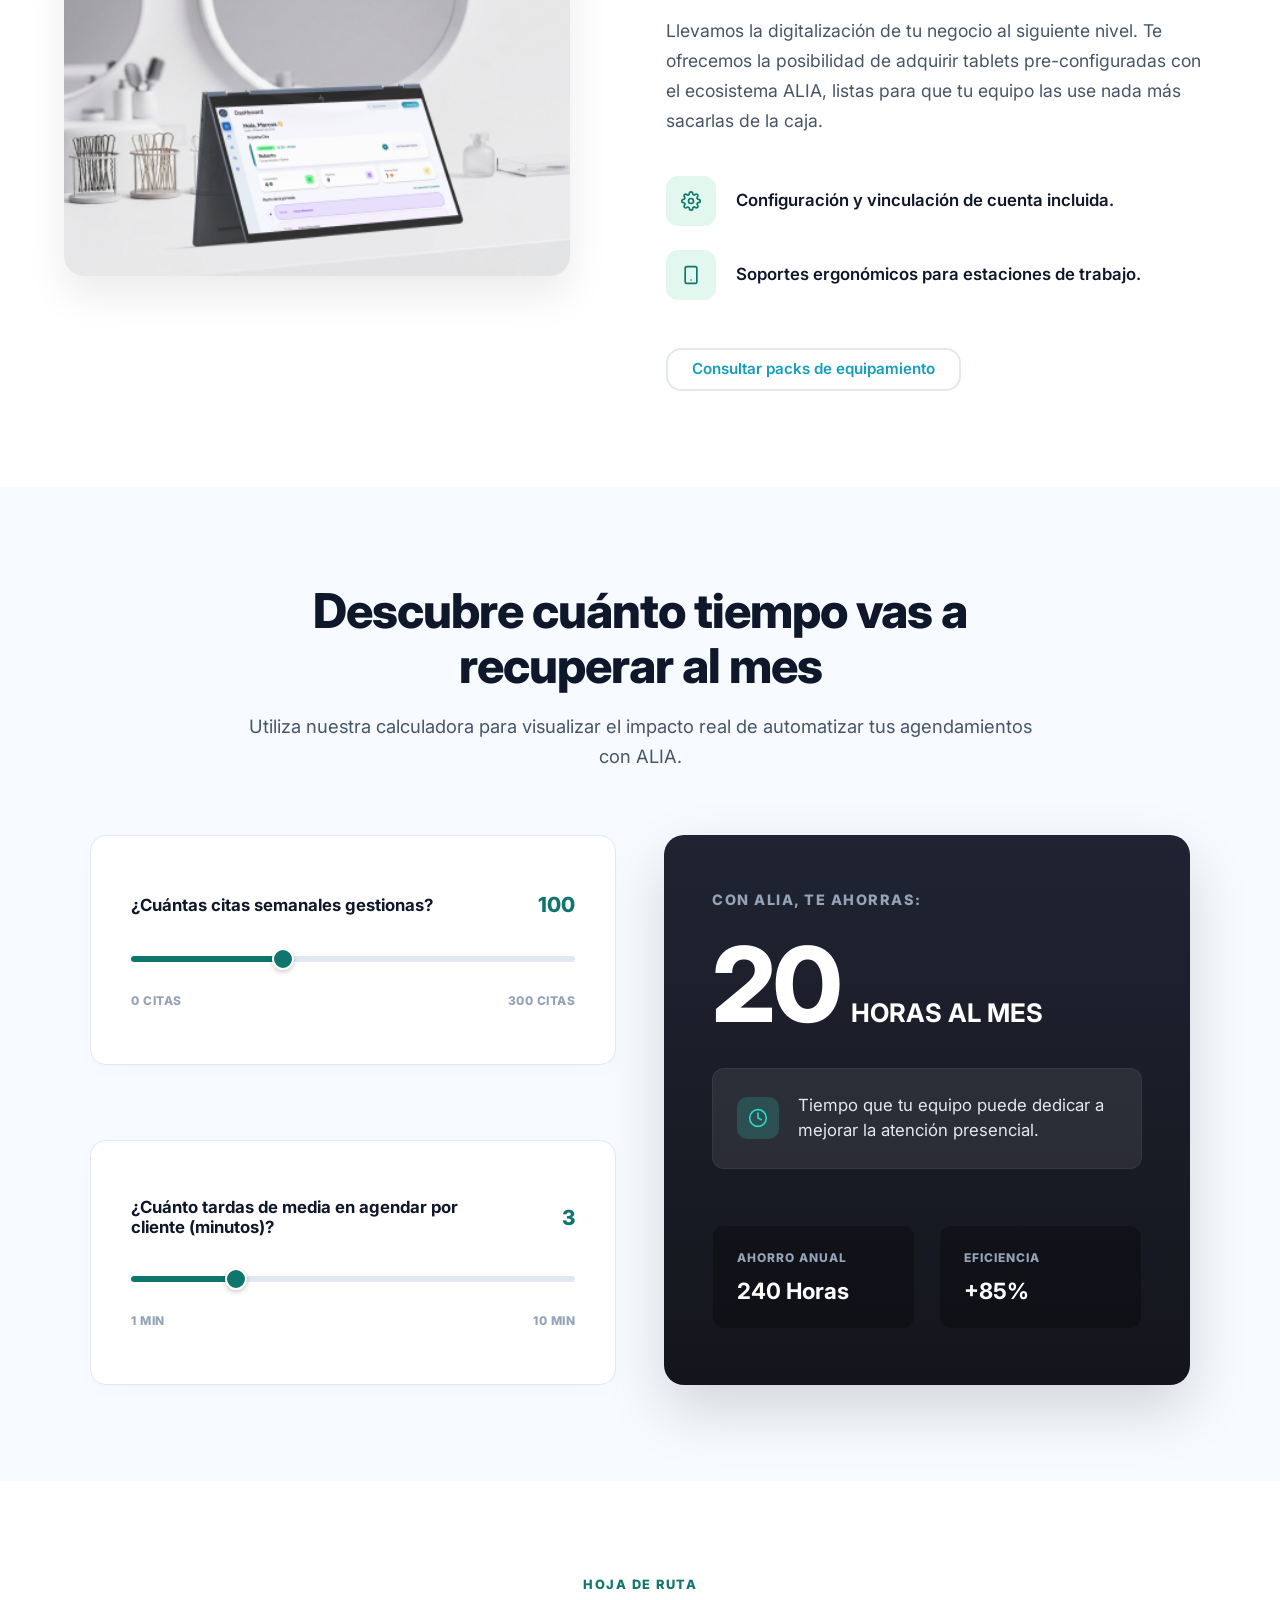
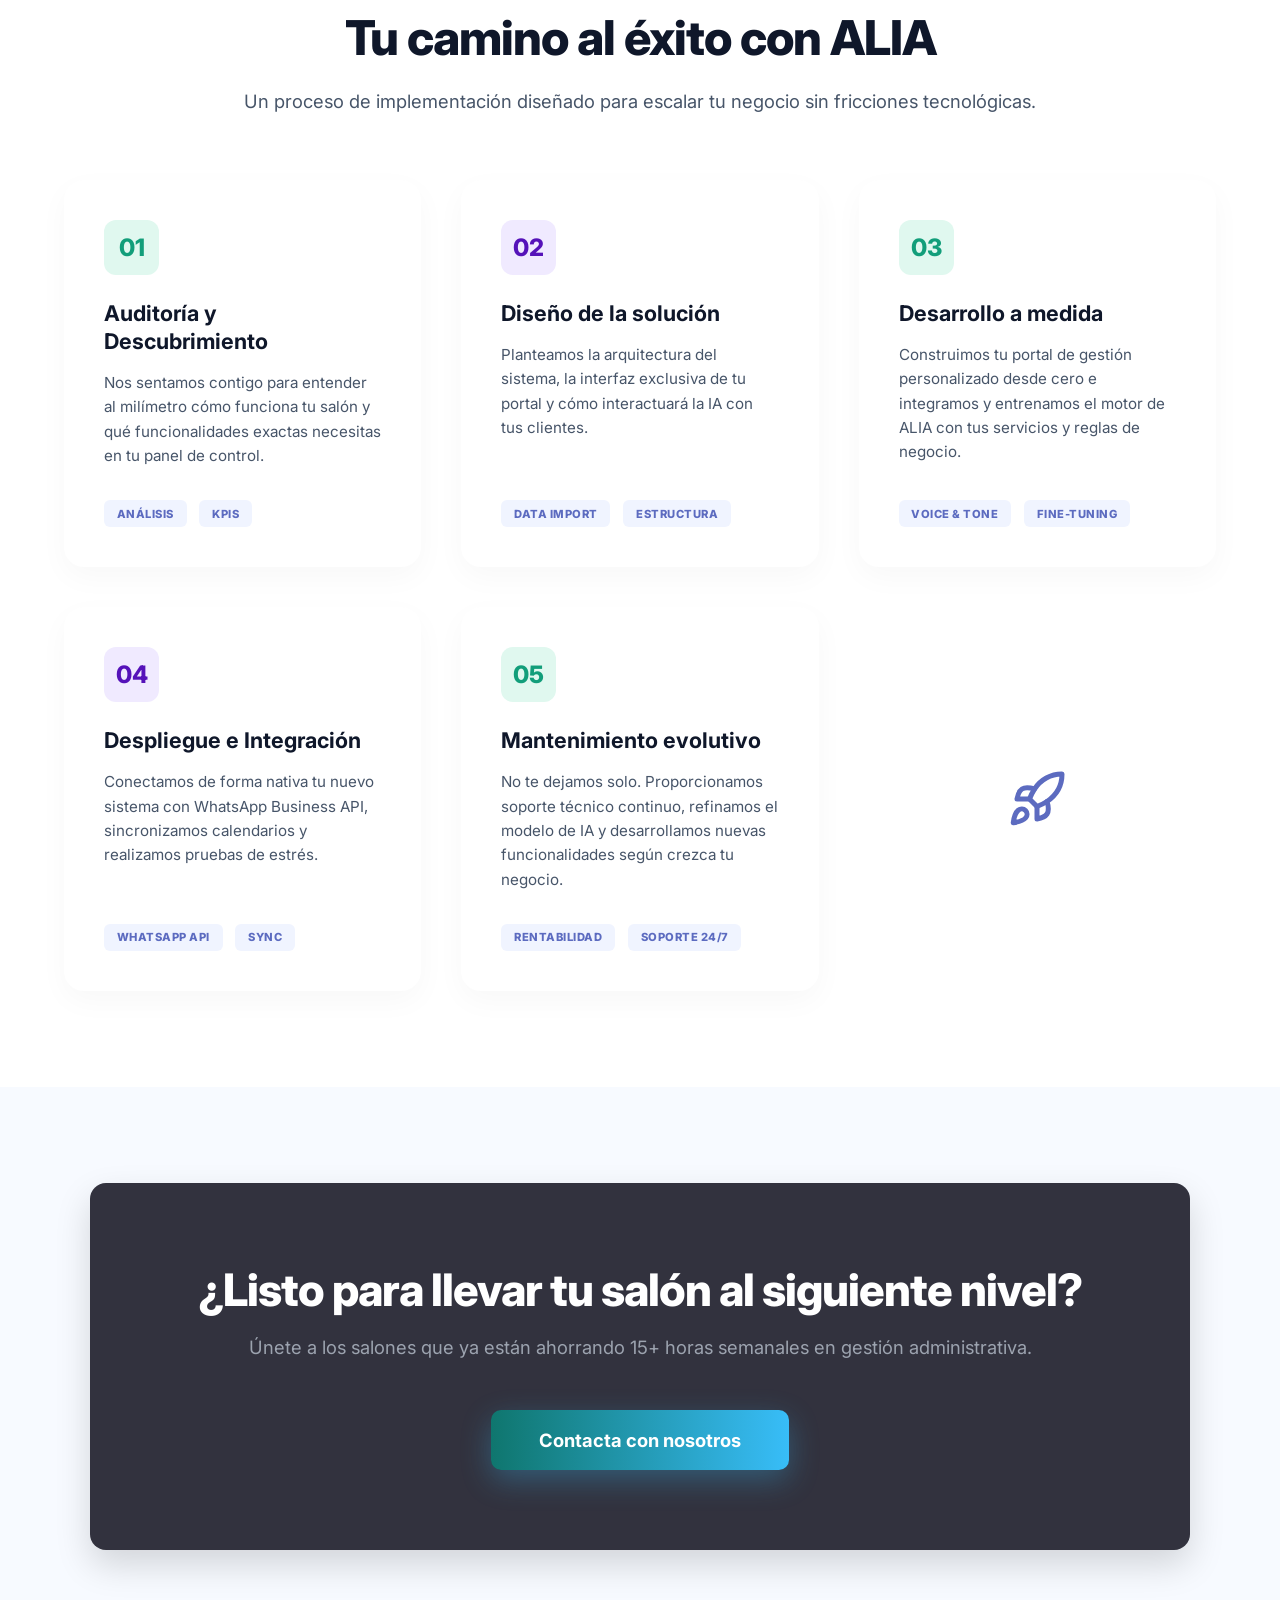
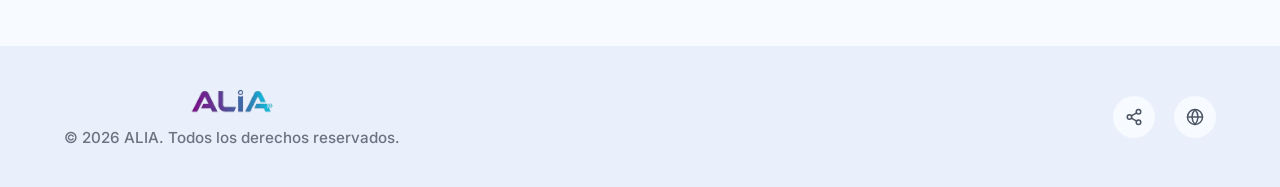
==== commit 298009e5: "Home Load Issue" ====
--- a/index.html
+++ b/index.html
@@ -75,17 +75,28 @@
         </style>
         <script>
             document.body.classList.add('loading');
+            window.isWindowLoaded = false;
+            window.isContentLoaded = false;
+
+            window.checkAndHidePreloader = function() {
+                if (window.isWindowLoaded && window.isContentLoaded) {
+                    const preloader = document.getElementById('premium-preloader');
+                    if (preloader) {
+                        setTimeout(() => {
+                            preloader.style.opacity = '0';
+                            preloader.style.visibility = 'hidden';
+                            document.body.classList.remove('loading');
+                            setTimeout(() => preloader.remove(), 600);
+                        }, 300);
+                    }
+                }
+            };
+
             window.addEventListener('load', function() {
-                const preloader = document.getElementById('premium-preloader');
-                if (preloader) {
-                    setTimeout(() => {
-                        preloader.style.opacity = '0';
-                        preloader.style.visibility = 'hidden';
-                        document.body.classList.remove('loading');
-                        setTimeout(() => preloader.remove(), 600);
-                    }, 300);
-                }
+                window.isWindowLoaded = true;
+                window.checkAndHidePreloader();
             });
+
             setTimeout(() => {
                 const p = document.getElementById('premium-preloader');
                 if(p && p.style.opacity !== '0') {
@@ -93,7 +104,7 @@
                     document.body.classList.remove('loading');
                     setTimeout(() => p.remove(), 600);
                 }
-            }, 5000);
+            }, 6000);
         </script>
     </div>
 
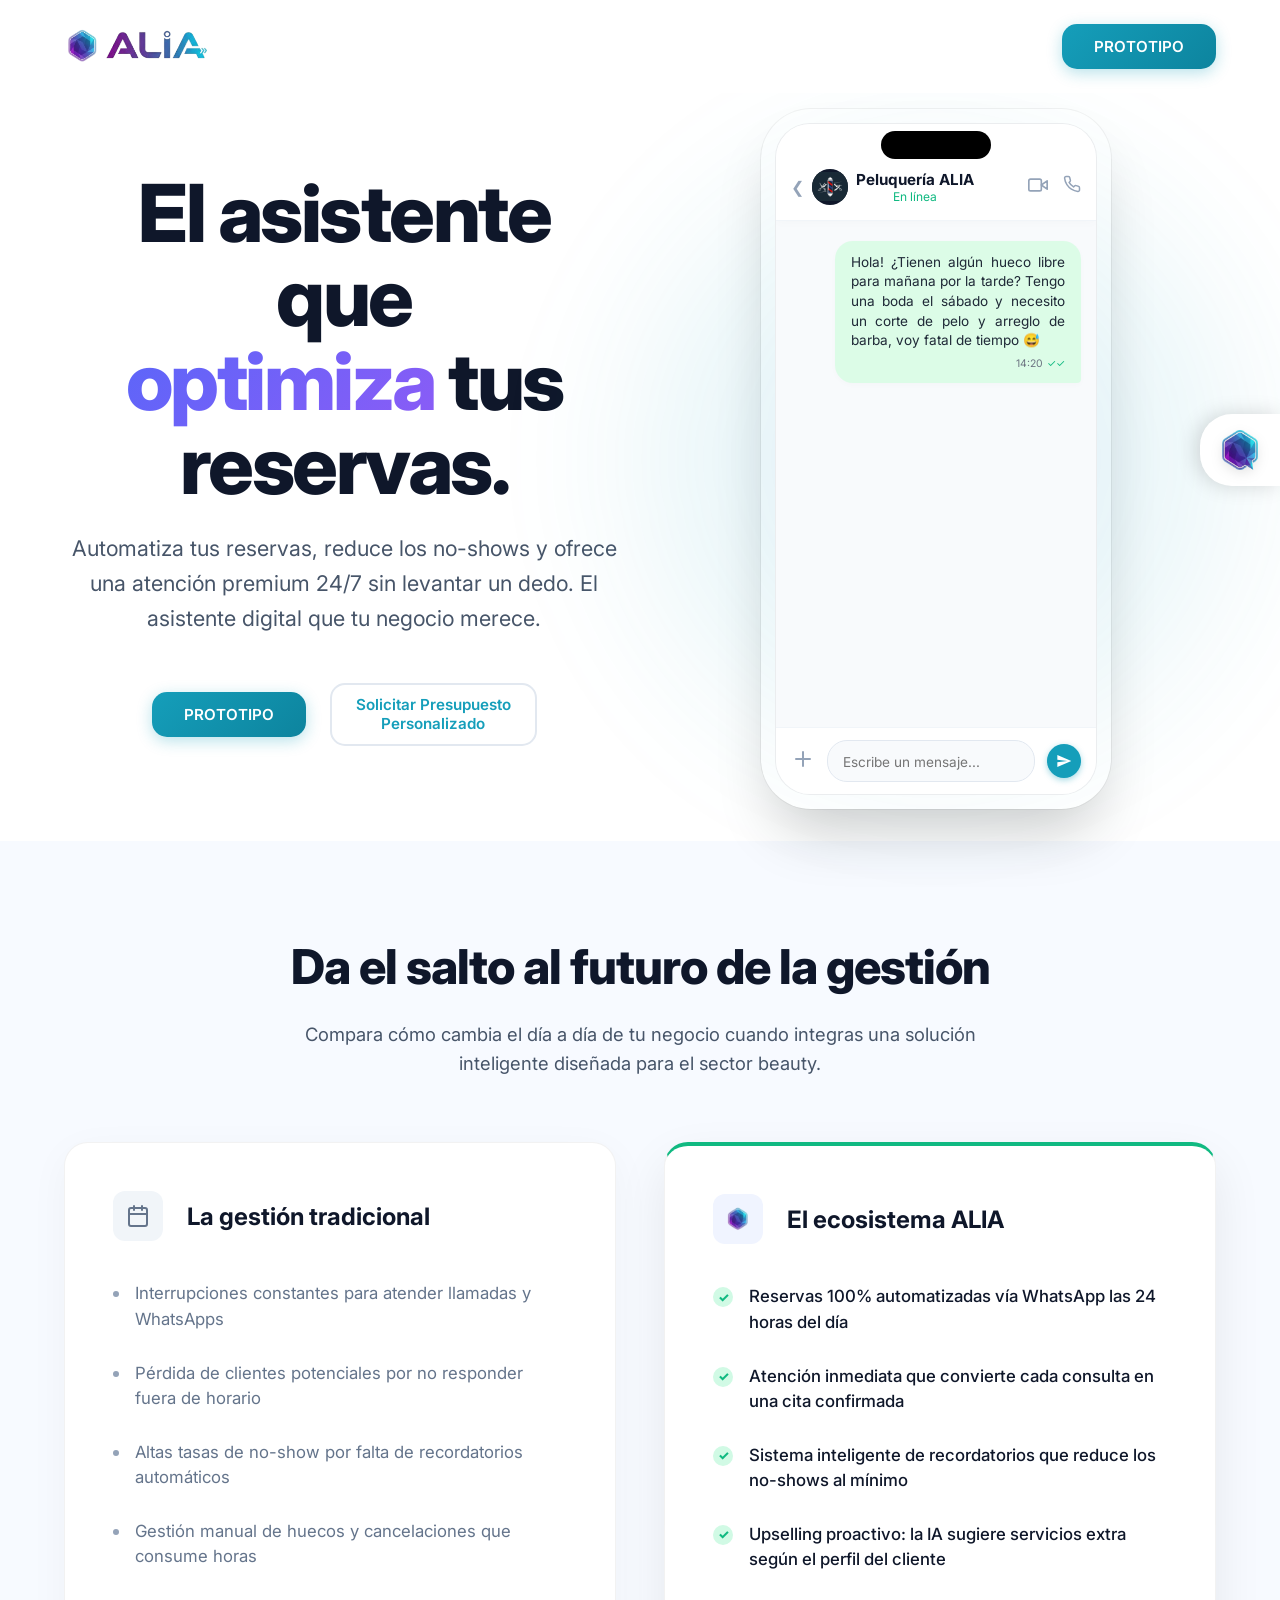
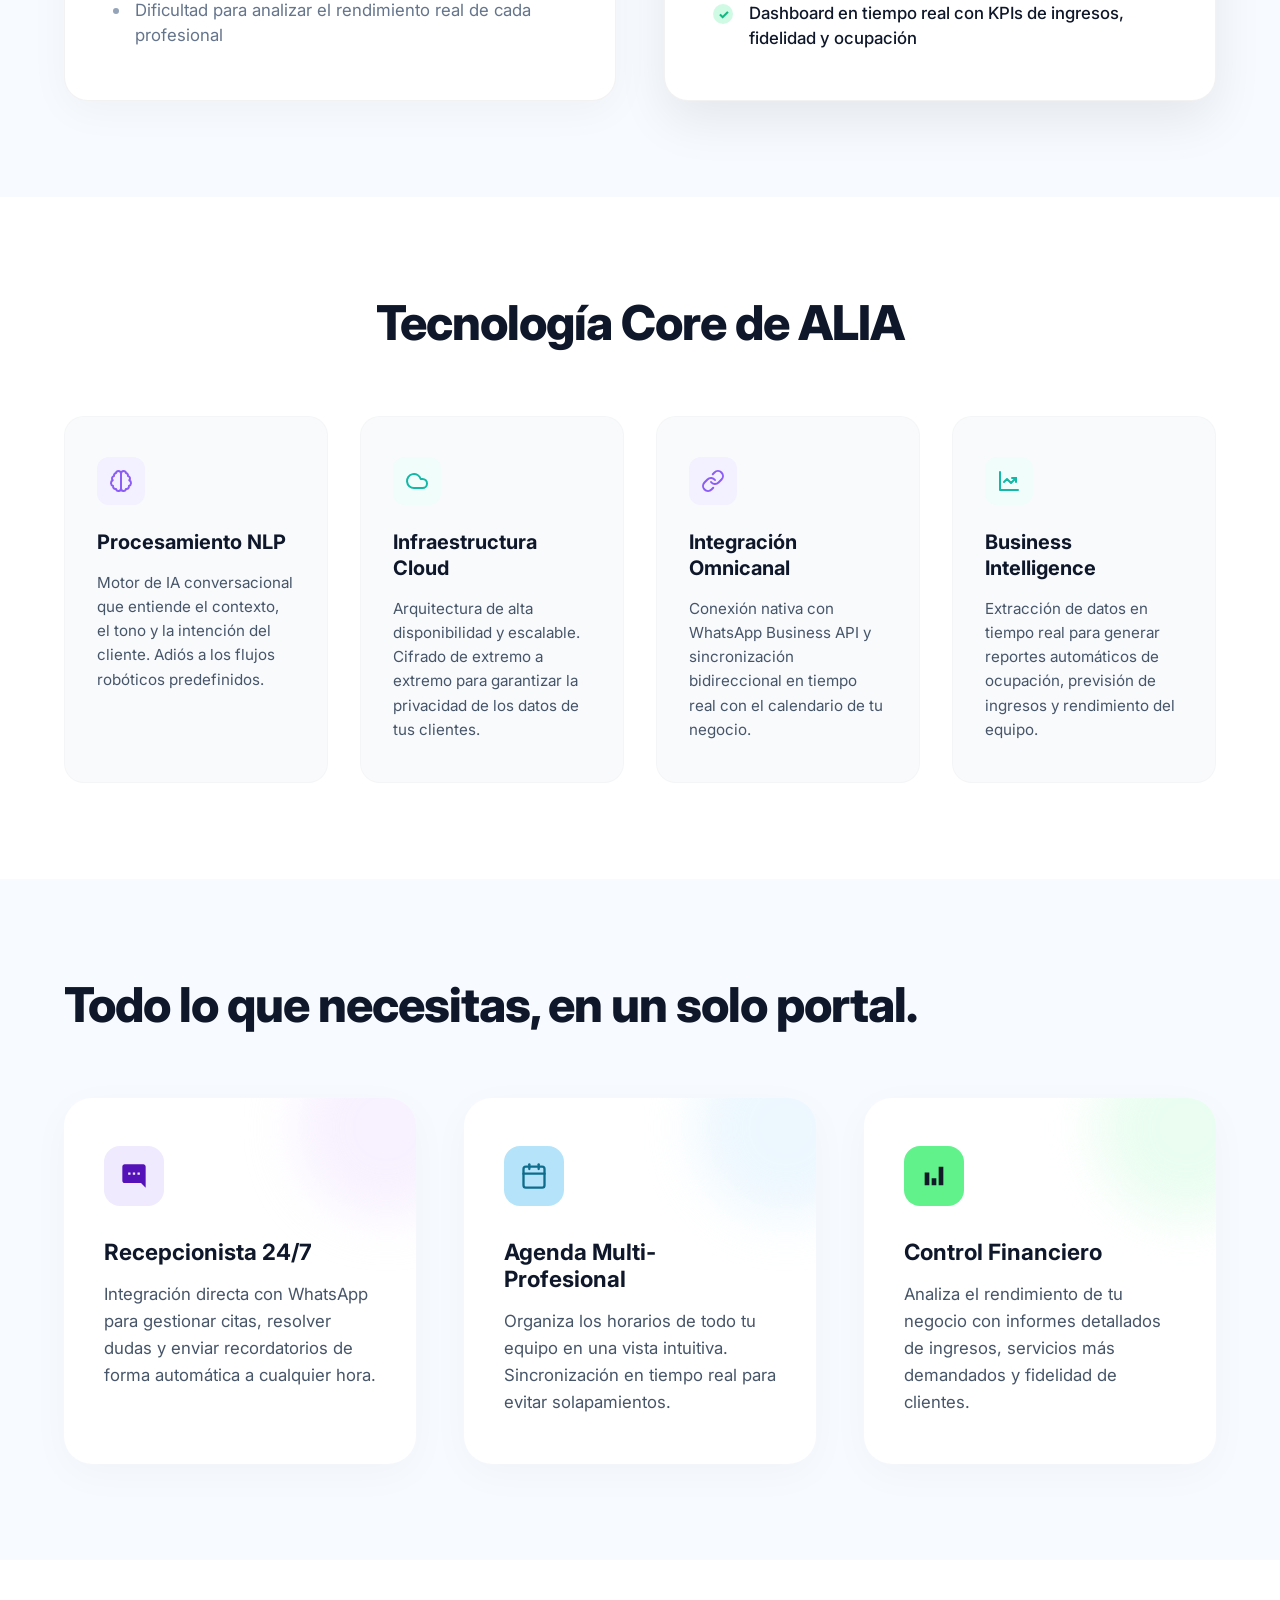
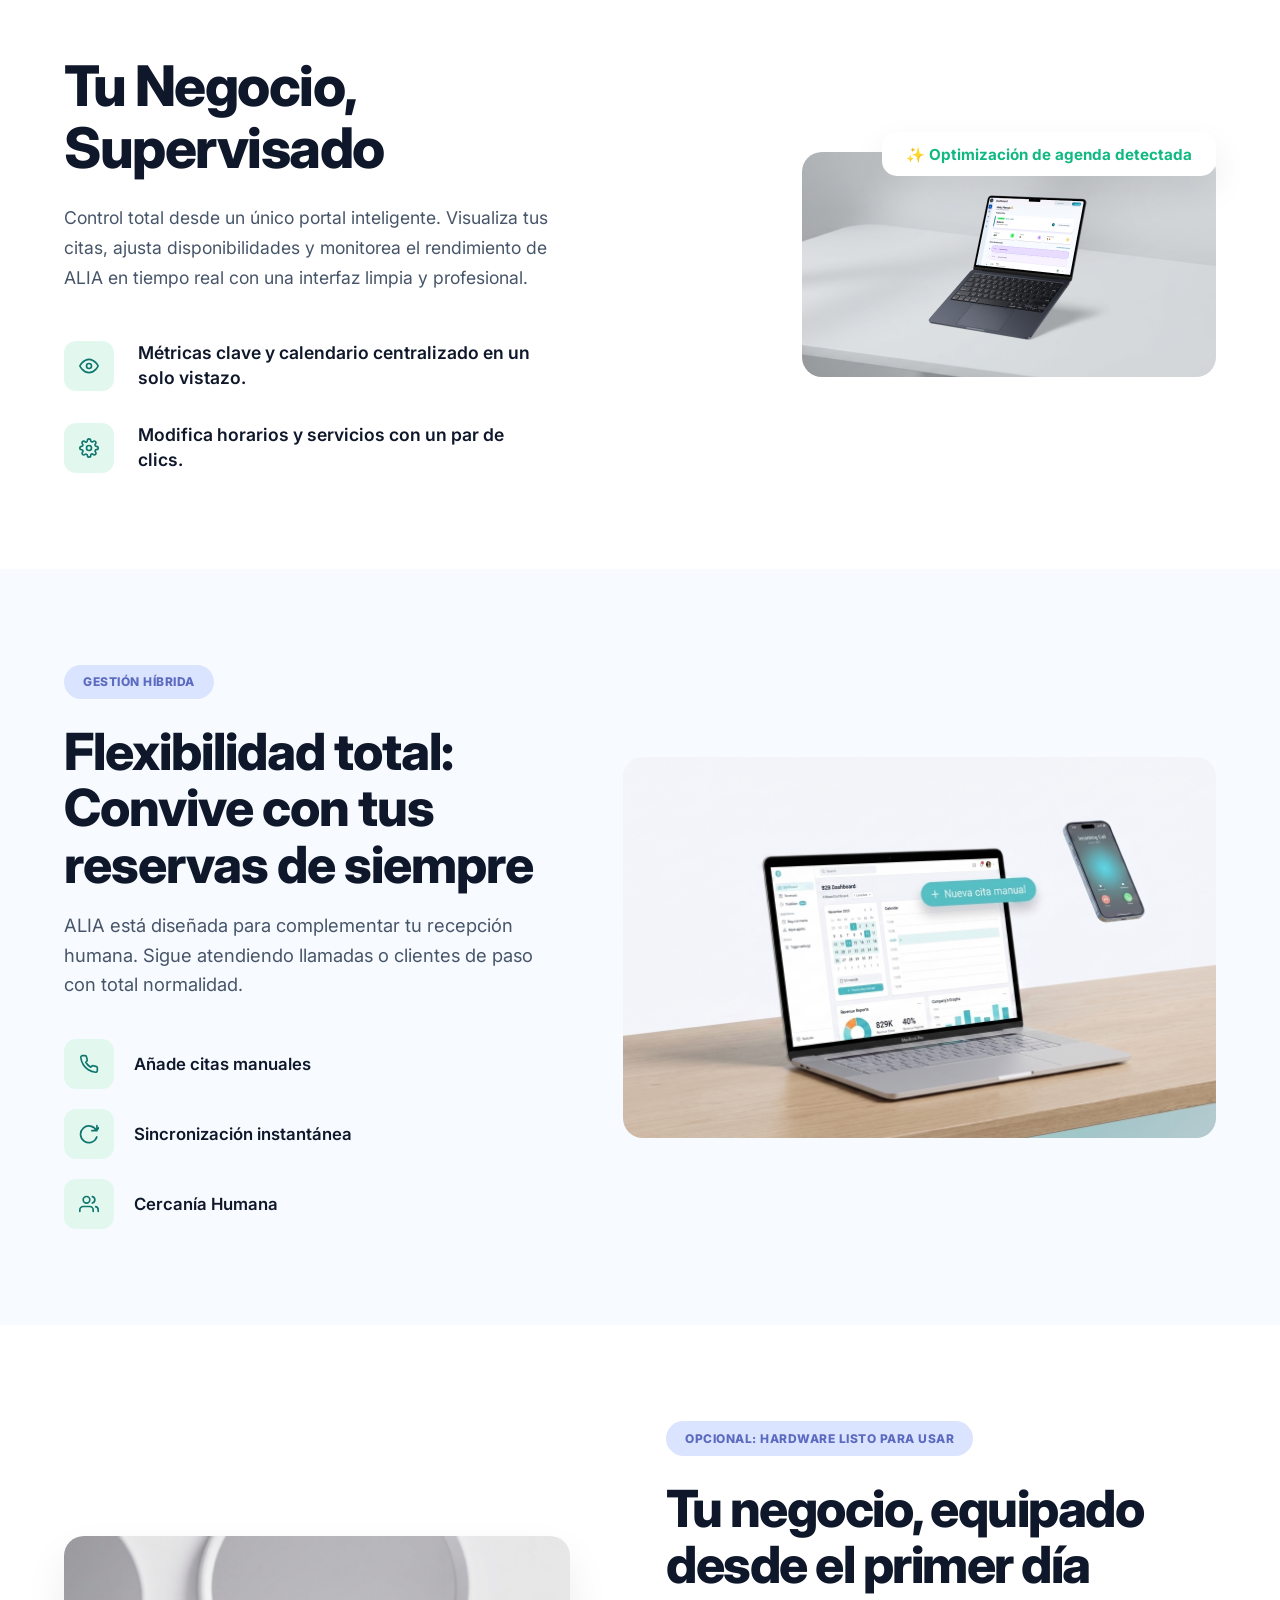
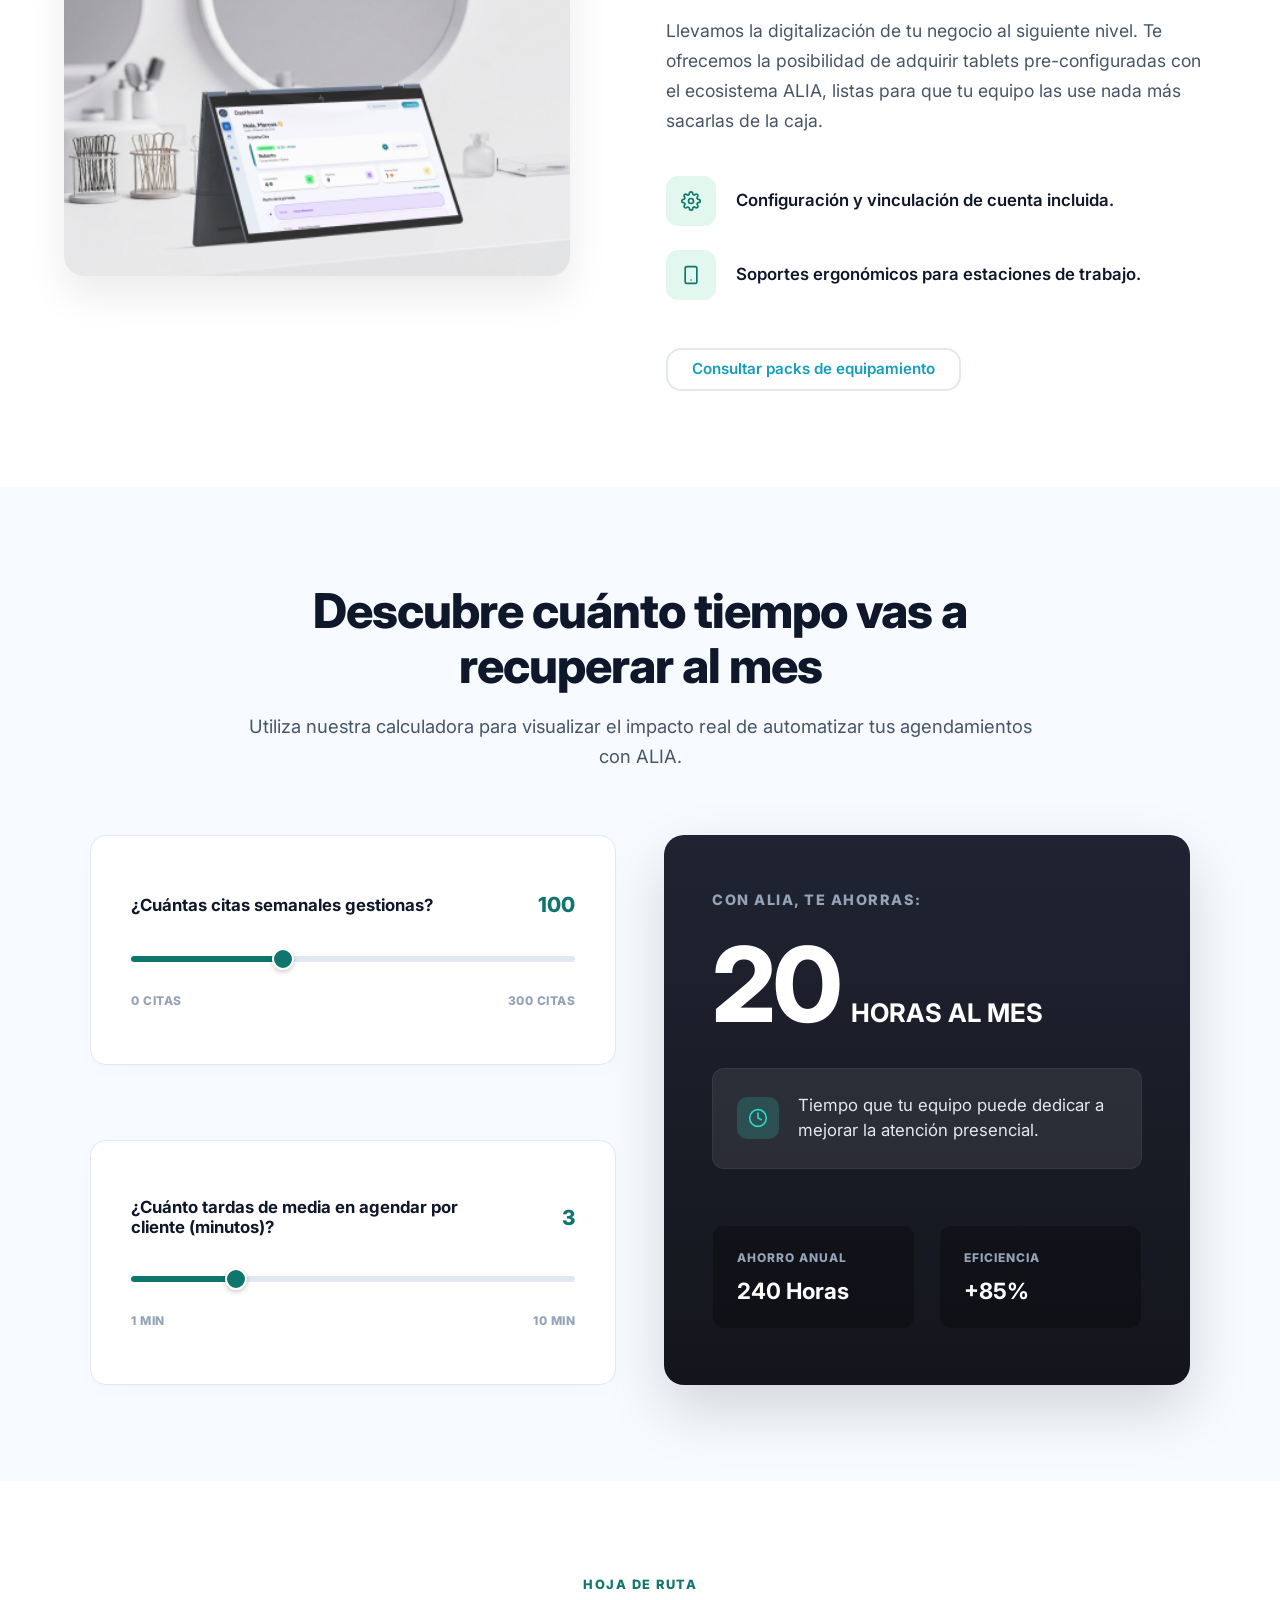
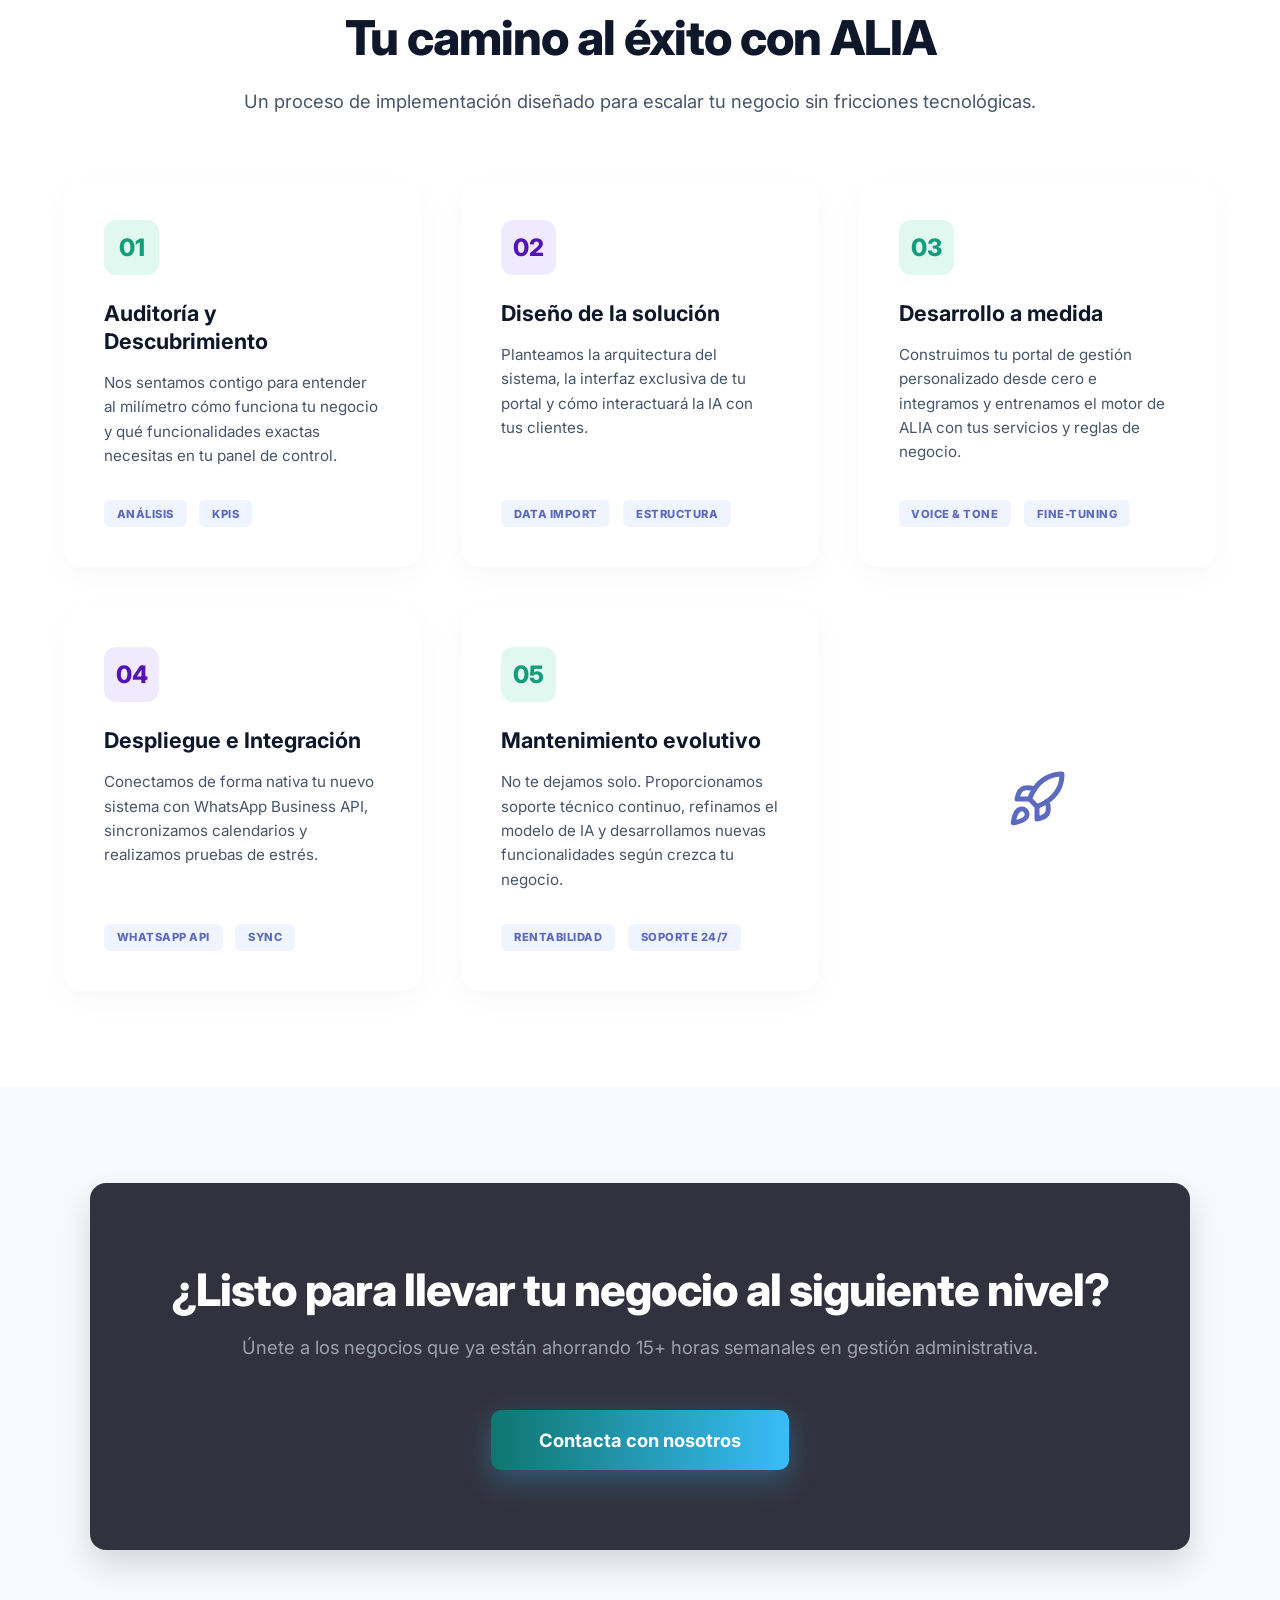
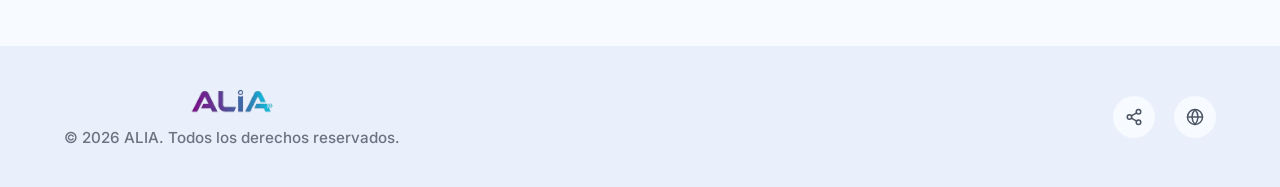
==== commit d30739e1: "Issues fixed" ====
--- a/index.html
+++ b/index.html
@@ -96,15 +96,6 @@
                 window.isWindowLoaded = true;
                 window.checkAndHidePreloader();
             });
-
-            setTimeout(() => {
-                const p = document.getElementById('premium-preloader');
-                if(p && p.style.opacity !== '0') {
-                    p.style.opacity = '0'; p.style.visibility = 'hidden';
-                    document.body.classList.remove('loading');
-                    setTimeout(() => p.remove(), 600);
-                }
-            }, 6000);
         </script>
     </div>
 
@@ -346,7 +337,7 @@
     <section class="hardware">
         <div class="hardware-container">
             <div class="hardware-visual">
-                <img src="Images/PortalTabletImage.png" alt="Tablet ALIA en salón">
+                <img src="Images/PortalTabletImage.png" alt="Tablet ALIA en negocio">
             </div>
 
             <div class="hardware-content">
--- a/CSS/LandingPage/chat.css
+++ b/CSS/LandingPage/chat.css
@@ -122,3 +122,347 @@
     0%, 80%, 100% { transform: scale(0); }
     40% { transform: scale(1); }
 }
+
+/* ── Empty State del chat del prototipo ──────────────────────── */
+.chat-empty-state {
+    display: flex;
+    flex-direction: column;
+    align-items: center;
+    justify-content: center;
+    flex: 1;
+    padding: 24px 20px;
+    text-align: center;
+    animation: fadeInUp 0.4s ease both;
+}
+
+.empty-state-avatar {
+    width: 56px;
+    height: 56px;
+    margin-bottom: 14px;
+    border-radius: 50%;
+    background: rgba(139, 92, 246, 0.12);
+    padding: 8px;
+    box-shadow: 0 0 20px rgba(139, 92, 246, 0.25);
+    animation: pulse-glow 2.5s ease-in-out infinite;
+}
+
+.empty-state-title {
+    font-size: 15px;
+    font-weight: 700;
+    color: #1e293b;
+    margin: 0 0 8px;
+}
+
+.empty-state-subtitle {
+    font-size: 12.5px;
+    color: #64748b;
+    line-height: 1.55;
+    margin: 0;
+    max-width: 210px;
+}
+
+@keyframes fadeInUp {
+    from { opacity: 0; transform: translateY(12px); }
+    to   { opacity: 1; transform: translateY(0); }
+}
+
+@keyframes pulse-glow {
+    0%, 100% { box-shadow: 0 0 12px rgba(139, 92, 246, 0.2); }
+    50%       { box-shadow: 0 0 28px rgba(139, 92, 246, 0.5); }
+}
+
+/* Chat List View */
+.chat-list-view {
+    display: flex;
+    flex-direction: column;
+    height: 100%;
+    background-color: #f8fafc;
+    width: 100%;
+}
+
+.chat-list-header {
+    padding: 45px 20px 15px;
+    background-color: white;
+    border-bottom: 1px solid #f1f5f9;
+}
+
+.chat-list-header h3 {
+    margin: 0;
+    font-size: 1.2rem;
+    color: #0f172a;
+}
+
+.chat-list-items {
+    flex: 1;
+    overflow-y: auto;
+    overflow-x: hidden;
+    padding: 10px 0;
+}
+
+.chat-list-item {
+    display: flex;
+    align-items: center;
+    padding: 15px 20px;
+    border-bottom: 1px solid #f1f5f9;
+    background-color: white;
+    cursor: pointer;
+    transition: background-color 0.2s;
+}
+
+.chat-list-item:hover {
+    background-color: #f8fafc;
+}
+
+.chat-list-item-avatar {
+    width: 45px;
+    height: 45px;
+    border-radius: 50%;
+    background-color: #e2e8f0;
+    display: flex;
+    justify-content: center;
+    align-items: center;
+    margin-right: 15px;
+    color: #64748b;
+    font-weight: bold;
+}
+
+.chat-list-item-info {
+    flex: 1;
+}
+
+.chat-list-item-name {
+    margin: 0 0 5px 0;
+    font-size: 1rem;
+    color: #0f172a;
+    font-weight: 600;
+}
+
+.chat-list-item-preview {
+    margin: 0;
+    font-size: 0.85rem;
+    color: #64748b;
+    white-space: nowrap;
+    overflow: hidden;
+    text-overflow: ellipsis;
+    max-width: 200px;
+}
+
+.chat-list-footer {
+    padding: 20px;
+    background-color: white;
+    border-top: 1px solid #f1f5f9;
+}
+
+.btn-new-chat {
+    width: 100%;
+    padding: 12px;
+    background: linear-gradient(135deg, #159EBA 0%, #5A66F9 100%);
+    color: white;
+    border: none;
+    border-radius: 12px;
+    font-weight: 600;
+    cursor: pointer;
+    transition: opacity 0.2s;
+}
+
+.btn-new-chat:hover {
+    opacity: 0.9;
+}
+
+.chat-detail-view {
+    display: flex;
+    flex-direction: column;
+    height: 100%;
+    width: 100%;
+}
+
+.chat-list-item-avatar {
+    background-color: white;
+    border: 1px solid #f1f5f9;
+    overflow: hidden;
+}
+
+.chat-list-item-avatar img {
+    width: 100%;
+    height: 100%;
+    object-fit: cover;
+}
+
+/* Enhanced Chat List View */
+.chat-list-header-rich {
+    padding: 40px 20px 15px;
+    background: #ffffff;
+    border-bottom: 1px solid #f1f5f9;
+}
+
+.cl-top-bar {
+    display: flex;
+    justify-content: space-between;
+    align-items: center;
+    margin-bottom: 15px;
+}
+
+.cl-top-bar h3 {
+    margin: 0;
+    font-size: 1.4rem;
+    color: #0f172a;
+    font-weight: 700;
+    letter-spacing: -0.5px;
+}
+
+.cl-top-actions {
+    color: #94a3b8;
+    cursor: pointer;
+}
+
+.cl-search-bar {
+    display: flex;
+    align-items: center;
+    background: #f1f5f9;
+    border-radius: 12px;
+    padding: 10px 15px;
+    gap: 10px;
+}
+
+.cl-search-bar svg {
+    color: #94a3b8;
+}
+
+.cl-search-bar input {
+    border: none;
+    background: transparent;
+    outline: none;
+    width: 100%;
+    font-size: 0.95rem;
+    color: #334155;
+}
+
+.cl-search-bar input::placeholder {
+    color: #94a3b8;
+}
+
+.chat-list-items {
+    background: #ffffff;
+}
+
+.cl-item-top {
+    display: flex;
+    justify-content: space-between;
+    align-items: center;
+    margin-bottom: 4px;
+}
+
+.cl-item-time {
+    font-size: 0.75rem;
+    color: #94a3b8;
+}
+
+.cl-item-bottom {
+    display: flex;
+    justify-content: space-between;
+    align-items: center;
+}
+
+.cl-item-badge {
+    background: #159EBA;
+    color: white;
+    font-size: 0.7rem;
+    font-weight: bold;
+    padding: 2px 6px;
+    border-radius: 10px;
+    min-width: 18px;
+    text-align: center;
+}
+
+.chat-list-footer-rich {
+    padding: 15px 20px 25px;
+    background: #ffffff;
+    box-shadow: 0 -4px 20px rgba(0,0,0,0.03);
+    position: relative;
+    z-index: 10;
+}
+
+.btn-new-chat-rich {
+    width: 100%;
+    padding: 14px;
+    background: linear-gradient(135deg, #159EBA 0%, #5A66F9 100%);
+    color: white;
+    border: none;
+    border-radius: 14px;
+    font-weight: 600;
+    font-size: 1rem;
+    cursor: pointer;
+    display: flex;
+    justify-content: center;
+    align-items: center;
+    gap: 8px;
+    box-shadow: 0 4px 15px rgba(21, 158, 186, 0.3);
+    transition: transform 0.2s, box-shadow 0.2s;
+}
+
+.btn-new-chat-rich:hover {
+    transform: translateY(-2px);
+    box-shadow: 0 6px 20px rgba(21, 158, 186, 0.4);
+}
+
+/* Extra aesthetics for chat list */
+.chat-list-view {
+    background: linear-gradient(180deg, #ffffff 0%, #f8fafc 100%);
+}
+
+.cl-filter-chips {
+    display: flex;
+    gap: 10px;
+    margin-top: 15px;
+    overflow-x: auto;
+    padding-bottom: 5px;
+}
+
+.cl-filter-chips::-webkit-scrollbar {
+    display: none;
+}
+
+.cl-chip {
+    padding: 6px 14px;
+    background: #f1f5f9;
+    border-radius: 20px;
+    font-size: 0.8rem;
+    font-weight: 600;
+    color: #64748b;
+    cursor: pointer;
+    white-space: nowrap;
+    transition: all 0.2s;
+}
+
+.cl-chip.active {
+    background: #159EBA;
+    color: white;
+    box-shadow: 0 2px 8px rgba(21, 158, 186, 0.3);
+}
+
+.cl-chip:not(.active):hover {
+    background: #e2e8f0;
+    color: #334155;
+}
+
+.online-dot {
+    position: absolute;
+    bottom: 2px;
+    right: 2px;
+    width: 12px;
+    height: 12px;
+    background-color: #10b981;
+    border: 2px solid white;
+    border-radius: 50%;
+}
+
+.chat-list-item {
+    background: transparent !important;
+    border-bottom: 1px solid rgba(241, 245, 249, 0.8) !important;
+    transition: transform 0.2s, background-color 0.2s;
+}
+
+.chat-list-item:hover {
+    background-color: rgba(255, 255, 255, 0.5) !important;
+    transform: translateX(4px);
+}
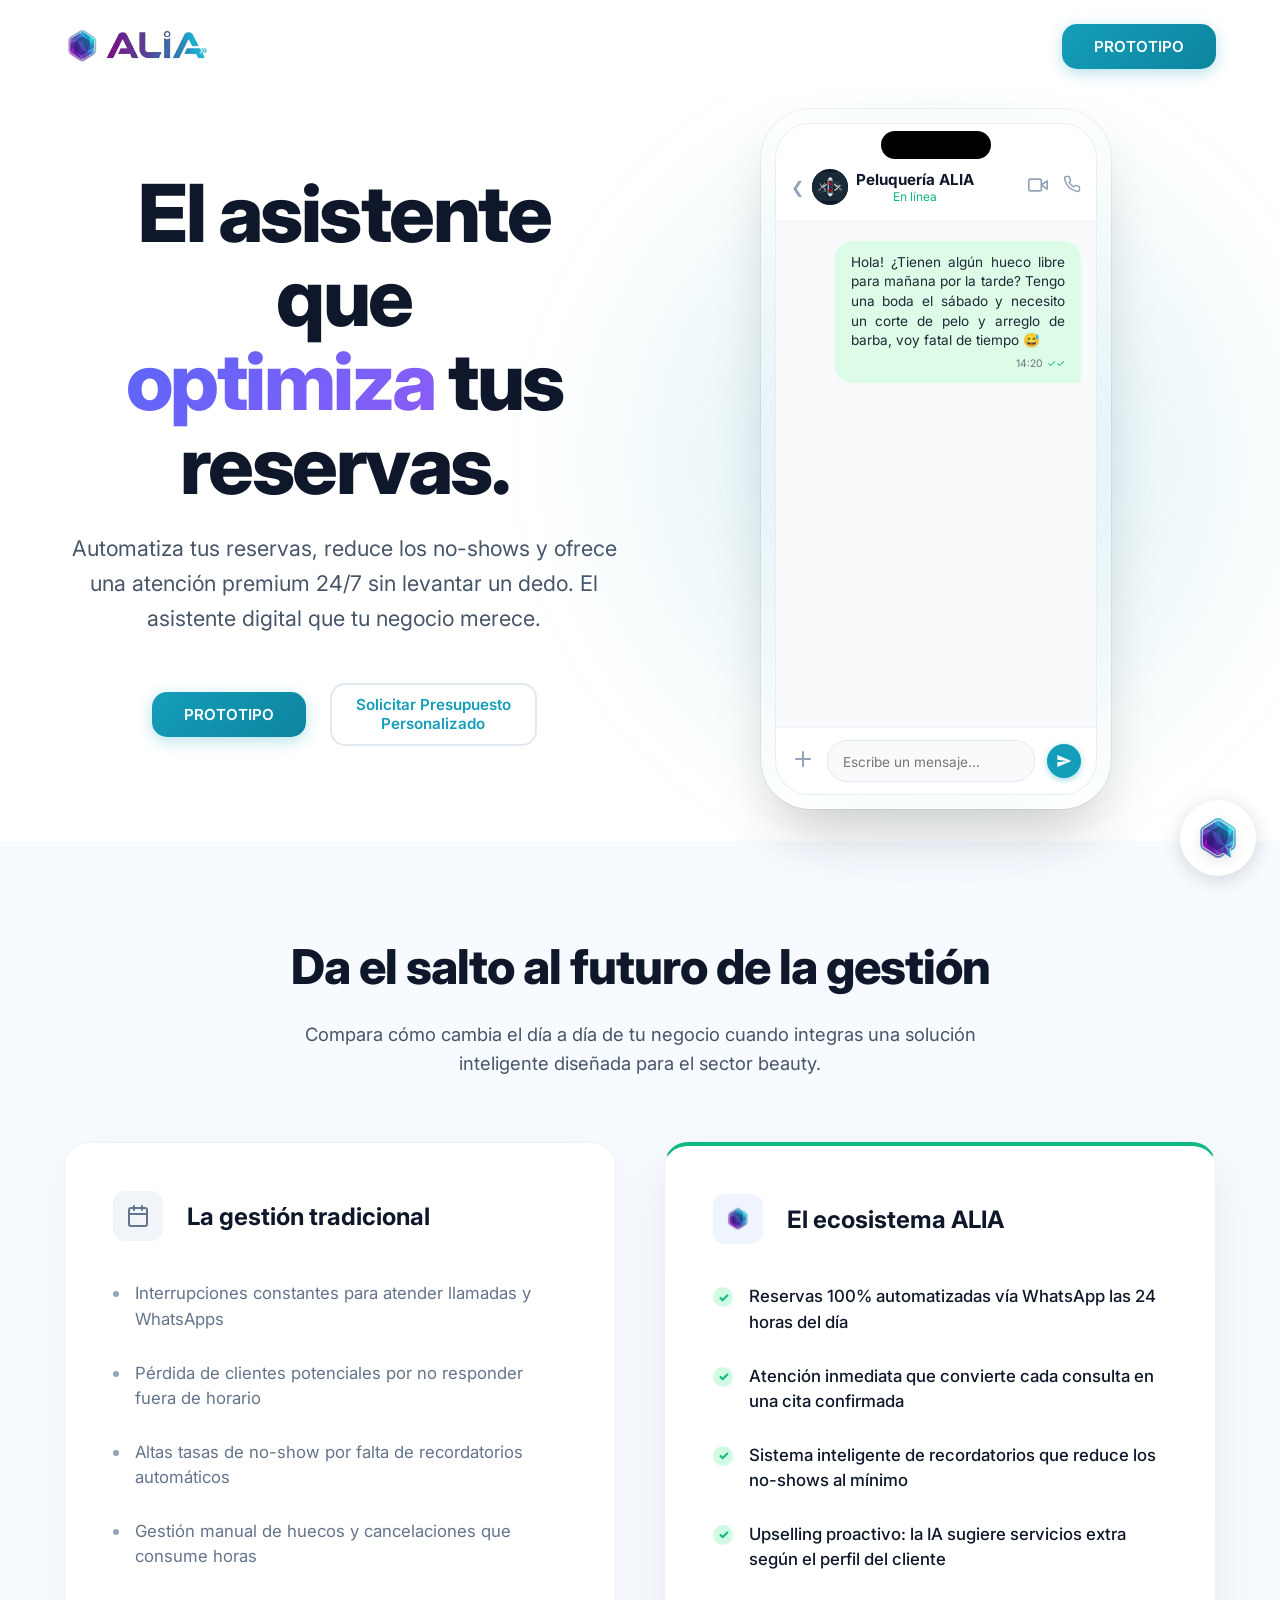
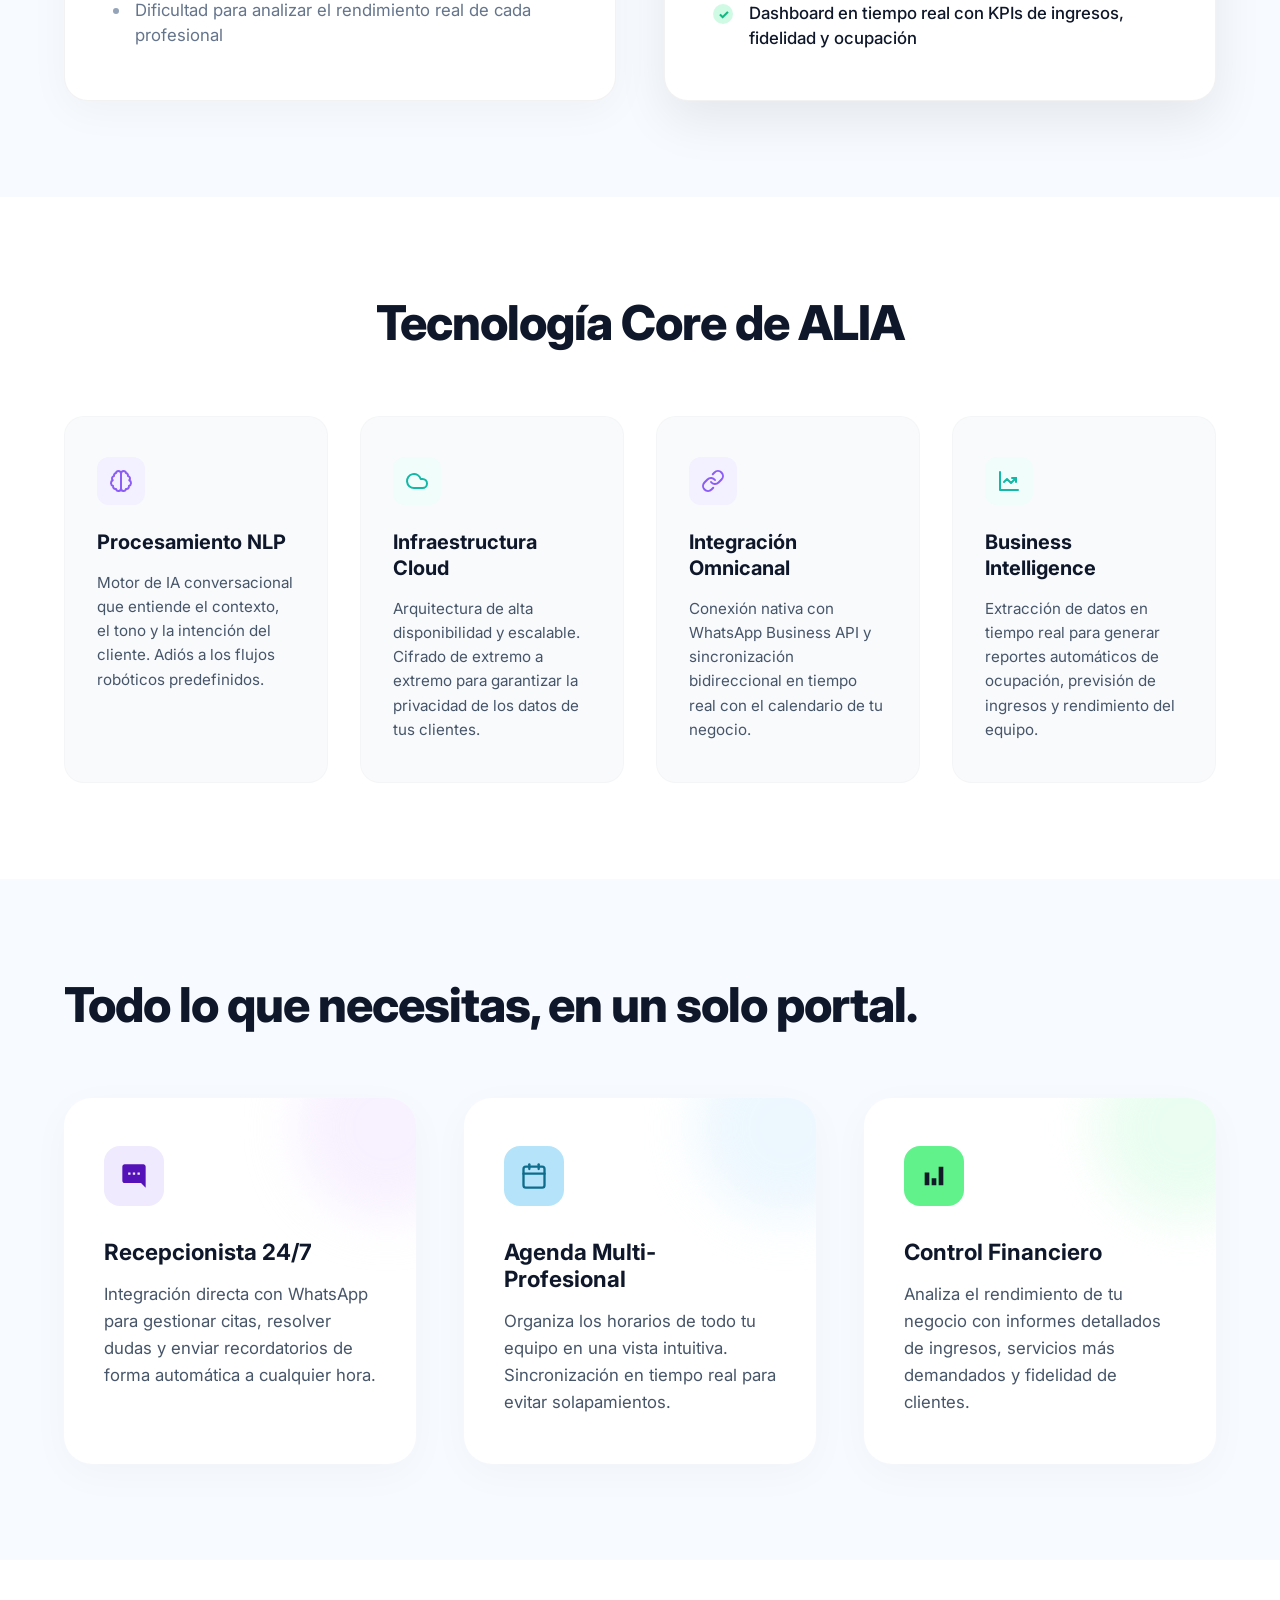
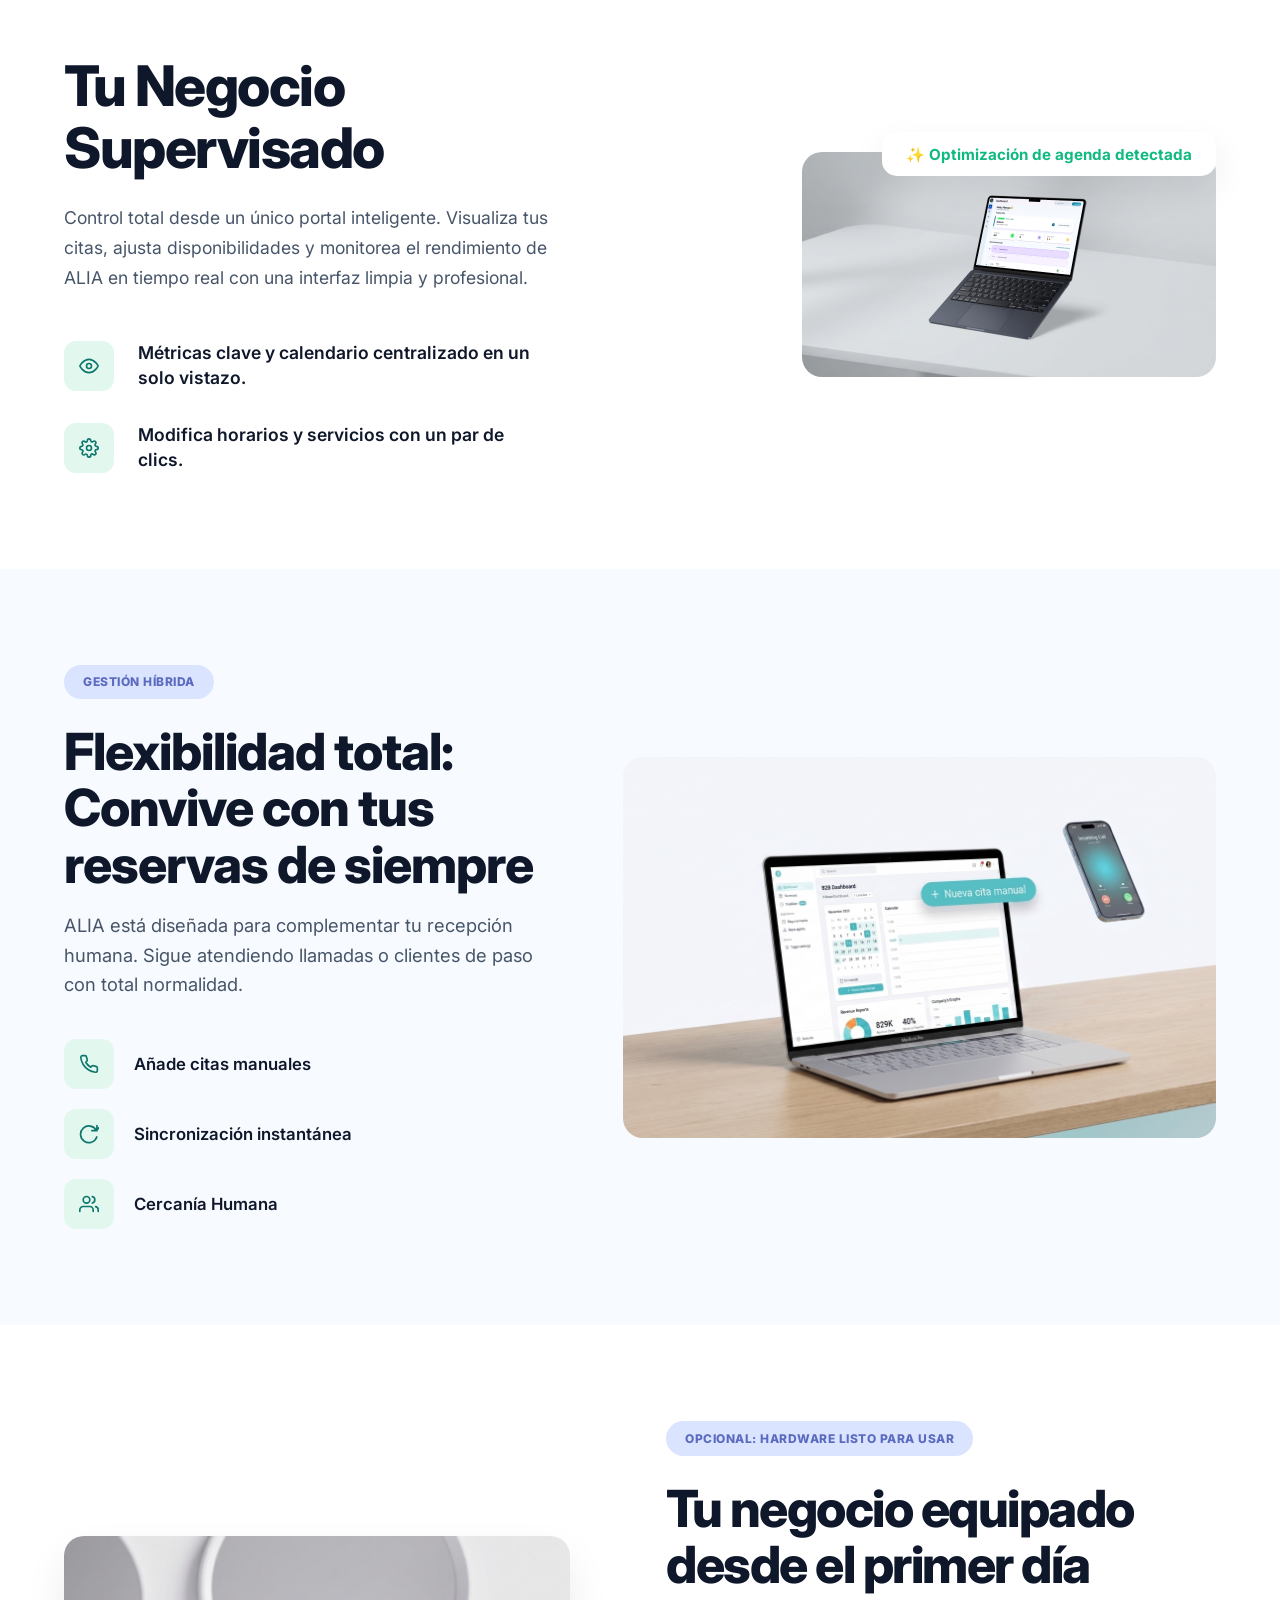
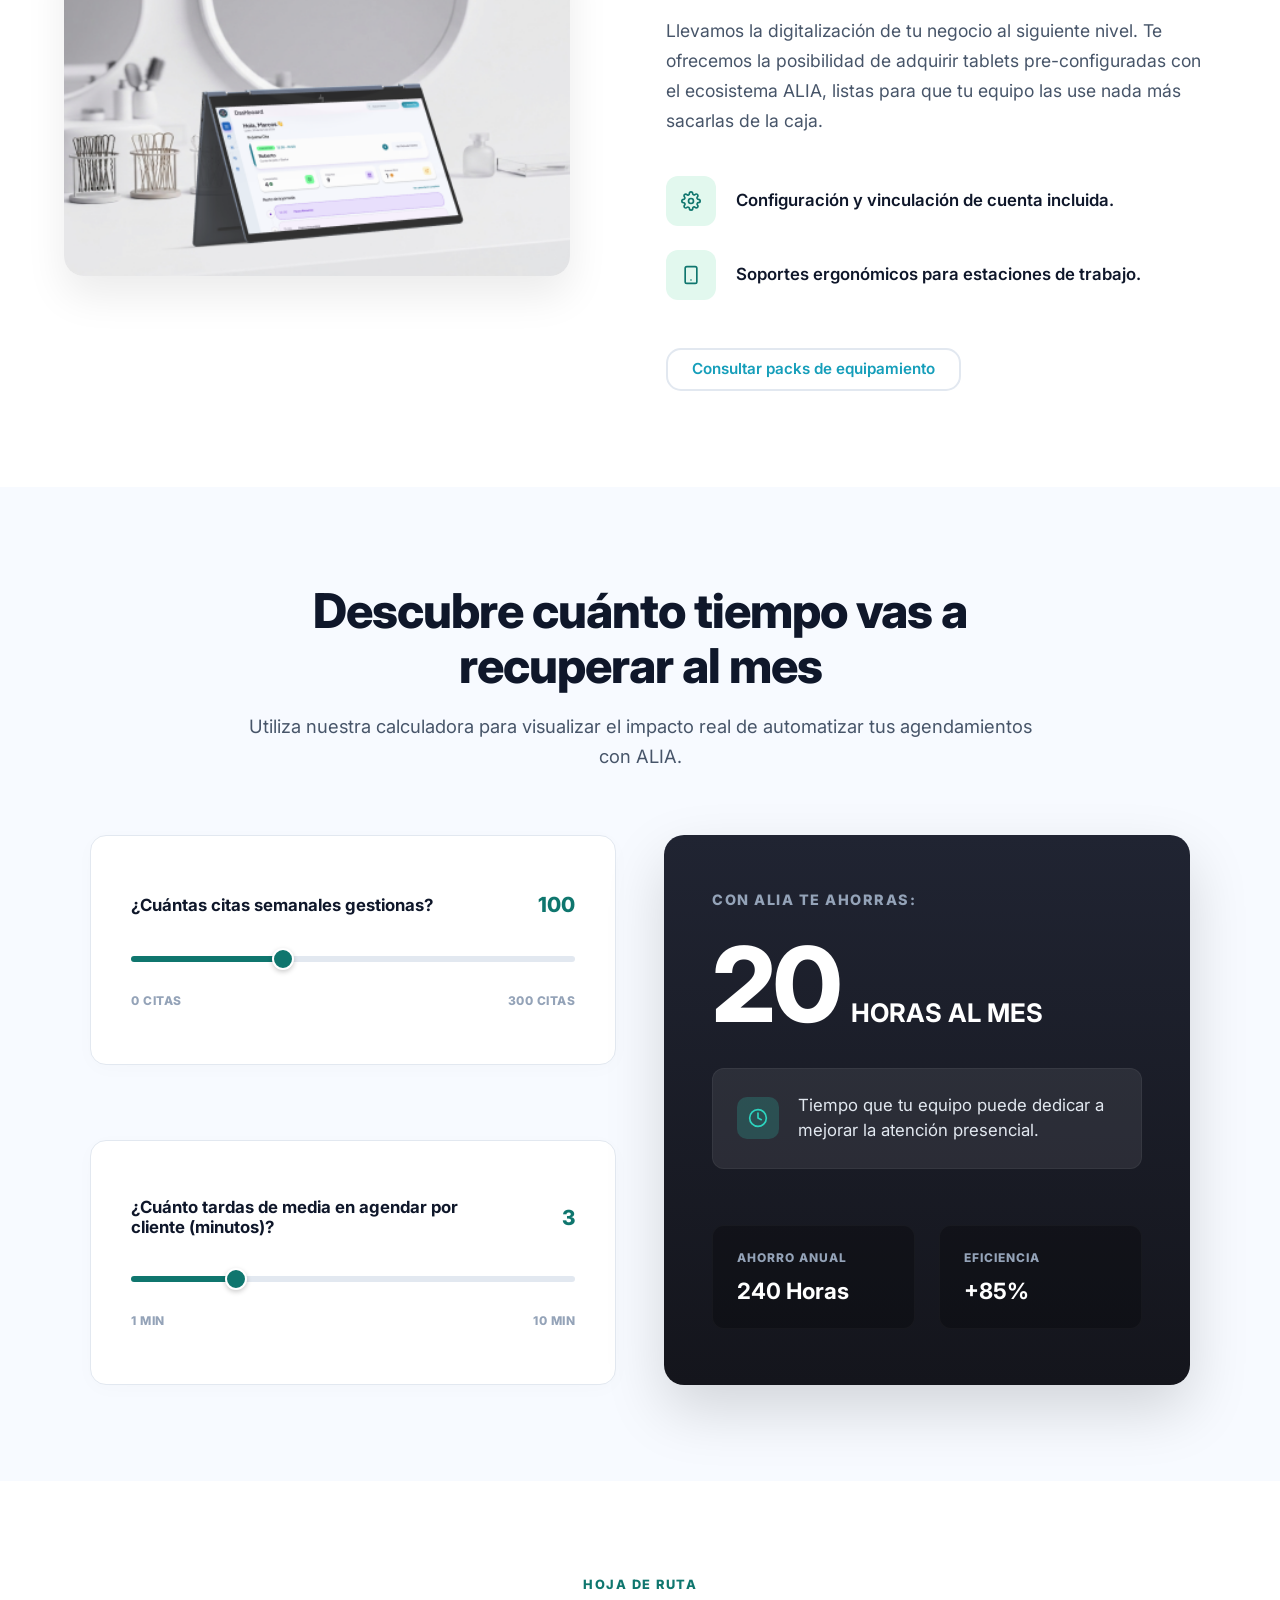
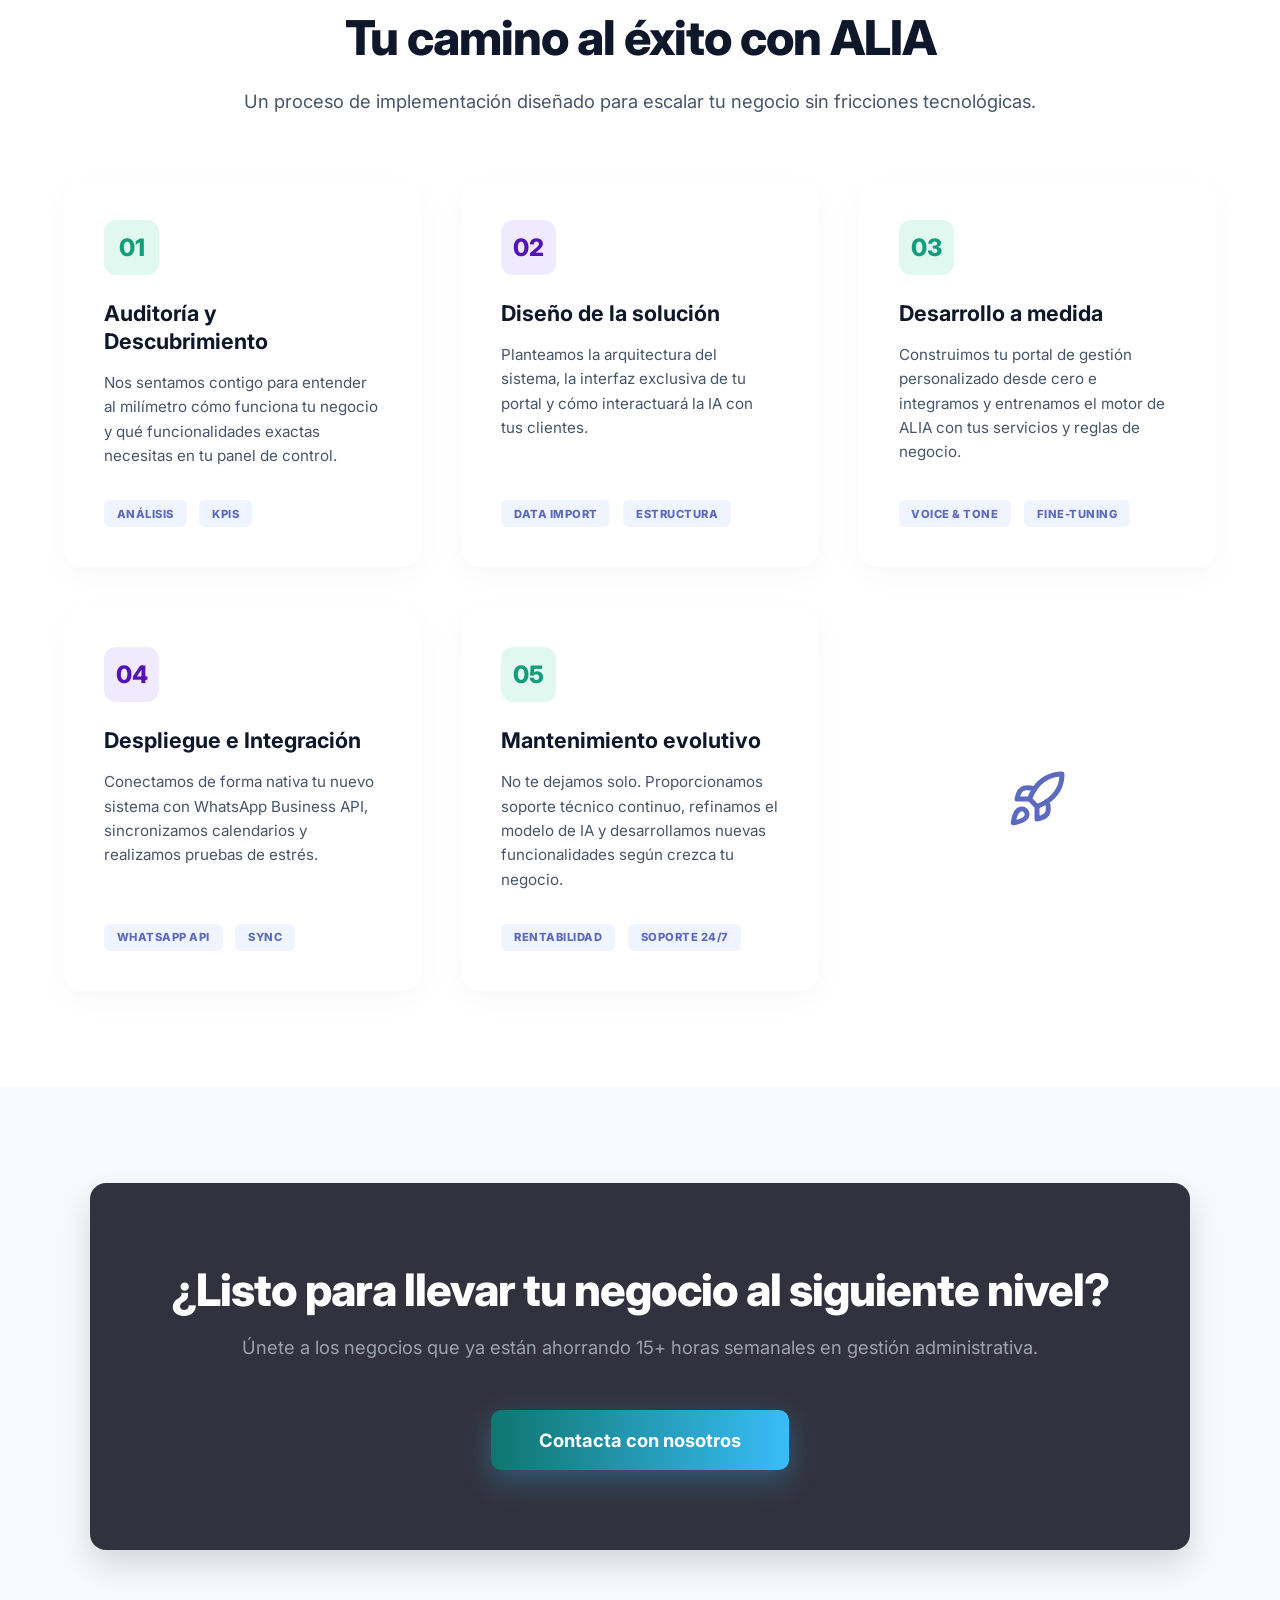
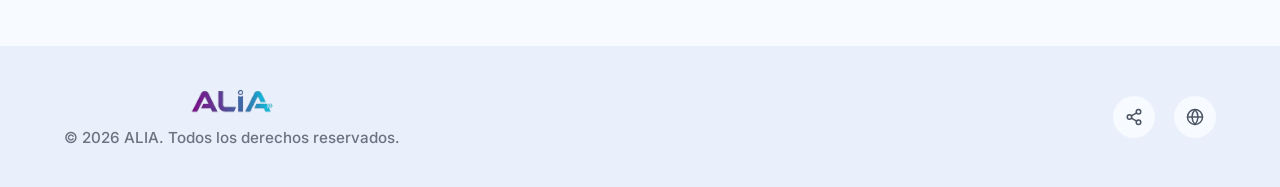
==== commit 2c26929a: "Codigo depurado" ====
--- a/index.html
+++ b/index.html
@@ -32,6 +32,7 @@
     <link rel="stylesheet" href="CSS/LandingPage/footer.css">
     <link rel="stylesheet" href="CSS/LandingPage/ai-chat-button.css">
     <link rel="stylesheet" href="CSS/LandingPage/ai-chat-window.css">
+    <link rel="stylesheet" href="CSS/LandingPage/preloader.css">
 
     <!-- Responsive CSS (Modulos) -->
     <link rel="stylesheet" href="CSS/Responsive/LandingPage/header-responsive.css">
@@ -52,51 +53,15 @@
 
 <body>
     <!-- Premium Preloader -->
-    <div id="premium-preloader" style="position: fixed; top: 0; left: 0; width: 100%; height: 100%; background: #ffffff; z-index: 9999999; display: flex; flex-direction: column; align-items: center; justify-content: center; transition: opacity 0.6s cubic-bezier(0.16, 1, 0.3, 1), visibility 0.6s;">
-        <div style="position: relative; display: flex; flex-direction: column; align-items: center;">
-            <img src="Images/Logos/LogoHexagonoAlia-SinFondo.png" alt="ALIA Loading" style="width: 80px; height: 80px; animation: pulseLogo 2s infinite ease-in-out; filter: drop-shadow(0 10px 15px rgba(21, 158, 186, 0.2));">
-            <div style="margin-top: 24px; display: flex; align-items: center; gap: 8px;">
-                <span style="display: inline-block; width: 6px; height: 6px; background: #159EBA; border-radius: 50%; animation: bounceDot 1.4s infinite ease-in-out both;"></span>
-                <span style="display: inline-block; width: 6px; height: 6px; background: #159EBA; border-radius: 50%; animation: bounceDot 1.4s infinite ease-in-out both; animation-delay: 0.16s;"></span>
-                <span style="display: inline-block; width: 6px; height: 6px; background: #159EBA; border-radius: 50%; animation: bounceDot 1.4s infinite ease-in-out both; animation-delay: 0.32s;"></span>
-            </div>
-        </div>
-        <style>
-            @keyframes pulseLogo {
-                0% { transform: scale(0.95); opacity: 0.8; }
-                50% { transform: scale(1.05); opacity: 1; }
-                100% { transform: scale(0.95); opacity: 0.8; }
-            }
-            @keyframes bounceDot {
-                0%, 80%, 100% { transform: scale(0); opacity: 0.3; }
-                40% { transform: scale(1); opacity: 1; }
-            }
-            body.loading { overflow: hidden; }
-        </style>
-        <script>
-            document.body.classList.add('loading');
-            window.isWindowLoaded = false;
-            window.isContentLoaded = false;
-
-            window.checkAndHidePreloader = function() {
-                if (window.isWindowLoaded && window.isContentLoaded) {
-                    const preloader = document.getElementById('premium-preloader');
-                    if (preloader) {
-                        setTimeout(() => {
-                            preloader.style.opacity = '0';
-                            preloader.style.visibility = 'hidden';
-                            document.body.classList.remove('loading');
-                            setTimeout(() => preloader.remove(), 600);
-                        }, 300);
-                    }
-                }
-            };
-
-            window.addEventListener('load', function() {
-                window.isWindowLoaded = true;
-                window.checkAndHidePreloader();
-            });
-        </script>
+    <div id="premium-preloader">
+        <div class="preloader-content">
+            <img src="Images/Logos/LogoHexagonoAlia-SinFondo.png" alt="ALIA Loading" class="preloader-logo">
+            <div class="preloader-dots">
+                <span class="preloader-dot"></span>
+                <span class="preloader-dot"></span>
+                <span class="preloader-dot"></span>
+            </div>
+        </div>
     </div>
 
     <!-- AI Chat Toggle Button -->
@@ -317,7 +282,7 @@
             <!-- Text Content -->
             <div class="hybrid-content">
                 <!-- Tag, heading y descripción inyectados desde content.json -->
-                <div class="tag" id="hybrid-tag" style="margin-bottom: 1.5rem; display: inline-block;"></div>
+                <div class="tag tag-margin-bottom" id="hybrid-tag"></div>
                 <h2 id="hybrid-heading"></h2>
                 <p class="hybrid-desc" id="hybrid-description"></p>
                 <!-- Features inyectadas desde content.json -->
@@ -367,7 +332,7 @@
                     <div class="calc-row-header">
                         <!-- Pregunta inyectada desde content.json -->
                         <span class="calc-question" id="calc-question-citas"></span>
-                        <span class="calc-value" id="val-citas">100</span>
+                        <span class="calc-value" id="val-citas"></span>
                     </div>
                     <input type="range" id="slider-citas" min="0" max="300" value="100" step="5">
                     <div class="calc-labels">
@@ -380,7 +345,7 @@
                     <div class="calc-row-header">
                         <!-- Pregunta inyectada desde content.json -->
                         <span class="calc-question" id="calc-question-minutos"></span>
-                        <span class="calc-value" id="val-minutos">3</span>
+                        <span class="calc-value" id="val-minutos"></span>
                     </div>
                     <input type="range" id="slider-minutos" min="1" max="10" value="3" step="1">
                     <div class="calc-labels">
@@ -396,7 +361,7 @@
                     <!-- Labels inyectados desde content.json -->
                     <div class="result-label" id="calc-savings-label"></div>
                     <div class="result-main">
-                        <span class="result-number" id="res-mensual">20</span>
+                        <span class="result-number" id="res-mensual"></span>
                         <span class="result-unit" id="calc-savings-unit"></span>
                     </div>
 
@@ -417,7 +382,7 @@
                     <div class="stat-card">
                         <!-- Labels inyectados desde content.json -->
                         <div class="stat-label" id="calc-annual-label"></div>
-                        <div class="stat-value" id="res-anual">240 Horas</div>
+                        <div class="stat-value" id="res-anual"></div>
                     </div>
                     <div class="stat-card">
                         <div class="stat-label" id="calc-efficiency-label"></div>
@@ -486,6 +451,7 @@
 
     <!-- App Logic (Modules) -->
     <!-- content-loader.js debe cargarse antes que calculator.js y ai-chat.js -->
+    <script src="JS/preloader.js"></script>
     <script src="JS/content-loader.js"></script>
     <script type="module" src="JS/Hero/init.js"></script>
     <script src="JS/calculator.js"></script>
--- a/CSS/LandingPage/hybrid.css
+++ b/CSS/LandingPage/hybrid.css
@@ -93,4 +93,9 @@
     display: block;
     border-radius: 20px;
     margin-left: auto;
+}
+
+.tag-margin-bottom {
+    margin-bottom: 1.5rem;
+    display: inline-block;
 }
--- a/CSS/LandingPage/ai-chat-button.css
+++ b/CSS/LandingPage/ai-chat-button.css
@@ -1,14 +1,13 @@
 .ai-chat-toggle {
     position: fixed;
-    top: 50%;
-    right: 0;
-    transform: translateY(-50%);
+    bottom: 24px;
+    right: 24px;
     background-color: #ffffff;
     border: none;
-    /* Redondear esquina superior izquierda e inferior izquierda */
-    border-radius: 32px 0 0 32px;
-    padding: 12px 16px 12px 16px;
-    box-shadow: -4px 0 20px rgba(0, 0, 0, 0.15);
+    /* Botón circular flotante */
+    border-radius: 50%;
+    padding: 14px;
+    box-shadow: 0 4px 20px rgba(0, 0, 0, 0.15);
     cursor: pointer;
     z-index: 9999;
     display: flex;
@@ -18,12 +17,12 @@
 }
 
 .ai-chat-toggle:hover {
-    transform: translateY(-50%) translateX(-8px);
-    box-shadow: -8px 0 25px rgba(0, 0, 0, 0.2);
+    transform: scale(1.1);
+    box-shadow: 0 8px 25px rgba(0, 0, 0, 0.2);
 }
 
 .ai-chat-toggle:active {
-    transform: translateY(-50%) translateX(0px) scale(0.95);
+    transform: scale(0.95);
 }
 
 .ai-chat-toggle-icon {
@@ -59,8 +58,10 @@
 /* Responsiveness */
 @media (max-width: 768px) {
     .ai-chat-toggle {
-        padding: 8px 12px 8px 12px;
-        border-radius: 24px 0 0 24px;
+        bottom: 20px;
+        right: 20px;
+        padding: 12px;
+        border-radius: 50%;
     }
     .ai-chat-toggle-icon {
         width: 36px;
--- a/CSS/LandingPage/preloader.css
+++ b/CSS/LandingPage/preloader.css
@@ -0,0 +1,67 @@
+#premium-preloader {
+    position: fixed;
+    top: 0;
+    left: 0;
+    width: 100%;
+    height: 100%;
+    background: #ffffff;
+    z-index: 9999999;
+    display: flex;
+    flex-direction: column;
+    align-items: center;
+    justify-content: center;
+    transition: opacity 0.6s cubic-bezier(0.16, 1, 0.3, 1), visibility 0.6s;
+}
+
+.preloader-content {
+    position: relative;
+    display: flex;
+    flex-direction: column;
+    align-items: center;
+}
+
+.preloader-logo {
+    width: 80px;
+    height: 80px;
+    animation: pulseLogo 2s infinite ease-in-out;
+    filter: drop-shadow(0 10px 15px rgba(21, 158, 186, 0.2));
+}
+
+.preloader-dots {
+    margin-top: 24px;
+    display: flex;
+    align-items: center;
+    gap: 8px;
+}
+
+.preloader-dot {
+    display: inline-block;
+    width: 6px;
+    height: 6px;
+    background: #159EBA;
+    border-radius: 50%;
+    animation: bounceDot 1.4s infinite ease-in-out both;
+}
+
+.preloader-dot:nth-child(2) {
+    animation-delay: 0.16s;
+}
+
+.preloader-dot:nth-child(3) {
+    animation-delay: 0.32s;
+}
+
+@keyframes pulseLogo {
+    0% { transform: scale(0.95); opacity: 0.8; }
+    50% { transform: scale(1.05); opacity: 1; }
+    100% { transform: scale(0.95); opacity: 0.8; }
+}
+
+@keyframes bounceDot {
+    0%, 80%, 100% { transform: scale(0); opacity: 0.3; }
+    40% { transform: scale(1); opacity: 1; }
+}
+
+body.loading {
+    overflow: hidden;
+}
--- a/CSS/Responsive/LandingPage/ai-chat-window-responsive.css
+++ b/CSS/Responsive/LandingPage/ai-chat-window-responsive.css
@@ -13,21 +13,22 @@
 
 @media (max-width: 480px) {
     .ai-chat-window {
-        width: 100%;
-        height: 100vh;
-        max-height: 100vh;
+        width: 90%;
+        height: 85dvh;
+        max-height: 85dvh;
         right: -100%;
-        top: 0;
-        transform: none;
-        border-radius: 0;
+        top: 50%;
+        transform: translateY(-50%);
+        border-radius: 20px;
+        box-shadow: 0 10px 40px rgba(0, 0, 0, 0.2);
     }
     
     .ai-chat-window.active {
-        right: 0;
+        right: 5%;
     }
     
     .ai-chat-footer {
-        border-radius: 0;
+        border-radius: 0 0 20px 20px;
     }
     
     /* Para que el input no se oculte tras el teclado del movil */
